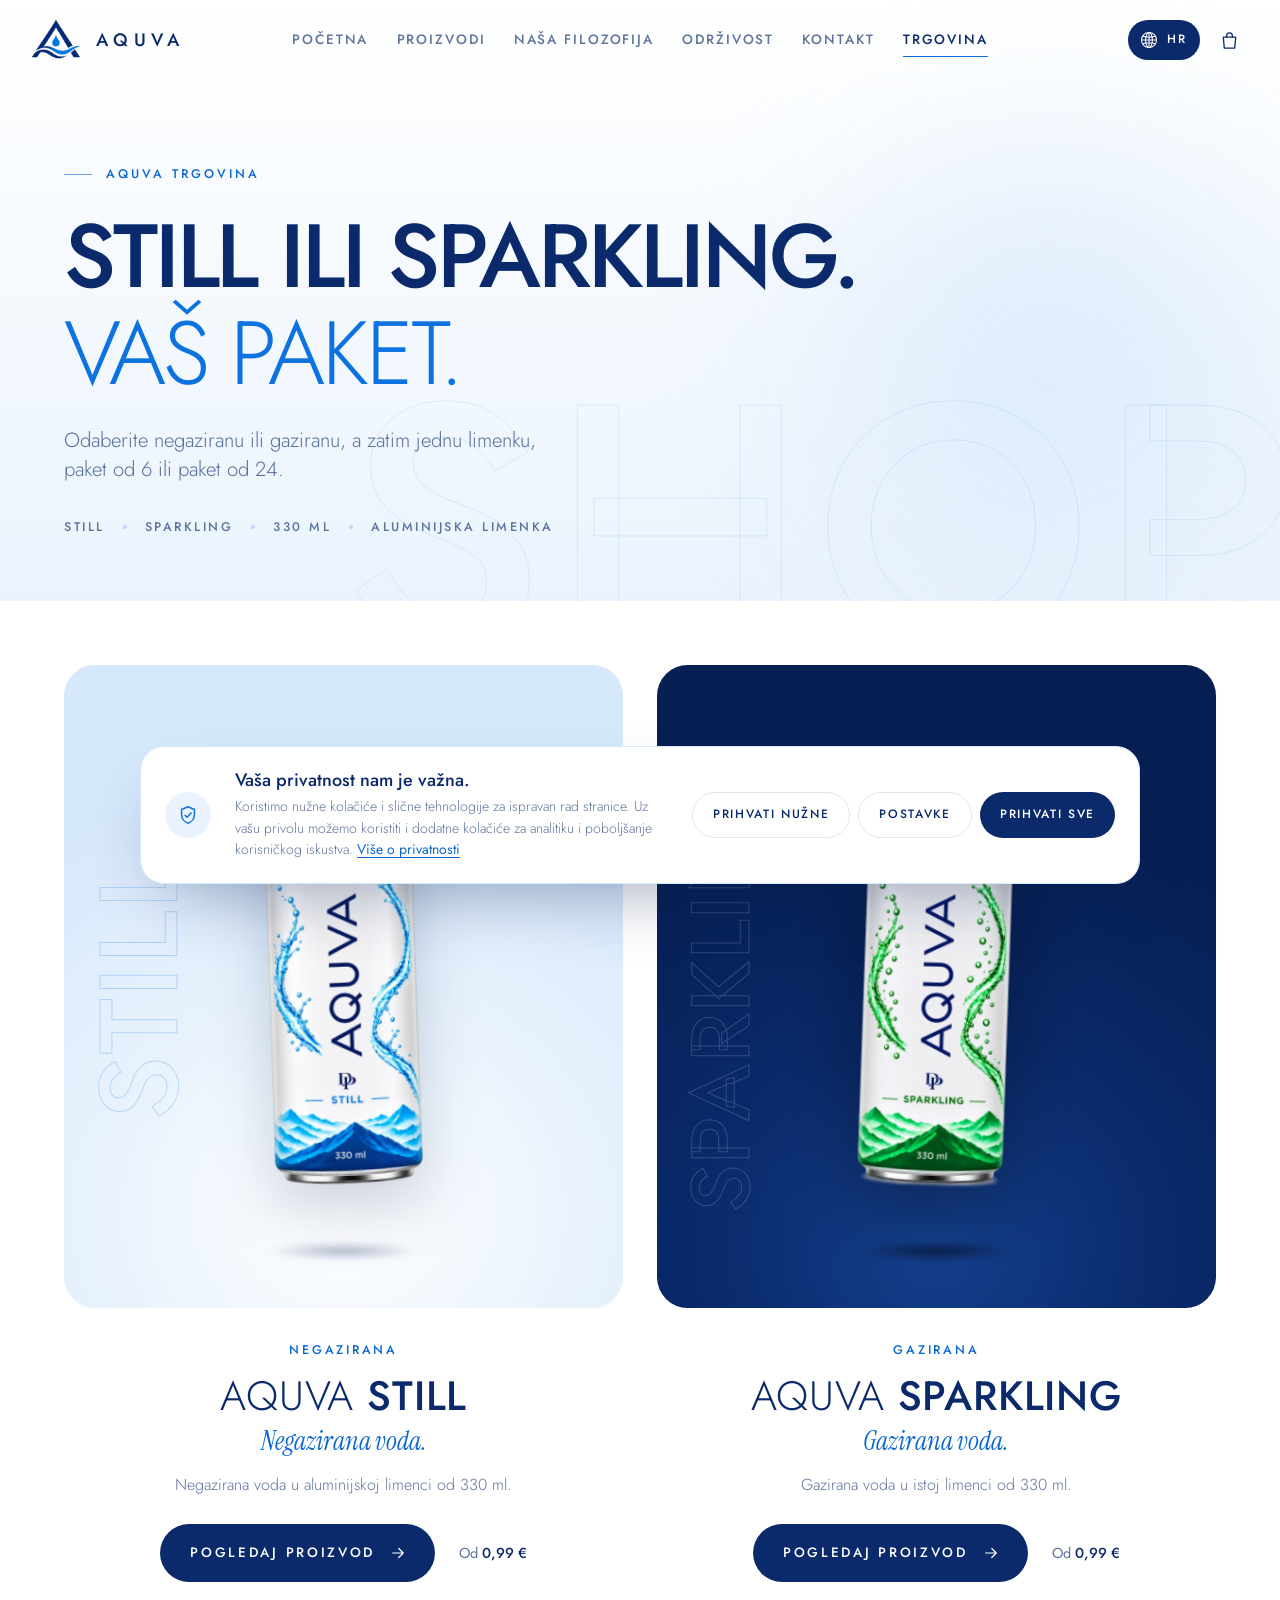
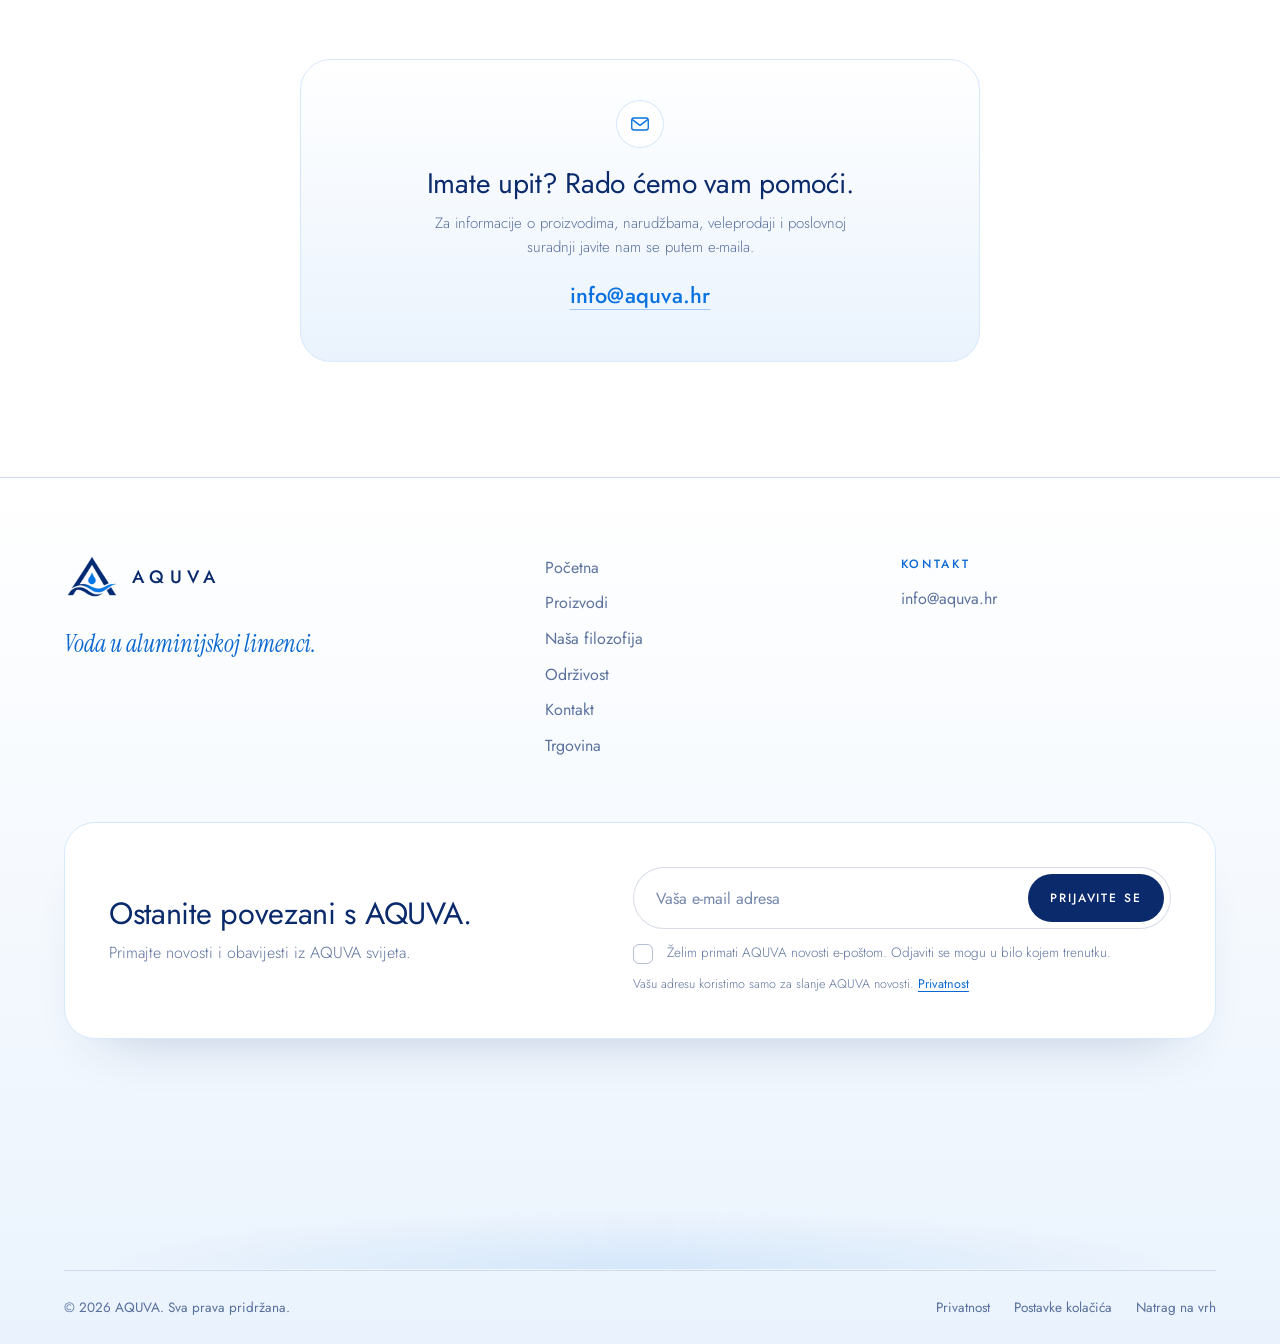
==== shop/index.html @ 43108a47 "Newsletter popup: "Ostanite u toku.", compact layout, 30 s delay - New heading in four languages (Os" ====
<!doctype html>
<html lang="hr" class="no-js">
<head>
  <meta charset="utf-8">
  <meta name="viewport" content="width=device-width, initial-scale=1, viewport-fit=cover">
  <title>AQUVA D.P. d.o.o. | Trgovina</title>
  <meta name="description" content="AQUVA Still i AQUVA Sparkling u limenci od 330 ml, kao jedna limenka, paket od 6 ili paket od 24. Pogledajte cijene i pakiranja.">
  <meta name="robots" content="index, follow, max-image-preview:large">
  <meta name="author" content="AQUVA D.P. d.o.o.">
  <meta name="application-name" content="AQUVA">
  <meta name="apple-mobile-web-app-title" content="AQUVA">
  <meta name="theme-color" content="#FFFFFF">

  <meta property="og:type" content="website">
  <meta property="og:site_name" content="AQUVA D.P. d.o.o.">
  <meta property="og:url" content="https://www.aquva.hr/shop/">
  <meta property="og:title" content="AQUVA D.P. d.o.o. | Trgovina">
  <meta property="og:description" content="AQUVA Still i AQUVA Sparkling u limenci od 330 ml, kao jedna limenka, paket od 6 ili paket od 24. Pogledajte cijene i pakiranja.">
  <meta property="og:image" content="https://www.aquva.hr/assets/img/og-image.jpg">
  <meta property="og:image:width" content="1200">
  <meta property="og:image:height" content="630">
  <meta property="og:image:alt" content="AQUVA Still i AQUVA Sparkling u aluminijskim limenkama od 330 ml">
  <meta property="og:locale" content="hr_HR">
  <meta property="og:locale:alternate" content="en_GB">
  <meta property="og:locale:alternate" content="it_IT">
  <meta property="og:locale:alternate" content="de_DE">
  <meta name="twitter:card" content="summary_large_image">
  <meta name="twitter:title" content="AQUVA D.P. d.o.o. | Trgovina">
  <meta name="twitter:description" content="AQUVA Still i AQUVA Sparkling u limenci od 330 ml, kao jedna limenka, paket od 6 ili paket od 24. Pogledajte cijene i pakiranja.">
  <meta name="twitter:image" content="https://www.aquva.hr/assets/img/og-image.jpg">

  <link rel="alternate" hreflang="hr" href="https://www.aquva.hr/shop/">
  <link rel="alternate" hreflang="en" href="https://www.aquva.hr/shop/?lang=en">
  <link rel="alternate" hreflang="it" href="https://www.aquva.hr/shop/?lang=it">
  <link rel="alternate" hreflang="de" href="https://www.aquva.hr/shop/?lang=de">
  <link rel="alternate" hreflang="x-default" href="https://www.aquva.hr/shop/">

  <link rel="icon" type="image/png" sizes="16x16" href="/assets/favicon/favicon-16.png">
  <link rel="icon" type="image/png" sizes="32x32" href="/assets/favicon/favicon-32.png">
  <link rel="icon" type="image/png" sizes="48x48" href="/assets/favicon/favicon-48.png">
  <link rel="icon" type="image/png" sizes="192x192" href="/assets/favicon/favicon-192.png">
  <link rel="icon" type="image/png" sizes="512x512" href="/assets/favicon/favicon-512.png">
  <link rel="apple-touch-icon" sizes="180x180" href="/assets/favicon/apple-touch-icon.png">
  <link rel="manifest" href="/site.webmanifest">

  <link rel="preload" href="/assets/fonts/jost-latin.woff2" as="font" type="font/woff2" crossorigin>
  <link rel="preload" href="/assets/fonts/jost-latin-ext.woff2" as="font" type="font/woff2" crossorigin>
  <link rel="stylesheet" href="/css/main.css?v=20261114d">
  <link rel="stylesheet" href="/css/shop.css?v=20261114d">
  <link rel="stylesheet" href="/css/fonts-serif.css?v=20261114d" media="print" onload="this.media='all'">
  <noscript><link rel="stylesheet" href="/css/fonts-serif.css?v=20261114d"></noscript>

  <script>
    /* Same pre-paint setup as the home page (language order: URL > manual > earlier
       auto-detection > browser language; crawlers get Croatian). No intro loader here. */
    (function () {
      var d = document.documentElement, c = ['js', 'intro-seen'], ok = /^(hr|en|it|de)$/;
      var lang = null, src = 'default', urlLang = null;
      var bot = /bot|crawl|spider|slurp|lighthouse|preview|facebookexternalhit|embedly|whatsapp|telegram|headless/i.test(navigator.userAgent);
      try { urlLang = new URLSearchParams(location.search).get('lang'); } catch (e) {}
      if (ok.test(urlLang)) { lang = urlLang; src = 'url'; } else { urlLang = null; }
      if (!lang) { try { var m = localStorage.getItem('aquva-lang'); if (ok.test(m)) { lang = m; src = 'manual'; } } catch (e) {} }
      if (!lang) { try { var a = localStorage.getItem('aquva-lang-auto'); if (ok.test(a)) { lang = a; src = 'auto'; } } catch (e) {} }
      if (!lang && !bot) {
        var list = navigator.languages || [navigator.language || ''];
        for (var i = 0; i < list.length && !lang; i++) { var k = String(list[i]).slice(0, 2).toLowerCase(); if (ok.test(k)) lang = k; }
        lang = lang || 'en'; src = 'browser'; c.push('geo-check', 'geo-pending');
      }
      lang = lang || 'hr';
      if (lang !== 'hr') { c.push('i18n-pending'); d.lang = lang; }
      d.className = c.join(' ');
      window.AQUVA_BOOT = { lang: lang, source: src, urlLang: urlLang };
      // Only the production host may be indexed; test/preview hosts (e.g. www.aquva-test.com) are noindex
      if (location.hostname !== 'www.aquva.hr') { var rb = document.querySelector('meta[name="robots"]'); if (rb) rb.setAttribute('content', 'noindex, nofollow'); }
      var l = document.createElement('link'); l.rel = 'canonical';
      l.href = 'https://www.aquva.hr' + location.pathname + (urlLang && urlLang !== 'hr' ? '?lang=' + urlLang : '');
      document.head.appendChild(l);
    })();
  </script>
  <script src="/js/i18n.js?v=20261114d" defer></script>
  <script src="/js/shop-data.js?v=20261114d" defer></script>
  <script src="/js/main.js?v=20261114d" defer></script>
  <script src="/js/cart.js?v=20261114d" defer></script>
  <script src="/js/shop.js?v=20261114d" defer></script>
  <script src="/js/consent.js?v=20261114d" defer></script>
  <script src="/js/newsletter-config.js?v=20261114d" defer></script>
  <script src="/js/newsletter.js?v=20261114d" defer></script>

  <script type="application/ld+json">
  {
    "@context": "https://schema.org",
    "@graph": [
      {
        "@type": "Organization",
        "@id": "https://www.aquva.hr/#organization",
        "name": "AQUVA",
        "legalName": "AQUVA D.P. d.o.o.",
        "url": "https://www.aquva.hr/",
        "logo": "https://www.aquva.hr/assets/favicon/favicon-512.png",
        "email": "info@aquva.hr"
      },
      {
        "@type": "WebSite",
        "@id": "https://www.aquva.hr/#website",
        "name": "AQUVA",
        "url": "https://www.aquva.hr/",
        "publisher": { "@id": "https://www.aquva.hr/#organization" },
        "inLanguage": ["hr", "en", "it", "de"]
      },
      {
        "@type": "WebPage",
        "@id": "https://www.aquva.hr/shop/#webpage",
        "url": "https://www.aquva.hr/shop/",
        "name": "AQUVA D.P. d.o.o. | Trgovina",
        "description": "AQUVA Still i AQUVA Sparkling u limenci od 330 ml, kao jedna limenka, paket od 6 ili paket od 24.",
        "isPartOf": { "@id": "https://www.aquva.hr/#website" },
        "breadcrumb": { "@id": "https://www.aquva.hr/shop/#breadcrumb" },
        "inLanguage": "hr"
      },
      {
        "@type": "BreadcrumbList",
        "@id": "https://www.aquva.hr/shop/#breadcrumb",
        "itemListElement": [
          { "@type": "ListItem", "position": 1, "name": "AQUVA", "item": "https://www.aquva.hr/" },
          { "@type": "ListItem", "position": 2, "name": "Trgovina", "item": "https://www.aquva.hr/shop/" }
        ]
      }
    ]
  }
  </script>
</head>
<body class="page-shop" data-title-key="shop.meta.title" data-desc-key="shop.meta.description">

  <a class="skip-link" href="#main" data-i18n="a11y.skip">Preskoči na sadržaj</a>

  <!-- ============ HEADER ============ -->
  <header class="header" id="header">
    <div class="header__inner">
      <a class="brand" href="/" aria-label="AQUVA">
        <img class="brand__mark" src="/assets/img/aquva-mark-320.webp" alt="" width="320" height="256">
        <span class="wordmark">AQUVA</span>
      </a>

      <nav class="nav" aria-label="Glavna navigacija" data-i18n-attr="aria-label:a11y.navMain">
        <a class="nav__link" href="/" data-i18n="nav.home">Početna</a>
        <a class="nav__link" href="/#products" data-i18n="nav.products">Proizvodi</a>
        <a class="nav__link" href="/#philosophy" data-i18n="nav.philosophy">Naša filozofija</a>
        <a class="nav__link" href="/#sustainability" data-i18n="nav.sustainability">Održivost</a>
        <a class="nav__link" href="/#contact" data-i18n="nav.contact">Kontakt</a>
        <a class="nav__link nav__link--shop is-active" href="/shop/" aria-current="page" data-i18n="nav.shop">Trgovina</a>
      </nav>

      <div class="header__actions">
        <div class="globe" data-globe>
          <button class="globe__btn" type="button" aria-expanded="false" aria-controls="lang-menu" aria-label="Jezik: Hrvatski">
            <svg class="globe__icon" viewBox="0 0 24 24" aria-hidden="true" focusable="false">
              <circle cx="12" cy="12" r="9"/><ellipse cx="12" cy="12" rx="4.1" ry="9"/><path d="M12 3v18M3 12h18M4.3 7.6c4.9 1.3 10.5 1.3 15.4 0M4.3 16.4c4.9-1.3 10.5-1.3 15.4 0"/>
            </svg>
            <span class="globe__code" aria-hidden="true">HR</span>
          </button>
          <div class="globe__menu" id="lang-menu">
            <p class="globe__title" data-i18n="a11y.language">Jezik</p>
            <ul class="globe__list">
              <li><button type="button" class="globe__opt" data-lang="hr" lang="hr" aria-pressed="true"><span class="globe__opt-code">HR</span><span class="globe__opt-name">Hrvatski</span><svg class="globe__tick" viewBox="0 0 24 24" aria-hidden="true"><path d="M5 12.5l4.5 4.5L19 7.5"/></svg></button></li>
              <li><button type="button" class="globe__opt" data-lang="en" lang="en" aria-pressed="false"><span class="globe__opt-code">EN</span><span class="globe__opt-name">English</span><svg class="globe__tick" viewBox="0 0 24 24" aria-hidden="true"><path d="M5 12.5l4.5 4.5L19 7.5"/></svg></button></li>
              <li><button type="button" class="globe__opt" data-lang="it" lang="it" aria-pressed="false"><span class="globe__opt-code">IT</span><span class="globe__opt-name">Italiano</span><svg class="globe__tick" viewBox="0 0 24 24" aria-hidden="true"><path d="M5 12.5l4.5 4.5L19 7.5"/></svg></button></li>
              <li><button type="button" class="globe__opt" data-lang="de" lang="de" aria-pressed="false"><span class="globe__opt-code">DE</span><span class="globe__opt-name">Deutsch</span><svg class="globe__tick" viewBox="0 0 24 24" aria-hidden="true"><path d="M5 12.5l4.5 4.5L19 7.5"/></svg></button></li>
            </ul>
          </div>
        </div>
        <button class="cart-btn" type="button" data-cart-open aria-controls="cart" aria-label="Košarica">
          <svg viewBox="0 0 24 24" aria-hidden="true" focusable="false"><path d="M5.5 8.5h13l-1.1 11.5H6.6z"/><path d="M9 8.5V7a3 3 0 0 1 6 0v1.5"/></svg>
          <span class="cart-btn__count" data-cart-count hidden>0</span>
        </button>
      </div>

      <button class="burger" id="burger" type="button" aria-expanded="false" aria-controls="menu"
              aria-label="Otvori izbornik" data-i18n-attr="aria-label:a11y.menuOpen">
        <span></span><span></span>
      </button>
    </div>
  </header>

  <!-- ============ MOBILE MENU ============ -->
  <div class="menu" id="menu" hidden>
    <nav class="menu__nav" aria-label="Glavna navigacija" data-i18n-attr="aria-label:a11y.navMain">
      <a class="menu__link" href="/" style="--i:0"><span data-i18n="nav.home">Početna</span></a>
      <a class="menu__link" href="/#products" style="--i:1"><span data-i18n="nav.products">Proizvodi</span></a>
      <a class="menu__link" href="/#philosophy" style="--i:2"><span data-i18n="nav.philosophy">Naša filozofija</span></a>
      <a class="menu__link" href="/#sustainability" style="--i:3"><span data-i18n="nav.sustainability">Održivost</span></a>
      <a class="menu__link" href="/#contact" style="--i:4"><span data-i18n="nav.contact">Kontakt</span></a>
      <a class="menu__link" href="/shop/" aria-current="page" style="--i:5"><span data-i18n="nav.shop">Trgovina</span></a>
    </nav>
    <div class="menu__foot">
      <a class="menu__mail" href="mailto:info@aquva.hr">info@aquva.hr</a>
    </div>
  </div>

  <main id="main" tabindex="-1">
    <div id="shop-view" aria-live="off"></div>
    <noscript>
      <div class="container" style="padding:160px 0 120px;max-width:720px;margin:0 auto">
        <h1 style="font-weight:400;letter-spacing:-.02em">AQUVA Trgovina</h1>
        <p style="color:rgba(10,42,107,.66);font-weight:300">AQUVA Still i AQUVA Sparkling u limenci od 330 ml, kao jedna limenka, paket od 6 ili paket od 24. Pogledajte cijene i pakiranja.</p>
        <p style="margin-top:24px;color:rgba(10,42,107,.66);font-weight:300">Trgovina zahtijeva JavaScript. · The shop requires JavaScript. · Il negozio richiede JavaScript. · Der Shop benötigt JavaScript.</p>
        <p style="margin-top:28px"><a href="/">AQUVA</a> · <a href="mailto:info@aquva.hr">info@aquva.hr</a></p>
      </div>
    </noscript>
  </main>

  <!-- ============ FOOTER ============ -->
  <footer class="footer">
    <div class="container">
      <div class="footer__top">
        <div class="footer__brand">
          <a class="brand" href="/" aria-label="AQUVA">
            <img class="brand__mark" src="/assets/img/aquva-mark-320.webp" alt="" width="320" height="256" loading="lazy">
            <span class="wordmark">AQUVA</span>
          </a>
          <p class="footer__tagline" data-i18n="footer.tagline">Voda u aluminijskoj limenci.</p>
        </div>
        <nav class="footer__nav" aria-label="Navigacija u podnožju" data-i18n-attr="aria-label:a11y.navFooter">
          <a href="/" data-i18n="nav.home">Početna</a>
          <a href="/#products" data-i18n="nav.products">Proizvodi</a>
          <a href="/#philosophy" data-i18n="nav.philosophy">Naša filozofija</a>
          <a href="/#sustainability" data-i18n="nav.sustainability">Održivost</a>
          <a href="/#contact" data-i18n="nav.contact">Kontakt</a>
          <a href="/shop/" data-i18n="nav.shop">Trgovina</a>
        </nav>
        <div class="footer__contact">
          <p class="footer__label" data-i18n="nav.contact">Kontakt</p>
          <a href="mailto:info@aquva.hr">info@aquva.hr</a>
        </div>
      </div>
      <section class="footer__nl" aria-labelledby="nl-footer-title">
        <div class="footer__nl-copy">
          <h2 class="footer__nl-title" id="nl-footer-title" data-i18n="nl.footerTitle">Ostanite povezani s AQUVA.</h2>
          <p class="footer__nl-text" data-i18n="nl.footerText">Primajte novosti i obavijesti iz AQUVA svijeta.</p>
        </div>
        <div class="footer__nl-form" data-newsletter="footer"></div>
      </section>
      <!-- Calm water droplets (pure CSS, decorative; static when reduced motion is preferred) -->
      <div class="footer__drops" aria-hidden="true">
        <span class="drop" style="--x:6%;--s:10px;--t:13s;--dl:-2s;--yf:-0.30;--dx:8px"></span>
        <span class="drop" style="--x:13%;--s:18px;--t:17s;--dl:-9s;--yf:-0.70;--dx:-10px"></span>
        <span class="drop" style="--x:21%;--s:7px;--t:11s;--dl:-5s;--yf:-0.45;--dx:6px"></span>
        <span class="drop" style="--x:29%;--s:24px;--t:19s;--dl:-14s;--yf:-0.22;--dx:12px"></span>
        <span class="drop" style="--x:37%;--s:9px;--t:12s;--dl:-1s;--yf:-0.85;--dx:-6px"></span>
        <span class="drop" style="--x:45%;--s:14px;--t:15s;--dl:-11s;--yf:-0.55;--dx:9px"></span>
        <span class="drop" style="--x:52%;--s:6px;--t:10s;--dl:-7s;--yf:-0.36;--dx:-4px"></span>
        <span class="drop" style="--x:59%;--s:20px;--t:18s;--dl:-4s;--yf:-0.64;--dx:-12px"></span>
        <span class="drop" style="--x:66%;--s:8px;--t:12s;--dl:-10s;--yf:-0.15;--dx:7px"></span>
        <span class="drop" style="--x:73%;--s:15px;--t:16s;--dl:-13s;--yf:-0.76;--dx:-8px"></span>
        <span class="drop" style="--x:80%;--s:11px;--t:14s;--dl:-3s;--yf:-0.42;--dx:10px"></span>
        <span class="drop" style="--x:87%;--s:22px;--t:20s;--dl:-8s;--yf:-0.26;--dx:-9px"></span>
        <span class="drop" style="--x:94%;--s:8px;--t:11s;--dl:-6s;--yf:-0.60;--dx:5px"></span>
        <span class="ripple" style="--x:24%;--dl:0s"></span>
        <span class="ripple" style="--x:62%;--dl:-3.5s"></span>
        <span class="ripple" style="--x:85%;--dl:-6s"></span>
      </div>
      <div class="footer__bottom">
        <p>© <span id="year">2026</span> AQUVA. <span data-i18n="footer.rights">Sva prava pridržana.</span></p>
        <div class="footer__links">
          <button type="button" class="link-btn" id="privacyOpen" data-i18n="footer.privacy">Privatnost</button>
          <button type="button" class="link-btn" data-consent-open data-i18n="footer.cookies">Postavke kolačića</button>
          <a href="#main" data-i18n="footer.top">Natrag na vrh</a>
        </div>
      </div>
    </div>
  </footer>

  <!-- ============ PRIVACY ============ -->
  <dialog class="dialog" id="privacy" aria-labelledby="privacy-title">
    <div class="dialog__inner">
      <button class="dialog__close" type="button" id="privacyClose" aria-label="Zatvori" data-i18n-attr="aria-label:a11y.close">
        <svg viewBox="0 0 24 24" aria-hidden="true"><path d="M6 6l12 12M18 6 6 18"/></svg>
      </button>
      <p class="eyebrow" data-i18n="footer.privacy">Privatnost</p>
      <h2 id="privacy-title" data-i18n="privacy.title">Vaša privatnost</h2>
      <p data-i18n="privacy.p1">Ova stranica ne koristi analitiku ni marketinško praćenje. U vašem pregledniku spremamo samo ono što je potrebno za rad stranice: odabrani jezik, sadržaj košarice i vaše postavke kolačića.</p>
      <p data-i18n="privacy.p2">Stranicu isporučuje naš pružatelj web hostinga, koji pri tome može obrađivati tehničke podatke poput IP adrese. Kako bismo vam pri prvom posjetu prikazali odgovarajući jezik, koristimo jezik vašeg preglednika i, ako je dostupna, samo državu iz koje dolazite. IP adresu ne spremamo.</p>
      <p data-i18n="privacy.p3">Ako se prijavite na newsletter, na našem poslužitelju spremamo vašu e-mail adresu, vrijeme prijave, jezik i tekst privole koju ste potvrdili, isključivo za slanje AQUVA novosti. Odjaviti se možete u bilo kojem trenutku putem poveznice u svakom e-mailu ili pišući na info@aquva.hr. Ako nam pišete, vašu poruku koristimo samo za odgovor.</p>
    </div>
  </dialog>
  <button class="to-top" type="button" aria-label="Natrag na vrh" data-i18n-attr="aria-label:footer.top" hidden>
    <svg viewBox="0 0 24 24" aria-hidden="true" focusable="false"><path d="M12 19V5M6 11l6-6 6 6"/></svg>
  </button>
</body>
</html>
---- css/main.css ----
/* =========================================================================
   AQUVA — main stylesheet
   Palette: White · AQUVA Blue (navy, from the logo) · Light Blue.
   Bright blue is a shade of AQUVA Blue taken from the logo's droplet.
   ========================================================================= */

/* ---------- Fonts (self-hosted Jost; Instrument Serif in fonts-serif.css) ---------- */
@font-face {
  font-family: "Jost"; font-style: normal; font-weight: 300 600; font-display: swap;
  src: url("../assets/fonts/jost-latin-ext.woff2") format("woff2");
  unicode-range: U+0100-02BA, U+02BD-02C5, U+02C7-02CC, U+02CE-02D7, U+02DD-02FF, U+0304, U+0308, U+0329, U+1D00-1DBF, U+1E00-1E9F, U+1EF2-1EFF, U+2020, U+20A0-20AB, U+20AD-20C4, U+2113, U+2C60-2C7F, U+A720-A7FF;
}
@font-face {
  font-family: "Jost"; font-style: normal; font-weight: 300 600; font-display: swap;
  src: url("../assets/fonts/jost-latin.woff2") format("woff2");
  unicode-range: U+0000-00FF, U+0131, U+0152-0153, U+02BB-02BC, U+02C6, U+02DA, U+02DC, U+0304, U+0308, U+0329, U+2000-206F, U+20AC, U+2122, U+2191, U+2193, U+2212, U+2215, U+FEFF, U+FFFD;
}

/* ---------- Tokens ---------- */
:root {
  --white: #FFFFFF;
  --navy: #0A2A6B;            /* AQUVA Blue */
  --navy-deep: #071F52;
  --blue: #0B72E0;            /* bright shade of AQUVA Blue (logo droplet) */
  --blue-text: #0A68D0;       /* text blue ≥ 4.5:1 on white and --sky */
  --sky: #EAF3FD;             /* Light Blue */
  --sky-2: #D6E8FB;
  --sky-3: #B9D7F7;

  --ink: var(--navy);
  --ink-soft: rgba(10, 42, 107, .66);   /* ≥ 4.5:1 on white (WCAG AA) */
  --ink-faint: rgba(10, 42, 107, .64);  /* ≥ 4.5:1 on white (WCAG AA) */
  --line: rgba(10, 42, 107, .12);

  --font: "Jost", "Helvetica Neue", Arial, sans-serif;
  --serif: "Instrument Serif", Georgia, "Times New Roman", serif;

  --gutter: clamp(20px, 5vw, 64px);
  --maxw: 1320px;
  --header-h: 80px;
  --section-y: clamp(64px, 9vw, 128px);

  --ease: cubic-bezier(.2, .7, .1, 1);
  --ease-io: cubic-bezier(.7, 0, .2, 1);
  --radius: clamp(20px, 2.4vw, 32px);
}
@media (max-width: 860px) { :root { --header-h: 66px; } }

/* ---------- Base ---------- */
*, *::before, *::after { box-sizing: border-box; }
html { -webkit-text-size-adjust: 100%; text-size-adjust: 100%; scroll-behavior: smooth; scroll-padding-top: calc(var(--header-h) - 1px); }
body {
  margin: 0; background: var(--white); color: var(--ink);
  font-family: var(--font); font-size: clamp(16px, 1.1vw, 18px); font-weight: 400; line-height: 1.6;
  -webkit-font-smoothing: antialiased; -moz-osx-font-smoothing: grayscale;
  overflow-x: hidden;
}
@supports (overflow-x: clip) { body { overflow-x: clip; } }
img, svg { display: block; max-width: 100%; }
img { height: auto; }
a { color: inherit; text-decoration: none; }
button { font: inherit; color: inherit; background: none; border: 0; padding: 0; cursor: pointer; }
h1, h2, h3, p, ul, ol, figure { margin: 0; }
ul, ol { list-style: none; padding: 0; }
::selection { background: var(--sky-2); color: var(--navy); }
:focus-visible { outline: 2px solid var(--blue); outline-offset: 4px; border-radius: 4px; }

html.i18n-pending body { visibility: hidden; }
html.intro-playing:not(.intro-done) body { overflow: hidden; }

.container { width: min(var(--maxw), 100% - 2 * var(--gutter)); margin-inline: auto; }
.section { padding-block: var(--section-y); position: relative; }

.skip-link {
  position: fixed; left: 16px; top: 12px; z-index: 200; padding: 10px 16px; border-radius: 999px;
  background: var(--navy); color: var(--white); font-size: 14px; transform: translateY(-160%); transition: transform .3s var(--ease);
}
.skip-link:focus { transform: none; }

.wordmark { font-family: var(--font); font-weight: 500; letter-spacing: .32em; text-transform: uppercase; margin-right: -.32em; }
.serif { font-family: var(--serif); font-style: italic; font-weight: 400; letter-spacing: -.01em; text-transform: none; }

.eyebrow {
  display: inline-flex; align-items: center; gap: 14px;
  font-size: 12.5px; font-weight: 500; letter-spacing: .24em; text-transform: uppercase; color: var(--blue-text);
}
.eyebrow::before { content: ""; width: 28px; height: 1px; background: currentColor; opacity: .6; }
.eyebrow--light { color: var(--sky-3); }

.title {
  font-weight: 400; font-size: clamp(42px, 6.4vw, 96px); line-height: 1.06; letter-spacing: -.025em; margin-top: 22px;
}
.title > span { display: block; }
.title .serif { color: var(--blue); font-size: 1.08em; line-height: 1.04; }

/* ---------- Buttons ---------- */
.btn {
  --h: 58px;
  position: relative; display: inline-flex; align-items: center; gap: 14px; height: var(--h); padding: 0 28px 0 30px;
  border-radius: 999px; font-size: 13.5px; font-weight: 500; letter-spacing: .2em; text-transform: uppercase;
  overflow: hidden; isolation: isolate; transition: color .5s var(--ease), border-color .5s var(--ease), transform .5s var(--ease);
  -webkit-tap-highlight-color: transparent;
}
.btn::before {
  content: ""; position: absolute; inset: 0; z-index: -1; border-radius: inherit;
  transform: translateY(101%); transition: transform .6s var(--ease);
}
.btn__icon { width: 18px; height: 18px; fill: none; stroke: currentColor; stroke-width: 1.6; stroke-linecap: round; stroke-linejoin: round; transition: transform .5s var(--ease); }
.btn--primary { background: var(--navy); color: var(--white); }
.btn--primary::before { background: var(--blue); }
.btn--ghost { border: 1px solid var(--line); color: var(--navy); }
.btn--ghost::before { background: var(--sky); }
@media (hover: hover) {
  .btn:hover::before { transform: translateY(0); }
  .btn:hover .btn__icon { transform: translateX(4px); }
  .btn--ghost:hover { border-color: var(--sky-2); }
}
.btn:active { transform: scale(.98); }

/* =========================================================================
   LOADER — a drop falls from a tilted can, ripples, and the logo appears
   ========================================================================= */
.loader {
  --lipY: 25vh; --waterY: 64vh;
  position: fixed; inset: 0; z-index: 150; display: none; overflow: hidden; touch-action: none; overscroll-behavior: contain;
  background: radial-gradient(120% 70% at 50% 72%, var(--sky) 0%, var(--white) 62%);
  /* Failsafe: never block the site, even if JS fails */
  animation: loaderOut .9s 6s var(--ease-io) forwards;
}
html.js.intro-playing .loader { display: block; }
html.intro-done .loader { animation: loaderOut .95s var(--ease-io) forwards; }
@keyframes loaderOut { to { clip-path: inset(0 0 100% 0); visibility: hidden; } }

.loader__pour {
  position: absolute; left: calc(50% + 23px); top: var(--lipY); width: 116px; margin-left: -58px;
  transform-origin: 50% 2%; opacity: 0;
  animation: pour .8s .05s var(--ease) forwards, fadeOut .5s 1.4s ease forwards;
  filter: drop-shadow(0 18px 24px rgba(10, 42, 107, .14));
}
.loader__pour img { width: 100%; }
@keyframes pour {
  from { opacity: 0; transform: translate(-60px, -50px) rotate(60deg); }
  to   { opacity: 1; transform: rotate(116deg); }
}
@keyframes fadeOut { to { opacity: 0; } }

.loader__drop {
  --dropY: calc(var(--lipY) + 44px);
  position: absolute; left: 50%; top: var(--dropY); width: 15px; height: 21px; margin-left: -7.5px;
  transform-origin: 50% 0; opacity: 0;
  animation: dropForm .38s .62s ease-out forwards, dropFall .46s 1s cubic-bezier(.55, 0, .95, .45) forwards;
}
@keyframes dropForm {
  from { opacity: 0; transform: scale(.2, .1); }
  to   { opacity: 1; transform: scale(.86, 1.08); }
}
@keyframes dropFall {
  0%   { opacity: 1; transform: translateY(0) scale(.86, 1.08); }
  88%  { opacity: 1; transform: translateY(calc(var(--waterY) - var(--dropY) - 34px)) scale(.78, 1.28); }
  100% { opacity: 0; transform: translateY(calc(var(--waterY) - var(--dropY) - 10px)) scale(1.4, .35); }
}

.loader__surface {
  position: absolute; left: 50%; top: var(--waterY); width: min(560px, 82vw); height: 1px; margin-left: calc(min(560px, 82vw) / -2);
  background: linear-gradient(90deg, transparent, rgba(11, 114, 224, .38), transparent);
  transform: scaleX(0); animation: surface 1s .4s var(--ease) forwards;
}
@keyframes surface { to { transform: scaleX(1); } }

.loader__ripple {
  position: absolute; left: 50%; top: var(--waterY); width: 240px; height: 46px; margin: -23px 0 0 -120px;
  border-radius: 50%; border: 1.5px solid rgba(11, 114, 224, .6); opacity: 0; transform: scale(.04);
  animation: ripple 1.3s calc(1.44s + var(--i) * .15s) cubic-bezier(.15, .6, .3, 1) forwards;
}
@keyframes ripple { 0% { opacity: .95; transform: scale(.04); } 100% { opacity: 0; transform: scale(1.3); } }

.loader__splash { position: absolute; left: 50%; top: var(--waterY); }
.loader__splash i {
  position: absolute; left: -2.5px; top: -2.5px; width: 5px; height: 5px; border-radius: 50%; background: var(--blue); opacity: 0;
  animation: splash .7s 1.44s cubic-bezier(.2, .7, .4, 1) forwards;
}
.loader__splash i:nth-child(odd) { width: 4px; height: 4px; }
@keyframes splash {
  0%   { opacity: 1; transform: translate(0, 0) scale(1); }
  55%  { opacity: 1; transform: translate(var(--x), var(--y)) scale(.9); }
  100% { opacity: 0; transform: translate(calc(var(--x) * 1.35), 4px) scale(.4); }
}

/* Centred across the full viewport width (no left:50% + translateX, no shrink-to-fit),
   so the logo stays centred in every engine, including iOS Safari during font swap. */
.loader__brand {
  position: absolute; left: 0; right: 0; top: 44vh; display: flex; flex-direction: column; align-items: center; gap: 18px;
  transform: translateY(-50%); opacity: 0; pointer-events: none;
  animation: brandIn 1s 1.58s var(--ease) forwards;
}
.loader__brand img { width: 86px; flex: none; }
/* Symmetric padding balances the trailing letter-spacing, so the glyphs sit on the true centre */
.loader__brand .wordmark {
  font-size: 20px; color: var(--navy); margin: 0; padding-left: .32em; white-space: nowrap;
  animation: track 1.3s 1.58s var(--ease) both;
}
@keyframes brandIn {
  from { opacity: 0; filter: blur(10px); transform: translateY(-38%); }
  to   { opacity: 1; filter: blur(0); transform: translateY(-50%); }
}
@keyframes track { from { letter-spacing: .9em; padding-left: .9em; } to { letter-spacing: .32em; padding-left: .32em; } }

/* =========================================================================
   HEADER & NAV
   ========================================================================= */
.header {
  position: fixed; inset: 0 0 auto; z-index: 90; height: var(--header-h);
  transition: transform .6s var(--ease), background-color .5s var(--ease), box-shadow .5s var(--ease);
}
.header::before {
  content: ""; position: absolute; inset: 0; z-index: -1; opacity: 0;
  background: rgba(255, 255, 255, .78); -webkit-backdrop-filter: saturate(160%) blur(18px); backdrop-filter: saturate(160%) blur(18px);
  box-shadow: 0 1px 0 var(--line); transition: opacity .5s var(--ease);
}
.header.is-scrolled::before { opacity: 1; }
.header.is-hidden { transform: translateY(-100%); }
.header.is-hidden::before { box-shadow: none; }
.header.is-hidden:focus-within { transform: none; } /* keyboard users never tab into a hidden header */
main:focus { outline: none; }
html.menu-open .header { transform: none; }
html.menu-open .header::before { opacity: 0; }

.header__inner {
  /* Logo pinned left, actions pinned right, links centred between them */
  height: 100%; width: calc(100% - 2 * var(--header-x, var(--gutter))); margin-inline: auto;
  display: grid; grid-template-columns: minmax(max-content, 1fr) auto minmax(max-content, 1fr); align-items: center; column-gap: 28px;
}
.header__inner > .brand { justify-self: start; }
.header__inner > .nav { justify-self: center; }
.header__inner > .header__actions { justify-self: end; }
.brand { display: inline-flex; align-items: center; gap: 12px; color: var(--navy); position: relative; z-index: 2; }
.brand__mark { width: 56px; height: auto; transition: transform .6s var(--ease); }
.brand .wordmark { font-size: 18px; }
@media (hover: hover) { .brand:hover .brand__mark { transform: translateY(-2px); } }

.nav { display: flex; gap: clamp(18px, 2.2vw, 38px); }
.nav__link {
  position: relative; font-size: 13.5px; font-weight: 500; letter-spacing: .14em; text-transform: uppercase; color: var(--ink-soft);
  padding: 8px 0; transition: color .3s var(--ease);
}
.nav__link::after {
  content: ""; position: absolute; left: 0; right: 0; bottom: 2px; height: 1px; background: var(--blue);
  transform: scaleX(0); transform-origin: right; transition: transform .5s var(--ease);
}
.nav__link:hover, .nav__link.is-active { color: var(--navy); }
.nav__link:hover::after, .nav__link.is-active::after { transform: scaleX(1); transform-origin: left; }


.burger { display: none; position: relative; z-index: 2; width: 46px; height: 46px; margin-left: auto; margin-right: -10px; border-radius: 50%; -webkit-tap-highlight-color: transparent; }
.burger span {
  position: absolute; left: 13px; right: 13px; height: 1.6px; border-radius: 2px; background: var(--navy);
  transition: transform .55s var(--ease), top .55s var(--ease);
}
.burger span:nth-child(1) { top: 18px; }
.burger span:nth-child(2) { top: 26px; }
html.menu-open .burger span:nth-child(1) { top: 22px; transform: rotate(45deg); }
html.menu-open .burger span:nth-child(2) { top: 22px; transform: rotate(-45deg); }

@media (max-width: 1199px) {
  .nav { display: none; }
  .burger { display: block; }
}

/* Mobile menu */
.menu {
  position: fixed; inset: 0; z-index: 80; display: flex; flex-direction: column; justify-content: space-between;
  padding: calc(var(--header-h) + 5vh) var(--gutter) calc(28px + env(safe-area-inset-bottom));
  background: linear-gradient(180deg, var(--white) 0%, var(--sky) 100%);
  clip-path: inset(0 0 100% 0); transition: clip-path .7s var(--ease-io), visibility 0s .7s; visibility: hidden;
  overflow-y: auto; overscroll-behavior: contain;
}
.menu[hidden] { display: none; }
html.menu-open .menu { clip-path: inset(0 0 0 0); visibility: visible; transition: clip-path .7s var(--ease-io); }
.menu__nav { display: flex; flex-direction: column; }
.menu__link {
  display: block; overflow: hidden; padding: 6px 0; border-bottom: 1px solid var(--line);
  font-size: clamp(32px, 9vw, 54px); font-weight: 400; letter-spacing: -.02em; line-height: 1.25;
}
.menu__link span { display: inline-block; transform: translateY(105%); transition: transform .8s var(--ease); }
html.menu-open .menu__link span { transform: none; transition-delay: calc(.18s + var(--i) * .06s); }
.menu__link:active span { color: var(--blue); }
.menu__foot { display: flex; flex-wrap: wrap; align-items: center; justify-content: space-between; gap: 18px; margin-top: 32px;
  opacity: 0; transform: translateY(12px); transition: opacity .6s var(--ease), transform .6s var(--ease); }
html.menu-open .menu__foot { opacity: 1; transform: none; transition-delay: .5s; }
.menu__mail { font-size: 16px; color: var(--blue-text); }
html.menu-open body { overflow: hidden; }

/* =========================================================================
   HERO
   ========================================================================= */
.hero {
  position: relative; min-height: 100vh; min-height: 100svh; display: flex; align-items: center;
  padding: calc(var(--header-h) + 24px) 0 96px; overflow: hidden; isolation: isolate;
}
.hero__bg { position: absolute; inset: 0; z-index: -1; background: linear-gradient(180deg, var(--white) 0%, var(--sky) 100%); }
.hero__glow { position: absolute; border-radius: 50%; filter: blur(60px); opacity: .85; will-change: transform; }
.hero__glow--a { width: 52vw; height: 52vw; right: -8vw; top: 4vh; background: radial-gradient(circle, var(--sky-2), transparent 68%); animation: drift 18s ease-in-out infinite alternate; }
.hero__glow--b { width: 36vw; height: 36vw; left: -10vw; bottom: -12vw; background: radial-gradient(circle, rgba(185, 215, 247, .7), transparent 70%); animation: drift 22s ease-in-out infinite alternate-reverse; }
@keyframes drift { to { transform: translate(-4vw, 3vh) scale(1.08); } }
.hero__word {
  position: absolute; left: 50%; bottom: -3vw; transform: translateX(-50%);
  font-size: 30vw; font-weight: 500; letter-spacing: .04em; line-height: .8; white-space: nowrap;
  color: transparent; -webkit-text-stroke: 1px rgba(11, 114, 224, .1); user-select: none;
}
.hero__inner { display: grid; grid-template-columns: 1.05fr .95fr; align-items: center; gap: clamp(24px, 4vw, 72px); }

.hero__eyebrow { margin-bottom: 26px; }
.hero__title {
  font-size: clamp(46px, 7.4vw, 124px); font-weight: 500; line-height: .94; letter-spacing: -.035em; text-transform: uppercase;
}
/* Reveal mask for the hero lines. The top padding holds accents on capitals (Č, Ć, Š, Ž, Đ):
   in Jost they reach ~0.98em above the baseline, more than the tight .94 line-height leaves,
   so without it overflow:hidden cut the caron off. */
.line { display: block; overflow: hidden; padding: .2em 0 .06em; margin-bottom: -.06em; }
.line__in { display: block; }
.hero__title-accent { color: var(--blue); font-weight: 300; }
.hero__sub { margin-top: 28px; max-width: 36ch; font-size: clamp(18px, 1.6vw, 23px); line-height: 1.45; color: var(--ink-soft); font-weight: 300; }
.hero__actions { display: flex; flex-wrap: wrap; align-items: center; gap: 22px 34px; margin-top: 42px; }
.hero__meta { display: flex; gap: 18px; font-size: 12.5px; font-weight: 500; letter-spacing: .2em; text-transform: uppercase; color: var(--ink-faint); }
.hero__meta li + li::before { content: ""; display: inline-block; width: 4px; height: 4px; margin: 0 18px 2px 0; border-radius: 50%; background: var(--sky-3); vertical-align: middle; }

.hero__visual { position: relative; height: clamp(420px, 74vh, 720px); display: flex; align-items: flex-end; justify-content: center; }
.hero__halo { position: absolute; left: 50%; top: 48%; width: min(40vw, 600px); aspect-ratio: 1; transform: translate(-50%, -50%); border-radius: 50%;
  background: radial-gradient(circle at 50% 40%, var(--white) 0%, var(--sky) 55%, var(--sky-2) 100%); box-shadow: inset 0 -30px 80px rgba(11, 114, 224, .08); }
.hero__halo span { position: absolute; inset: 0; border-radius: 50%; border: 1px solid rgba(11, 114, 224, .16); animation: halo 7s var(--ease) infinite; opacity: 0; }
.hero__halo span:nth-child(2) { animation-delay: 2.3s; }
.hero__halo span:nth-child(3) { animation-delay: 4.6s; }
@keyframes halo { 0% { transform: scale(.9); opacity: 0; } 25% { opacity: 1; } 100% { transform: scale(1.45); opacity: 0; } }

.hero__can { position: absolute; bottom: 4%; will-change: transform; }
.hero__can img { width: 100%; filter: drop-shadow(0 30px 40px rgba(10, 42, 107, .18)) drop-shadow(0 8px 12px rgba(10, 42, 107, .1)); }
.hero__can::after { /* contact shadow */
  content: ""; position: absolute; left: 12%; right: 12%; bottom: -3%; height: 6%; border-radius: 50%;
  background: radial-gradient(closest-side, rgba(10, 42, 107, .3), transparent); filter: blur(4px); z-index: -1;
}
/* Widths are also capped by viewport height so the cans never outgrow their box on short windows */
.hero__can--front { width: min(clamp(150px, 15.5vw, 300px), 34vh); left: 50%; margin-left: -2%; z-index: 2; }
.hero__can--back  { width: min(clamp(126px, 13vw, 252px), 28.5vh); right: 50%; margin-right: 4%; bottom: 10%; z-index: 1; }
.hero__can--front .hero__can-float { transform: rotate(4deg); }
.hero__can--back .hero__can-float { transform: rotate(-7deg); }
.hero__can-float { animation: float 7s ease-in-out infinite; animation-delay: var(--float-d, 0s); }
@keyframes float { 50% { translate: 0 -12px; } }

.scroll-cue {
  position: absolute; left: 50%; bottom: 26px; transform: translateX(-50%); display: flex; flex-direction: column; align-items: center; gap: 12px;
  font-size: 11px; font-weight: 500; letter-spacing: .28em; text-transform: uppercase; color: var(--ink-faint);
}
.scroll-cue__line { width: 1px; height: 44px; background: var(--line); position: relative; overflow: hidden; }
.scroll-cue__line::after { content: ""; position: absolute; inset: 0; background: var(--blue); transform: translateY(-100%); animation: cue 2.2s var(--ease-io) infinite; }
@keyframes cue { 0% { transform: translateY(-100%); } 60%, 100% { transform: translateY(100%); } }

/* Hero entrance (after loader) */
/* initial state */
html.js .hero [data-hero] { opacity: 0; }
html.js .hero .line__in[data-hero] { opacity: 1; transform: translateY(110%); }
html.js .hero .hero__visual[data-hero] { transform: translateY(60px); filter: blur(8px); }
html.js .hero .hero__sub[data-hero], html.js .hero .hero__actions[data-hero], html.js .hero .hero__eyebrow[data-hero] { transform: translateY(18px); }
html.js .hero .scroll-cue[data-hero] { transform: translateX(-50%); }
/* revealed state (higher specificity) */
html.js.ready .hero [data-hero][data-hero] { opacity: 1; transform: none; filter: none; transition: opacity 1.1s var(--ease), transform 1.2s var(--ease), filter 1.2s var(--ease); }
html.js.ready .hero [data-hero="1"][data-hero] { transition-delay: .05s; }
html.js.ready .hero [data-hero="2"][data-hero] { transition-delay: .14s; }
html.js.ready .hero [data-hero="3"][data-hero] { transition-delay: .3s; }
html.js.ready .hero [data-hero="4"][data-hero] { transition-delay: .4s; }
html.js.ready .hero [data-hero="5"][data-hero] { transition-delay: .1s; transition-duration: 1.4s; }
html.js.ready .hero [data-hero="6"][data-hero] { transition-delay: .9s; transform: translateX(-50%); }

@media (max-width: 860px) {
  .hero { align-items: flex-start; padding-bottom: 84px; }
  .hero__inner { grid-template-columns: 1fr; gap: 8px; }
  .hero__copy { text-align: left; }
  .hero__eyebrow { margin-bottom: 18px; }
  .hero__sub { margin-top: 18px; }
  .hero__actions { margin-top: 28px; gap: 18px; }
  .hero__visual { height: clamp(340px, 54svh, 500px); }
  .hero__halo { width: min(86vw, 440px); }
  .hero__can--front { width: min(clamp(124px, 34vw, 200px), calc(clamp(340px, 54svh, 500px) * .44)); }
  .hero__can--back  { width: min(clamp(104px, 28.5vw, 168px), calc(clamp(340px, 54svh, 500px) * .37)); }
  .hero__word { font-size: 38vw; bottom: auto; top: 46%; }
  .scroll-cue { display: none; }
}
@media (max-width: 400px) { .hero__meta { display: none; } }
@media (min-width: 861px) and (max-height: 760px) { .hero__title { font-size: clamp(44px, 6vw, 96px); } .hero__visual { height: 76vh; } }

/* =========================================================================
   MARQUEE
   ========================================================================= */
.marquee { overflow: hidden; border-block: 1px solid var(--line); background: var(--white); padding: 22px 0; }
.marquee__track { display: flex; width: max-content; animation: marquee 38s linear infinite; }
.marquee__group { display: flex; align-items: center; flex-shrink: 0; }
.marquee span { padding: 0 clamp(20px, 3vw, 44px); font-size: clamp(15px, 1.4vw, 19px); font-weight: 400; letter-spacing: .26em; text-transform: uppercase; white-space: nowrap; color: var(--navy); }
.marquee i { width: 7px; height: 9px; background: var(--blue); clip-path: path("M3.5 0C3.5 0 0 4.6 0 6a3.5 3.5 0 0 0 7 0C7 4.6 3.5 0 3.5 0Z"); flex-shrink: 0; }
@keyframes marquee { to { transform: translateX(-50%); } }
@media (hover: hover) { .marquee:hover .marquee__track { animation-play-state: paused; } }

/* =========================================================================
   SECTION HEAD
   ========================================================================= */
.section-head { display: grid; grid-template-columns: 1.3fr 1fr; align-items: end; gap: 32px 64px; margin-bottom: clamp(36px, 5vw, 72px); }
.section-head__lead { color: var(--ink-soft); font-size: clamp(17px, 1.35vw, 20px); font-weight: 300; max-width: 38ch; justify-self: end; }
@media (max-width: 860px) { .section-head { grid-template-columns: 1fr; } .section-head__lead { justify-self: start; } }

/* =========================================================================
   PRODUCTS
   ========================================================================= */
.product-grid { display: grid; grid-template-columns: 1fr 1fr; gap: clamp(20px, 2.6vw, 40px); }
.product { display: flex; flex-direction: column; gap: 32px; }
.product__stage {
  position: relative; aspect-ratio: 4 / 4.6; border-radius: var(--radius); overflow: hidden; isolation: isolate;
  display: grid; place-items: center; transform: perspective(1200px) rotateX(var(--rx, 0deg)) rotateY(var(--ry, 0deg));
  transition: transform .8s var(--ease), box-shadow .8s var(--ease);
}
.product--still .product__stage { background: radial-gradient(90% 70% at 50% 85%, var(--white) 0%, var(--sky) 45%, var(--sky-2) 100%); }
.product--sparkling .product__stage { background: radial-gradient(90% 70% at 50% 90%, #14408F 0%, var(--navy) 45%, var(--navy-deep) 100%); }
.product__word {
  position: absolute; left: clamp(18px, 2.4vw, 34px); top: 50%; transform: translateY(-50%) rotate(180deg);
  writing-mode: vertical-rl; font-size: clamp(56px, 8.6vw, 132px); font-weight: 500; letter-spacing: .02em; line-height: .8; z-index: -1;
  color: transparent; -webkit-text-stroke: 1px rgba(11, 114, 224, .22); transition: letter-spacing 1s var(--ease);
}
.product--sparkling .product__word { -webkit-text-stroke-color: rgba(214, 232, 251, .2); font-size: clamp(44px, 6.4vw, 100px); }
.product__can {
  width: clamp(120px, 15.5vw, 236px); position: relative; z-index: 2; margin-top: 2%;
  filter: drop-shadow(0 26px 30px rgba(7, 31, 82, .2)); transform: rotate(-2deg);
  transition: transform 1s var(--ease), filter 1s var(--ease);
}
.product--sparkling .product__can { filter: drop-shadow(0 26px 40px rgba(0, 0, 0, .35)); transform: rotate(2deg); }
.product__shadow {
  position: absolute; left: 50%; bottom: 7.5%; width: clamp(90px, 12vw, 180px); height: 18px; margin-left: calc(clamp(90px, 12vw, 180px) / -2);
  border-radius: 50%; background: radial-gradient(closest-side, rgba(7, 31, 82, .32), transparent); filter: blur(3px); z-index: 1;
  transition: transform 1s var(--ease), opacity 1s var(--ease);
}
.product--sparkling .product__shadow { background: radial-gradient(closest-side, rgba(0, 0, 0, .55), transparent); }
.product__rings { position: absolute; left: 50%; bottom: 8%; width: 70%; aspect-ratio: 4 / 1; transform: translateX(-50%); z-index: 0; }
.product__rings span { position: absolute; inset: 0; border-radius: 50%; border: 1px solid rgba(11, 114, 224, .28); opacity: 0; animation: ring 5s var(--ease) infinite; }
.product__rings span:nth-child(2) { animation-delay: 1.65s; }
.product__rings span:nth-child(3) { animation-delay: 3.3s; }
@keyframes ring { 0% { transform: scale(.3); opacity: 0; } 20% { opacity: 1; } 100% { transform: scale(1.2); opacity: 0; } }

@media (hover: hover) {
  .product:hover .product__can { transform: translateY(-18px) rotate(-5deg) scale(1.03); }
  .product--sparkling:hover .product__can { transform: translateY(-18px) rotate(5deg) scale(1.03); }
  .product:hover .product__shadow { transform: scale(.78); opacity: .7; }
  .product:hover .product__word { letter-spacing: .1em; }
  .product:hover .product__stage { box-shadow: 0 40px 80px -40px rgba(10, 42, 107, .35); }
  .product--sparkling:hover .bubble { animation-duration: calc(var(--t) * .55); }
}

/* Card content below the image (home product cards + shop cards): centred column.
   flex:1 lets the last row (tags / button + price) sit at the same height in both cards. */
.product__info { padding-inline: 4px; flex: 1; display: flex; flex-direction: column; align-items: center; text-align: center; }
.product__info .product__index { justify-content: center; }
.product__info .product__desc { margin-inline: auto; }
.product__info .tags { justify-content: center; margin-top: auto; padding-top: 22px; }
.product__index { display: flex; gap: 14px; font-size: 12.5px; font-weight: 500; letter-spacing: .22em; text-transform: uppercase; color: var(--blue-text); }
.product__name { margin-top: 14px; font-size: clamp(30px, 3.2vw, 46px); font-weight: 300; letter-spacing: .02em; line-height: 1.05; }
.product__name strong { font-weight: 500; }
.product__tagline { margin-top: 10px; font-family: var(--serif); font-style: italic; font-size: clamp(22px, 2vw, 28px); color: var(--blue-text); line-height: 1.2; }
.product__desc { margin-top: 14px; color: var(--ink-soft); font-weight: 300; max-width: 44ch; }
.tags { display: flex; flex-wrap: wrap; gap: 8px; margin-top: 22px; }
.tags li { padding: 7px 14px; border-radius: 999px; border: 1px solid var(--line); font-size: 12px; font-weight: 500; letter-spacing: .14em; text-transform: uppercase; color: var(--ink-soft); }

@media (max-width: 860px) {
  .product-grid { grid-template-columns: 1fr; gap: 52px; }
  .product__stage { aspect-ratio: 4 / 4.4; }
  .product__can { width: clamp(130px, 38vw, 220px); }
  .product__shadow { width: clamp(100px, 30vw, 170px); margin-left: calc(clamp(100px, 30vw, 170px) / -2); }
  .product__word { font-size: clamp(56px, 17vw, 120px); }
  .product--sparkling .product__word { font-size: clamp(44px, 12.5vw, 96px); }
}

/* Bubbles (generated by JS) */
.bubbles { position: absolute; inset: 0; overflow: hidden; pointer-events: none; z-index: 1; }
.bubble {
  position: absolute; bottom: -20px; left: var(--x); width: var(--s); height: var(--s); border-radius: 50%; opacity: 0;
  background: radial-gradient(circle at 32% 30%, rgba(255, 255, 255, .95), rgba(255, 255, 255, .15) 55%, transparent 72%);
  border: 1px solid rgba(255, 255, 255, .5);
  animation: rise var(--t) var(--dl) linear infinite;
}
.bubbles--hero .bubble, .bubbles--light .bubble { border-color: rgba(11, 114, 224, .28); background: radial-gradient(circle at 32% 30%, #fff, rgba(234, 243, 253, .4) 60%, transparent 72%); }
@keyframes rise {
  0% { transform: translate(0, 0); opacity: 0; }
  12% { opacity: 1; }
  85% { opacity: .9; }
  100% { transform: translate(var(--dx), var(--rise, -620px)); opacity: 0; }
}

/* =========================================================================
   SUSTAINABILITY
   ========================================================================= */
.sustain { position: relative; background: var(--navy); color: var(--white); padding-top: clamp(56px, 8vw, 112px); margin-top: 40px; }
/* Wave strip: the wrapper clips, the 200%-wide SVG slides by exactly half (two wave periods) for a seamless loop */
.wave { position: absolute; left: 0; right: 0; height: clamp(36px, 5vw, 72px); overflow: hidden; pointer-events: none; }
.wave svg { display: block; width: 200%; max-width: none; height: 100%; fill: var(--navy); animation: wave 16s linear infinite; }
.wave--top { top: 1px; transform: translateY(-100%); }
.wave--bottom { bottom: 1px; transform: translateY(100%) scaleY(-1); }
.wave--bottom svg { animation-direction: reverse; animation-duration: 20s; }
@keyframes wave { from { translate: 0 0; } to { translate: -50% 0; } }

.sustain__intro { position: relative; }
.sustain__title {
  margin-top: 26px; font-size: clamp(48px, 9.6vw, 168px); font-weight: 500; line-height: 1.08; letter-spacing: -.04em; text-transform: uppercase;
}
.sustain__title > span { display: block; }
.strike { position: relative; display: inline-block !important; width: fit-content; color: var(--sky-3); transition: color 1s .9s var(--ease); }
.strike::after {
  content: ""; position: absolute; left: -2%; right: -2%; top: 50%; height: .075em; margin-top: -.0375em; background: var(--white); border-radius: 99px;
  transform: scaleX(0); transform-origin: left; transition: transform 1.1s .6s var(--ease-io);
}
.is-in .strike, html:not(.js) .strike { color: rgba(185, 215, 247, .35); }
.is-in .strike::after, html:not(.js) .strike::after { transform: scaleX(1); }
.sustain__lead { margin-top: clamp(32px, 4vw, 52px); margin-left: auto; max-width: 46ch; font-size: clamp(18px, 1.6vw, 23px); font-weight: 300; line-height: 1.5; color: rgba(255, 255, 255, .78); }

.points { display: grid; grid-template-columns: repeat(4, 1fr); gap: clamp(24px, 3vw, 44px); margin-top: clamp(44px, 6vw, 88px); counter-reset: p; }
/* Centred info columns: shared rules for the four sustainability points and the three pillars */
.point, .pillar { position: relative; text-align: center; }
.point::before, .pillar::before { content: ""; position: absolute; left: 10%; right: 10%; top: 0; height: 1px; transform-origin: center; }
.point__text, .pillar p { max-width: 30ch; margin-inline: auto; }
.point { padding-top: 28px; }
.point::before { background: rgba(255, 255, 255, .22); }
html.js .point[data-reveal]::before { transform: scaleX(0); transition: transform 1.2s var(--ease) var(--d, 0s); }
html.js .point.is-in::before { transform: scaleX(1); }
.point__title { margin-top: 6px; font-size: clamp(22px, 1.9vw, 28px); font-weight: 400; line-height: 1.15; letter-spacing: -.01em; }
.point__text { margin-top: 14px; color: rgba(255, 255, 255, .68); font-weight: 300; font-size: clamp(15px, 1.05vw, 17px); }
@media (max-width: 1000px) { .points { grid-template-columns: 1fr 1fr; row-gap: 56px; } }
@media (max-width: 560px) { .points { grid-template-columns: 1fr; row-gap: 44px; } }

/* Pinned scroll scene */
.pin { position: relative; height: 220vh; margin-top: clamp(16px, 3vw, 48px); --p: 0; }
.pin__sticky {
  --a: clamp(0, calc((var(--p) - .04) * 3.2), 1);
  --b: clamp(0, calc((var(--p) - .36) * 3.2), 1);
  --c: clamp(0, calc((var(--p) - .7) * 4), 1);
  /* Stacked composition (headline / can / headline / note) with guaranteed gaps,
     sized by both viewport width and height so nothing collides at any size. */
  position: sticky; top: 0; height: 100vh; height: 100svh; overflow: hidden;
  display: flex; flex-direction: column; justify-content: center;
  gap: clamp(22px, 5.6vh, 76px); padding: calc(var(--header-h) + clamp(8px, 2vh, 24px)) var(--gutter) clamp(20px, 4vh, 56px);
}
.pin__can {
  position: relative; z-index: 2; flex: none; align-self: center; width: clamp(84px, min(12vw, 18vh), 220px);
  transform: translateY(calc((1 - var(--a)) * 22vh)) rotate(calc(var(--p) * 16deg - 8deg)) scale(calc(.86 + var(--p) * .18));
  filter: drop-shadow(0 40px 50px rgba(0, 0, 0, .35));
}
.pin__can::before { /* glow */
  content: ""; position: absolute; inset: -40% -90%; z-index: -1; border-radius: 50%;
  background: radial-gradient(closest-side, rgba(11, 114, 224, .55), transparent); opacity: calc(.4 + var(--p) * .6);
}
.pin__word {
  position: relative; z-index: 1; flex: none; margin: 0; max-width: min(100%, 18ch);
  font-size: clamp(34px, min(7.2vw, 9.2vh), 132px); font-weight: 500; line-height: .92; letter-spacing: -.04em; text-transform: uppercase;
  overflow-wrap: anywhere; hyphens: auto;
}
.pin__word--a { align-self: flex-start; opacity: var(--a); transform: translateX(calc((1 - var(--a)) * -10vw)); }
.pin__word--b { align-self: flex-end; text-align: right; color: var(--sky-3); opacity: var(--b); transform: translateX(calc((1 - var(--b)) * 10vw)); }
.pin__note {
  position: relative; z-index: 3; flex: none; align-self: center; margin: 0; text-align: center; max-width: 100%;
  transform: translateY(calc((1 - var(--c)) * 20px)); opacity: var(--c);
  font-family: var(--serif); font-style: italic; font-size: clamp(19px, min(2.2vw, 3.6vh), 32px); color: var(--white);
}
.bubbles--pin { --rise: -110vh; }
@media (max-width: 1100px) {
  .pin__word { font-size: clamp(32px, min(6.4vw, 8vh), 96px); max-width: min(100%, 16ch); }
}
@media (max-width: 860px) {
  .pin { height: 170vh; }
  .pin__sticky { gap: clamp(20px, 4.6vh, 44px); }
  .pin__word { font-size: clamp(30px, min(11vw, 7.2vh), 88px); max-width: 100%; }
  .pin__can { width: clamp(76px, min(24vw, 17vh), 170px); }
}

/* =========================================================================
   PHILOSOPHY
   ========================================================================= */
.philosophy { padding-top: calc(var(--section-y) + 16px); }
.philosophy__grid { display: grid; grid-template-columns: .9fr 1.1fr; gap: clamp(40px, 6vw, 110px); align-items: start; }
.philosophy__head { position: sticky; top: calc(var(--header-h) + 40px); }
.philosophy__text { font-size: clamp(24px, 2.5vw, 38px); line-height: 1.32; font-weight: 300; letter-spacing: -.01em; }
/* Unlit words use solid ink-soft (≥ 4.5:1) instead of low opacity — preserves reveal without failing contrast */
.philosophy__text .w { color: var(--ink-soft); transition: color .5s var(--ease); }
.philosophy__text .w.on { color: var(--navy); }
html:not(.js) .philosophy__text .w { color: var(--navy); }
.pillars { display: grid; grid-template-columns: repeat(3, 1fr); gap: 28px; margin-top: clamp(36px, 5vw, 72px); }
.pillar { padding-top: 22px; }
.pillar::before { background: var(--line); }
.pillar svg { display: block; margin-inline: auto; width: 36px; height: 36px; fill: none; stroke: var(--blue); stroke-width: 1.3; stroke-linecap: round; stroke-linejoin: round; }
.pillar h3 { margin-top: 18px; font-size: 20px; font-weight: 500; letter-spacing: .02em; }
.pillar p { margin-top: 8px; font-size: 15.5px; color: var(--ink-soft); font-weight: 300; }
@media (max-width: 1100px) and (min-width: 861px) {
  .pillars { gap: 20px; }
  .pillar h3 { font-size: 18px; }
  .pillar p { font-size: 14.5px; }
}
@media (max-width: 860px) {
  .philosophy__grid { grid-template-columns: 1fr; }
  .philosophy__head { position: static; }
  .pillars { grid-template-columns: 1fr; gap: 0; }
  .pillar { padding: 26px 0; }
  .pillar h3 { margin-top: 14px; }
}

/* =========================================================================
   BRAND MOMENT
   ========================================================================= */
.moment { position: relative; overflow: hidden; background: linear-gradient(180deg, var(--white) 0%, var(--sky) 38%, var(--sky-2) 100%); padding: clamp(56px, 8vw, 104px) 0 0; }
.moment__inner { display: flex; flex-direction: column; align-items: center; text-align: center; }
.moment__quote { display: flex; flex-direction: column; align-items: center; gap: 10px; }
.moment__quote .wordmark { font-size: 14px; color: var(--blue-text); }
.moment__quote .serif { font-size: clamp(38px, 6vw, 92px); line-height: 1.02; color: var(--navy); }
.moment__stage { display: flex; justify-content: center; align-items: flex-end; gap: clamp(28px, 6vw, 96px); margin-top: clamp(36px, 5vw, 64px); position: relative; }
.moment__stage::after { /* water surface */
  content: ""; position: absolute; left: -50vw; right: -50vw; bottom: 0; height: 1px; background: linear-gradient(90deg, transparent, rgba(11, 114, 224, .35), transparent);
}
.moment__can { position: relative; width: clamp(110px, 16vw, 220px); }
.moment__can > img:first-child { position: relative; z-index: 1; filter: drop-shadow(0 20px 26px rgba(10, 42, 107, .16)); }
.moment__reflection {
  position: absolute; left: 0; top: 100%; width: 100%; transform: scaleY(-1); opacity: .2; filter: blur(2px);
  -webkit-mask-image: linear-gradient(to top, rgba(0, 0, 0, .9), transparent 24%); mask-image: linear-gradient(to top, rgba(0, 0, 0, .9), transparent 24%);
}
.moment__can figcaption { position: absolute; left: 50%; top: calc(126% + 10px); transform: translateX(-50%); z-index: 2; white-space: nowrap; font-size: 12px; font-weight: 500; letter-spacing: .24em; text-transform: uppercase; color: var(--navy); }
.moment__stage { padding-bottom: 0; margin-bottom: clamp(110px, 15vw, 210px); }
@media (max-width: 560px) {
  .moment__stage { gap: 44px; }
  .moment__can figcaption { font-size: 10px; letter-spacing: .14em; }
}

/* =========================================================================
   CONTACT
   ========================================================================= */
.contact__inner { display: flex; flex-direction: column; align-items: center; text-align: center; }
.contact .title { margin-top: 22px; }
.contact__text { margin-top: 22px; color: var(--ink-soft); font-weight: 300; font-size: clamp(17px, 1.4vw, 21px); }
.contact__email {
  position: relative; margin-top: clamp(28px, 4vw, 52px); font-size: clamp(34px, 7.4vw, 116px); font-weight: 300; line-height: 1.05; letter-spacing: -.035em;
  color: var(--navy); overflow-wrap: anywhere; transition: color .5s var(--ease);
}
.contact__email::after {
  content: ""; position: absolute; left: 0; right: 0; bottom: -.06em; height: max(1px, .02em); background: currentColor;
  transform: scaleX(.18); transition: transform .9s var(--ease);
}
.contact__email:hover { color: var(--blue); }
.contact__email:hover::after, .contact__email:focus-visible::after { transform: scaleX(1); }
.contact__actions { display: flex; flex-wrap: wrap; justify-content: center; align-items: center; gap: 14px; margin-top: clamp(32px, 4vw, 52px); position: relative; }

/* =========================================================================
   FOOTER
   ========================================================================= */
.footer { position: relative; overflow: hidden; border-top: 1px solid var(--line); padding-top: clamp(48px, 6vw, 80px); background: linear-gradient(180deg, var(--white), var(--sky)); }
.footer__top { display: grid; grid-template-columns: 1.4fr 1fr 1fr; gap: 40px; align-items: start; }
.footer__tagline { margin-top: 18px; font-family: var(--serif); font-style: italic; font-size: 24px; color: var(--blue-text); }
.footer__nav { display: grid; gap: 10px; }
.footer__nav a, .footer__contact a { position: relative; width: fit-content; color: var(--ink-soft); transition: color .3s var(--ease); }
.footer__nav a:hover, .footer__contact a:hover { color: var(--navy); }
.footer__label { font-size: 12px; font-weight: 500; letter-spacing: .22em; text-transform: uppercase; color: var(--blue-text); margin-bottom: 12px; }
/* Calm water droplets above the footer bottom line (replaces the outlined wordmark).
   Transform/opacity only; the band has a fixed height, so nothing shifts. */
.footer__drops {
  --h: clamp(120px, 14vw, 200px);
  position: relative; height: var(--h); margin-top: clamp(28px, 4vw, 56px); margin-inline: calc(var(--gutter) * -1);
  overflow: hidden; pointer-events: none; contain: layout paint;
  -webkit-mask-image: linear-gradient(180deg, transparent 0%, #000 38%); mask-image: linear-gradient(180deg, transparent 0%, #000 38%);
}
.footer__drops::after { /* soft light on the water line */
  content: ""; position: absolute; left: 0; right: 0; bottom: 0; height: 46%;
  background: radial-gradient(60% 100% at 50% 100%, rgba(185, 215, 247, .45), transparent 70%);
}
.drop {
  position: absolute; bottom: -28px; left: var(--x); width: var(--s); height: var(--s); border-radius: 50%; opacity: 0;
  background: radial-gradient(circle at 34% 30%, rgba(255, 255, 255, .98) 0 16%, rgba(214, 232, 251, .75) 42%, rgba(11, 114, 224, .16) 70%, transparent 72%);
  box-shadow: inset 0 0 0 1px rgba(11, 114, 224, .3), 0 4px 10px -4px rgba(10, 42, 107, .18);
  animation: dropRise var(--t) var(--dl) cubic-bezier(.45, 0, .55, 1) infinite;
}
@keyframes dropRise {
  0% { transform: translate3d(0, 0, 0) scale(.8); opacity: 0; }
  18% { opacity: .85; }
  55% { transform: translate3d(var(--dx), calc(var(--h) * -.55), 0) scale(1); }
  82% { opacity: .55; }
  100% { transform: translate3d(calc(var(--dx) * -.5), calc(var(--h) * -1 - 30px), 0) scale(1.05); opacity: 0; }
}
.ripple {
  position: absolute; left: var(--x); bottom: 10px; width: 150px; height: 22px; margin-left: -75px; border-radius: 50%;
  border: 1px solid rgba(11, 114, 224, .28); opacity: 0;
  animation: ripple 9s var(--dl) cubic-bezier(.2, .6, .3, 1) infinite;
}
@keyframes ripple {
  0% { transform: scale(.15); opacity: 0; }
  14% { opacity: .75; }
  100% { transform: scale(1.5); opacity: 0; }
}
@media (max-width: 600px) {
  .drop:nth-child(even) { display: none; }      /* fewer, calmer droplets on small screens */
  .ripple { width: 110px; margin-left: -55px; }
}
@media (prefers-reduced-motion: reduce) {
  .drop { animation: none !important; opacity: .7; transform: translateY(calc(var(--h) * var(--yf, .4))); }
  .ripple { display: none; }
}
.footer__bottom { display: flex; flex-wrap: wrap; justify-content: space-between; gap: 12px 24px; padding: 26px 0 calc(26px + env(safe-area-inset-bottom)); border-top: 1px solid var(--line); font-size: 13.5px; color: var(--ink-soft); position: relative; background: transparent; }
.footer__links { display: flex; gap: 24px; }
.link-btn { font-size: inherit; color: inherit; text-decoration: none; }
.footer__links a:hover, .link-btn:hover { color: var(--navy); }
@media (max-width: 760px) {
  .footer__top { grid-template-columns: 1fr 1fr; }
  .footer__brand { grid-column: 1 / -1; }
}

/* =========================================================================
   PRIVACY DIALOG
   ========================================================================= */
.dialog { width: min(640px, calc(100% - 32px)); max-height: min(86vh, 760px); padding: 0; border: 0; border-radius: var(--radius); color: var(--navy); background: var(--white); box-shadow: 0 50px 120px -30px rgba(7, 31, 82, .45); }
.dialog::backdrop { background: rgba(7, 31, 82, .42); -webkit-backdrop-filter: blur(6px); backdrop-filter: blur(6px); }
.dialog[open] { animation: dialogIn .5s var(--ease); }
@keyframes dialogIn { from { opacity: 0; transform: translateY(20px) scale(.98); } }
.dialog__inner { position: relative; padding: clamp(28px, 5vw, 52px); }
.dialog h2 { margin: 16px 0 18px; font-size: clamp(28px, 3vw, 40px); font-weight: 400; letter-spacing: -.02em; line-height: 1.1; }
.dialog p:not(.eyebrow) { color: var(--ink-soft); font-weight: 300; }
.dialog p + p { margin-top: 14px; }
.dialog__close { position: absolute; right: 18px; top: 18px; width: 44px; height: 44px; border-radius: 50%; display: grid; place-items: center; transition: background-color .3s var(--ease); }
.dialog__close:hover { background: var(--sky); }
.dialog__close svg { width: 20px; height: 20px; fill: none; stroke: var(--navy); stroke-width: 1.6; stroke-linecap: round; }

/* =========================================================================
   SCROLL REVEALS
   ========================================================================= */
html.js [data-reveal] { opacity: 0; transform: translateY(36px); transition: opacity 1.1s var(--ease) var(--d, 0s), transform 1.2s var(--ease) var(--d, 0s); }
html.js [data-reveal].is-in { opacity: 1; transform: none; }

/* =========================================================================
   REDUCED MOTION
   ========================================================================= */
@media (prefers-reduced-motion: reduce) {
  html { scroll-behavior: auto; }
  *, *::before, *::after { animation-duration: .001ms !important; animation-iteration-count: 1 !important; transition-duration: .001ms !important; transition-delay: 0s !important; }
  .loader { display: none !important; }
  .bubbles, .hero__halo span, .product__rings { display: none; }
  .marquee__track { animation: none; }
  .wave svg { animation: none; }
  .pin { height: auto; }
  .pin__sticky { position: relative; height: auto; min-height: 80vh; padding: 80px var(--gutter); --a: 1; --b: 1; --c: 1; }
  .pin__can { transform: none; }
  .pin__word--a, .pin__word--b { transform: none; }
  .philosophy__text .w { color: var(--navy); }
  html.js [data-reveal], html.js [data-hero] { opacity: 1 !important; transform: none !important; filter: none !important; }
  html.js .scroll-cue[data-hero] { transform: translateX(-50%) !important; }
}


/* =========================================================================
   Site chrome: globe, cart button, cart drawer
   ========================================================================= */

.sr-only {
  position: absolute !important; width: 1px; height: 1px; padding: 0; margin: -1px; overflow: hidden;
  clip: rect(0 0 0 0); clip-path: inset(50%); white-space: nowrap; border: 0;
}
[data-focus]:focus { outline: none; }

/* ---------- Header actions ---------- */
.header__actions { display: flex; align-items: center; gap: 8px; position: relative; z-index: 2; }
@media (max-width: 1199px) {
  .header__inner { grid-template-columns: 1fr auto auto; column-gap: 10px; }
  .burger { margin-left: 2px; }
}
@media (max-width: 860px) {
  .brand__mark { width: 52px; }
  .brand .wordmark { font-size: 18px; }
}
@media (max-width: 400px) {
  .brand__mark { width: 50px; }
  .brand .wordmark { font-size: 17.5px; }
}
@media (max-width: 360px) {
  .brand__mark { width: 44px; }
  .brand .wordmark { font-size: 16px; }
}
/* Desktop: pull logo and controls towards the screen edges */
@media (min-width: 1200px) {
  .header { --header-x: clamp(20px, 2.2vw, 44px); }
}
@media (max-width: 560px) {
  .header__inner { gap: 8px; }
  .header__actions { gap: 4px; }
}

/* ---------- Globe language selector ---------- */
.globe { position: relative; }
.globe__btn {
  display: inline-flex; align-items: center; gap: 8px; height: 40px; padding: 0 15px 0 11px; border-radius: 999px;
  background: var(--navy); color: var(--white); transition: background-color .4s var(--ease), transform .4s var(--ease);
  -webkit-tap-highlight-color: transparent;
}
.globe__btn:hover, .globe.is-open .globe__btn { background: var(--blue); }
.globe__btn:active { transform: scale(.96); }
.globe__icon { width: 20px; height: 20px; fill: none; stroke: #FFFFFF; stroke-width: 1.25; stroke-linecap: round; stroke-linejoin: round; transition: transform .9s var(--ease); }
.globe__btn:hover .globe__icon, .globe.is-open .globe__icon { transform: rotate(-24deg); }
.globe__code { font-size: 12px; font-weight: 500; letter-spacing: .16em; margin-right: -.16em; }

.globe__menu {
  position: absolute; right: 0; top: calc(100% + 12px); width: 236px; padding: 8px; border-radius: 20px; z-index: 5;
  background: var(--white); box-shadow: 0 0 0 1px var(--line), 0 34px 70px -24px rgba(7, 31, 82, .38);
  opacity: 0; visibility: hidden; pointer-events: none; transform: translateY(-8px) scale(.97); transform-origin: top right;
  transition: opacity .3s var(--ease), transform .5s var(--ease), visibility 0s .5s;
}
.globe:not(.is-open) .globe__opt { visibility: hidden; }
.globe.is-open .globe__menu { opacity: 1; visibility: visible; pointer-events: auto; transform: none; transition: opacity .3s var(--ease), transform .5s var(--ease); }
.globe.is-open .globe__opt { visibility: visible; }
.globe__title { padding: 10px 12px 8px; font-size: 11px; font-weight: 500; letter-spacing: .24em; text-transform: uppercase; color: var(--blue-text); }
.globe__list li { opacity: 0; transform: translateY(-4px); transition: opacity .3s var(--ease), transform .4s var(--ease); }
.globe.is-open .globe__list li { opacity: 1; transform: none; }
.globe.is-open .globe__list li:nth-child(2) { transition-delay: .03s; }
.globe.is-open .globe__list li:nth-child(3) { transition-delay: .06s; }
.globe.is-open .globe__list li:nth-child(4) { transition-delay: .09s; }
.globe__opt {
  display: flex; align-items: center; gap: 14px; width: 100%; min-height: 46px; padding: 0 12px; border-radius: 12px; text-align: left;
  color: var(--navy); transition: background-color .3s var(--ease);
}
.globe__opt:hover { background: var(--sky); }
.globe__opt-code { width: 26px; font-size: 12px; font-weight: 500; letter-spacing: .14em; color: var(--ink-faint); }
.globe__opt-name { flex: 1; font-size: 15.5px; }
.globe__tick { width: 18px; height: 18px; fill: none; stroke: var(--blue); stroke-width: 1.8; stroke-linecap: round; stroke-linejoin: round; opacity: 0; transform: scale(.6); transition: opacity .3s var(--ease), transform .4s var(--ease); }
.globe__opt[aria-pressed="true"] { background: var(--sky); }
.globe__opt[aria-pressed="true"] .globe__opt-code { color: var(--navy); }
.globe__opt[aria-pressed="true"] .globe__opt-name { font-weight: 500; }
.globe__opt[aria-pressed="true"] .globe__tick { opacity: 1; transform: none; }
@media (max-width: 1199px) {
  .globe__btn { width: 40px; padding: 0; justify-content: center; }
  .globe__code { display: none; }
}
@media (max-width: 560px) {
  .globe__menu { right: -52px; }
}

/* ---------- Cart button ---------- */
.cart-btn {
  position: relative; width: 44px; height: 44px; border-radius: 50%; display: grid; place-items: center; color: var(--navy);
  transition: background-color .3s var(--ease); -webkit-tap-highlight-color: transparent;
}
.cart-btn:hover { background: var(--sky); }
.cart-btn svg { width: 23px; height: 23px; fill: none; stroke: currentColor; stroke-width: 1.35; stroke-linecap: round; stroke-linejoin: round; }
.cart-btn__count {
  position: absolute; top: 3px; right: 0; min-width: 19px; height: 19px; padding: 0 5px; border-radius: 999px; display: grid; place-items: center;
  background: var(--blue); color: var(--white); font-size: 10.5px; font-weight: 600; line-height: 1; box-shadow: 0 0 0 2px var(--white);
}
.cart-btn__count[hidden] { display: none; }
.cart-btn.is-bumped svg { animation: bagBump .7s var(--ease); }
.cart-btn.is-bumped .cart-btn__count { animation: countPop .6s var(--ease); }
@keyframes bagBump { 35% { transform: translateY(-3px) scale(1.08); } }
@keyframes countPop { 0% { transform: scale(.4); } 60% { transform: scale(1.18); } }

/* ---------- Shared bits ---------- */
.btn--block { width: 100%; justify-content: center; }
.stepper { display: inline-flex; align-items: center; height: 50px; border: 1px solid rgba(10, 42, 107, .16); border-radius: 999px; background: var(--white); }
.stepper__btn { width: 46px; height: 100%; display: grid; place-items: center; border-radius: 999px; color: var(--navy); transition: background-color .3s var(--ease); -webkit-tap-highlight-color: transparent; }
.stepper__btn:hover:not(:disabled) { background: var(--sky); }
.stepper__btn:disabled { opacity: .3; cursor: not-allowed; }
.stepper__btn svg { width: 16px; height: 16px; fill: none; stroke: currentColor; stroke-width: 1.7; stroke-linecap: round; }
.stepper__input, .stepper__val { width: 46px; text-align: center; font: inherit; font-size: 17px; font-weight: 500; color: var(--navy); }
.stepper__input { border: 0; background: transparent; padding: 0; -moz-appearance: textfield; appearance: textfield; }
.stepper__input::-webkit-outer-spin-button, .stepper__input::-webkit-inner-spin-button { -webkit-appearance: none; margin: 0; }
.stepper__input:focus-visible { outline: 2px solid var(--blue); outline-offset: 2px; border-radius: 6px; }
.stepper--sm { height: 40px; }
.stepper--sm .stepper__btn { width: 38px; }
.stepper--sm .stepper__val { width: 30px; font-size: 15px; }

.sum { display: grid; gap: 11px; }
.sum-row { display: flex; justify-content: space-between; align-items: baseline; gap: 16px; font-size: 15px; color: var(--ink-soft); }
.sum-row strong { color: var(--navy); font-weight: 500; text-align: right; }
.sum-row--sep { margin-top: 4px; padding-top: 13px; border-top: 1px solid var(--line); }
.sum-row--total { margin-top: 4px; padding-top: 15px; border-top: 1px solid var(--line); color: var(--navy); font-size: 17px; }
.sum-row--total strong { font-size: 26px; font-weight: 400; letter-spacing: -.02em; }
.sum-row small { display: block; font-size: 12.5px; color: var(--ink-soft); font-weight: 300; }
.sum-muted { color: var(--blue-text) !important; font-size: 14px; }

/* ---------- Cart drawer ---------- */
.drawer { position: fixed; inset: 0; z-index: 120; }
.drawer[hidden] { display: none; }
.drawer__overlay { position: absolute; inset: 0; background: rgba(7, 31, 82, .4); -webkit-backdrop-filter: blur(4px); backdrop-filter: blur(4px); opacity: 0; transition: opacity .5s var(--ease); }
.drawer__panel {
  position: absolute; top: 0; right: 0; bottom: 0; width: min(460px, 100%); display: flex; flex-direction: column;
  background: var(--white); transform: translateX(100%); transition: transform .65s var(--ease-io);
  box-shadow: -40px 0 90px -40px rgba(7, 31, 82, .4);
}
html.drawer-open .drawer__overlay { opacity: 1; }
html.drawer-open .drawer__panel { transform: none; }
html.drawer-open body { overflow: hidden; }
.drawer__head { display: flex; justify-content: space-between; align-items: flex-start; gap: 16px; padding: calc(24px + env(safe-area-inset-top)) 28px 20px; border-bottom: 1px solid var(--line); }
.drawer__title { margin-top: 12px; font-size: 34px; font-weight: 400; line-height: 1; letter-spacing: -.02em; }
.drawer__close { width: 44px; height: 44px; margin: -6px -10px 0 0; border-radius: 50%; display: grid; place-items: center; transition: background-color .3s var(--ease); }
.drawer__close:hover { background: var(--sky); }
.drawer__close svg { width: 20px; height: 20px; fill: none; stroke: var(--navy); stroke-width: 1.6; stroke-linecap: round; }
.drawer__body { flex: 1; overflow-y: auto; overscroll-behavior: contain; padding: 0 28px; }
.drawer__foot { padding: 20px 28px calc(22px + env(safe-area-inset-bottom)); border-top: 1px solid var(--line); background: linear-gradient(180deg, var(--white), var(--sky)); }
.drawer__note { margin: 14px 0 18px; font-size: 13px; color: var(--ink-soft); }
.drawer__actions { display: grid; gap: 10px; }
.drawer .btn { height: 54px; }

.cart-line { position: relative; display: grid; grid-template-columns: 54px 1fr; gap: 16px; padding: 22px 34px 22px 0; border-bottom: 1px solid var(--line); }
.cart-line:last-child { border-bottom: 0; }
.cart-line__img { width: 54px; filter: drop-shadow(0 10px 12px rgba(10, 42, 107, .16)); }
.cart-line__name { font-size: 17px; font-weight: 500; }
.cart-line__pack { margin-top: 2px; font-size: 13.5px; color: var(--ink-soft); }
.cart-line__unit { margin-top: 2px; font-size: 13px; color: var(--ink-soft); }
.cart-line__row { display: flex; align-items: center; justify-content: space-between; gap: 12px; margin-top: 12px; }
.cart-line__total { font-size: 16px; font-weight: 500; }
.cart-line__remove { position: absolute; top: 16px; right: -8px; width: 40px; height: 40px; border-radius: 50%; display: grid; place-items: center; color: var(--ink-soft); transition: background-color .3s var(--ease), color .3s var(--ease); }
.cart-line__remove:hover { background: var(--sky); color: var(--navy); }
.cart-line__remove svg { width: 17px; height: 17px; fill: none; stroke: currentColor; stroke-width: 1.6; stroke-linecap: round; }

.cart-empty { padding: 64px 8px; text-align: center; }
.cart-empty__icon { width: 56px; height: 56px; margin: 0 auto 22px; fill: none; stroke: var(--blue); stroke-width: 1.3; stroke-linejoin: round; stroke-linecap: round; }
.cart-empty__title { font-size: 22px; font-weight: 400; }
.cart-empty__text { margin-top: 8px; color: var(--ink-soft); font-size: 15px; font-weight: 300; }
@media (max-width: 480px) {
  .drawer__head, .drawer__body, .drawer__foot { padding-left: 20px; padding-right: 20px; }
}


/* Focus returned by script after a mouse/touch action: no keyboard ring */
.no-ring:focus-visible { outline: none; }

/* =========================================================================
   SHARED CHECKBOX (checkout + newsletter opt-in)
   ========================================================================= */
.check { position: relative; display: flex; gap: 14px; align-items: flex-start; font-size: 15px; line-height: 1.5; cursor: pointer; }
.check input { position: absolute; opacity: 0; width: 24px; height: 24px; margin: 0; }
.check__box { flex: none; width: 24px; height: 24px; margin-top: 0; border-radius: 7px; border: 1px solid rgba(10, 42, 107, .3); display: grid; place-items: center; transition: background-color .3s var(--ease), border-color .3s var(--ease); }
.check__box svg { width: 15px; height: 15px; fill: none; stroke: var(--white); stroke-width: 2.4; stroke-linecap: round; stroke-linejoin: round; opacity: 0; transition: opacity .25s var(--ease); }
.check input:checked + .check__box { background: var(--navy); border-color: var(--navy); }
.check input:checked + .check__box svg { opacity: 1; }
.check input:focus-visible + .check__box { outline: 2px solid var(--blue); outline-offset: 3px; }

/* First visit: hold the page for the short country check (failsafe reveal after 1.6s) */
html.geo-pending body { visibility: hidden; animation: geoReveal 0s 1.6s forwards; }
@keyframes geoReveal { to { visibility: visible; } }

/* =========================================================================
   COOKIE CONSENT
   ========================================================================= */
.consent {
  position: fixed; z-index: 110; left: 50%; bottom: calc(16px + env(safe-area-inset-bottom)); width: min(1000px, calc(100% - 32px));
  opacity: 0; transform: translate(-50%, 24px); transition: opacity .45s var(--ease), transform .6s var(--ease);
}
.consent[hidden] { display: none; }
.consent.is-visible { opacity: 1; transform: translate(-50%, 0); }
.consent__inner {
  display: grid; grid-template-columns: auto 1fr auto; align-items: center; gap: 16px 24px; padding: 22px 24px;
  border-radius: 24px; background: var(--white); border: 1px solid var(--sky-2); box-shadow: 0 30px 70px -28px rgba(7, 31, 82, .42);
}
.consent__icon { width: 46px; height: 46px; border-radius: 50%; display: grid; place-items: center; background: var(--sky); color: var(--blue); }
.consent__icon svg { width: 22px; height: 22px; fill: none; stroke: currentColor; stroke-width: 1.6; stroke-linecap: round; stroke-linejoin: round; }
.consent__title { font-size: 18px; font-weight: 500; line-height: 1.3; color: var(--navy); }
.consent__text { margin-top: 4px; font-size: 14px; line-height: 1.55; color: var(--ink-soft); font-weight: 300; }
.consent__more, .nl-form__note .link-btn { color: var(--blue-text); text-decoration: underline; text-underline-offset: 3px; font-size: inherit; font-weight: 400; }
.consent__actions { display: flex; flex-wrap: wrap; justify-content: flex-end; gap: 8px; }
.consent .btn, .prefs__actions .btn { height: auto; min-height: 46px; padding: 10px 20px; font-size: 12px; letter-spacing: .14em; line-height: 1.25; white-space: nowrap; }
@media (max-width: 960px) {
  .consent__inner { grid-template-columns: auto 1fr; }
  .consent__actions { grid-column: 1 / -1; }
  .consent__actions .btn { flex: 1 1 0; justify-content: center; }
}
@media (max-width: 560px) {
  .consent { bottom: calc(8px + env(safe-area-inset-bottom)); width: calc(100% - 16px); }
  .consent__inner { grid-template-columns: 1fr; gap: 14px; padding: 18px; border-radius: 20px; }
  .consent__icon { display: none; }
  .consent__actions { display: grid; grid-template-columns: 1fr 1fr; grid-template-areas: "nec all" "set set"; }
  .consent__actions [data-consent-action="necessary"] { grid-area: nec; }
  .consent__actions [data-consent-action="all"] { grid-area: all; }
  .consent__actions [data-consent-action="settings"] { grid-area: set; }
  .consent .btn { white-space: normal; padding: 10px 12px; letter-spacing: .08em; text-align: center; }
}

/* Preferences panel (reuses .dialog) */
.prefs__list { display: grid; gap: 10px; margin-top: 22px; }
.prefs__item { display: flex; justify-content: space-between; align-items: flex-start; gap: 18px; padding: 16px 18px; border-radius: 16px; border: 1px solid var(--line); }
.prefs__name { font-size: 16px; font-weight: 500; color: var(--navy); }
.dialog .prefs__desc { margin-top: 4px; font-size: 14px; }
.prefs__always { flex: none; padding-top: 3px; font-size: 11px; font-weight: 500; letter-spacing: .16em; text-transform: uppercase; color: var(--blue-text); white-space: nowrap; }
.switch { position: relative; flex: none; width: 48px; height: 28px; margin-top: 1px; cursor: pointer; }
.switch input { position: absolute; inset: 0; z-index: 1; width: 100%; height: 100%; margin: 0; opacity: 0; cursor: pointer; }
.switch__track { position: absolute; inset: 0; border-radius: 999px; background: rgba(10, 42, 107, .18); transition: background-color .3s var(--ease); }
.switch__track::after { content: ""; position: absolute; top: 3px; left: 3px; width: 22px; height: 22px; border-radius: 50%; background: var(--white); box-shadow: 0 2px 6px rgba(7, 31, 82, .25); transition: transform .35s var(--ease); }
.switch input:checked + .switch__track { background: var(--navy); }
.switch input:checked + .switch__track::after { transform: translateX(20px); }
.switch input:focus-visible + .switch__track { outline: 2px solid var(--blue); outline-offset: 3px; }
.prefs__actions { display: flex; flex-wrap: wrap; justify-content: flex-end; gap: 10px; margin-top: 24px; }
@media (max-width: 560px) {
  .prefs__actions { display: grid; grid-template-columns: 1fr 1fr; }
  .prefs__actions [data-consent-action="save"] { grid-column: 1 / -1; }
  .prefs__actions .btn { justify-content: center; padding: 10px 12px; letter-spacing: .08em; white-space: normal; text-align: center; }
}

/* =========================================================================
   NEWSLETTER (footer band and timed popup share the same form)
   ========================================================================= */
.nl-form { width: 100%; text-align: left; }
.nl-form__row {
  display: flex; gap: 8px; padding: 6px; border-radius: 999px; background: var(--white);
  border: 1px solid rgba(10, 42, 107, .16); transition: border-color .3s var(--ease), box-shadow .3s var(--ease);
}
.nl-form__row:focus-within { border-color: var(--blue); box-shadow: 0 0 0 4px rgba(11, 114, 224, .12); }
.nl-form__row:has([aria-invalid="true"]) { border-color: var(--blue); }
.nl-form__input { flex: 1; min-width: 0; height: 48px; padding: 0 16px; border: 0; background: transparent; font: inherit; font-size: 16px; color: var(--navy); outline: none; }
.nl-form__input::placeholder { color: var(--ink-soft); opacity: .85; }
.nl-form__btn { flex: none; height: 48px; padding: 0 22px; font-size: 12px; letter-spacing: .16em; }
.nl-form__btn:disabled { opacity: .65; cursor: progress; }
.nl-form__consent { margin-top: 14px; font-size: 13.5px; line-height: 1.5; color: var(--ink-soft); font-weight: 300; }
.nl-form__consent .check__box { width: 20px; height: 20px; border-radius: 6px; margin-top: 1px; }
.nl-form__consent input { width: 20px; height: 20px; }
.nl-form__consent .check__box svg { width: 13px; height: 13px; }
.nl-form__msg { display: flex; gap: 8px; align-items: flex-start; margin-top: 12px; font-size: 14px; line-height: 1.45; font-weight: 500; color: var(--navy); }
.nl-form__msg:empty { display: none; }
.nl-form__msg.is-error { color: var(--blue-text); }
.nl-form__msg.is-error::before, .nl-form__msg.is-ok::before {
  flex: none; width: 18px; height: 18px; margin-top: 1px; border-radius: 50%; display: grid; place-items: center;
  background: var(--blue); color: var(--white); font-size: 11px; font-weight: 600; line-height: 1;
}
.nl-form__msg.is-error::before { content: "!"; }
.nl-form__msg.is-ok::before { content: "\2713"; background: var(--navy); }
.nl-form__msg.is-info { padding: 12px 14px; border-radius: 12px; background: var(--sky); font-weight: 400; }
.nl-form__note { margin-top: 10px; font-size: 12.5px; color: var(--ink-soft); font-weight: 300; }
.dialog .nl-form__note, .dialog .nl-form__msg { margin-top: 10px; }
@media (max-width: 480px) {
  .nl-form__row { flex-direction: column; border-radius: 20px; }
  .nl-form__btn { width: 100%; justify-content: center; }
}

.footer__nl {
  display: grid; grid-template-columns: 1fr 1.15fr; align-items: center; gap: 24px 56px; margin-top: clamp(40px, 5vw, 64px);
  padding: clamp(24px, 4vw, 44px); border-radius: var(--radius); background: var(--white); border: 1px solid var(--sky-2);
  box-shadow: 0 30px 60px -40px rgba(10, 42, 107, .3);
}
.footer__nl-title { font-size: clamp(24px, 2.4vw, 32px); font-weight: 400; line-height: 1.2; letter-spacing: -.01em; color: var(--navy); }
.footer__nl-text { margin-top: 8px; color: var(--ink-soft); font-weight: 300; }
@media (max-width: 860px) {
  .footer__nl { grid-template-columns: 1fr; text-align: center; }
}

/* Newsletter popup: compact and balanced. Logo, title and text sit close together; the form
   keeps its own rhythm; the privacy note lines up with the consent text (checkbox 20px + 14px gap). */
.nl-pop { width: min(480px, calc(100% - 32px)); text-align: center; }
.nl-pop .dialog__inner { padding: clamp(26px, 4vw, 34px) clamp(20px, 4.5vw, 36px) clamp(22px, 3.5vw, 28px); }
.nl-pop .dialog__close { right: 12px; top: 12px; }
.nl-pop__mark { display: block; width: 54px; height: auto; margin: 0 auto 12px; }
.dialog h2.nl-pop__title { margin: 0 0 8px; font-size: clamp(26px, 3vw, 32px); line-height: 1.2; }
.dialog p.nl-pop__text { max-width: 42ch; margin: 0 auto 20px; font-size: clamp(15px, 1.2vw, 16px); line-height: 1.55; }
.nl-pop .nl-form__consent { margin-top: 14px; }
.nl-pop .nl-form__note { margin-top: 8px; padding-left: 34px; line-height: 1.5; }
.nl-pop.is-closing { animation: dialogOut .22s var(--ease) forwards; }
.nl-pop.is-closing::backdrop { animation: backdropOut .22s forwards; }
@keyframes dialogOut { to { opacity: 0; transform: translateY(12px) scale(.98); } }
@keyframes backdropOut { to { opacity: 0; } }

/* =========================================================================
   BACK TO TOP
   ========================================================================= */
.to-top {
  position: fixed; z-index: 70; right: calc(16px + env(safe-area-inset-right)); bottom: calc(16px + env(safe-area-inset-bottom));
  width: 48px; height: 48px; border-radius: 50%; display: grid; place-items: center; background: var(--navy); color: var(--white);
  box-shadow: 0 14px 30px -12px rgba(7, 31, 82, .55), 0 0 0 1px rgba(255, 255, 255, .45);
  opacity: 0; transform: translateY(12px) scale(.9);
  transition: opacity .35s var(--ease), transform .45s var(--ease), background-color .3s var(--ease);
  -webkit-tap-highlight-color: transparent;
}
.to-top[hidden] { display: none; }
.to-top.is-visible { opacity: 1; transform: none; }
.to-top:hover { background: var(--blue); }
.to-top svg { width: 20px; height: 20px; fill: none; stroke: currentColor; stroke-width: 1.8; stroke-linecap: round; stroke-linejoin: round; }
@media (min-width: 861px) { .to-top { right: 28px; bottom: 28px; width: 52px; height: 52px; } }
.nl-form__hp { position: absolute !important; width: 1px; height: 1px; margin: -1px; padding: 0; border: 0; overflow: hidden; clip-path: inset(50%); opacity: 0; pointer-events: none; }
---- css/shop.css ----
/* =========================================================================
   AQUVA — shop page styles (PDP, checkout, confirmation)
   Shared chrome (globe / cart / drawer) lives in main.css.
   ========================================================================= */

.demo-banner {
  display: flex; gap: 14px; align-items: flex-start; padding: 16px 20px; border-radius: 16px;
  background: var(--sky); border: 1px solid var(--sky-2); color: var(--navy); font-size: 14.5px; line-height: 1.55;
}
.demo-banner svg { flex: none; width: 20px; height: 20px; margin-top: 2px; fill: none; stroke: var(--blue); stroke-width: 1.6; stroke-linecap: round; }
.demo-banner strong { font-weight: 500; }

.crumbs { display: flex; flex-wrap: wrap; gap: 10px; font-size: 12.5px; font-weight: 500; letter-spacing: .18em; text-transform: uppercase; color: var(--ink-soft); margin-bottom: clamp(24px, 3vw, 40px); }
.crumbs a { transition: color .3s var(--ease); }
.crumbs a:hover { color: var(--blue); }
.crumbs [aria-current] { color: var(--navy); }

.field-label { display: block; margin: 0 0 14px; padding: 0; font-size: 12.5px; font-weight: 500; letter-spacing: .22em; text-transform: uppercase; color: var(--blue-text); }

/* =========================================================================
   SHOP PAGE
   ========================================================================= */
.shop-hero { position: relative; overflow: hidden; isolation: isolate; padding: calc(var(--header-h) + clamp(36px, 6vw, 88px)) 0 clamp(36px, 5vw, 68px); }
.shop-hero__bg { position: absolute; inset: 0; z-index: -1; background: linear-gradient(180deg, var(--white) 0%, var(--sky) 100%); }
.shop-hero__word {
  position: absolute; right: -2vw; bottom: -5vw; font-size: 27vw; font-weight: 500; line-height: .8; letter-spacing: .02em; white-space: nowrap;
  color: transparent; -webkit-text-stroke: 1px rgba(11, 114, 224, .1); user-select: none;
}
.shop-hero__title { margin-top: 24px; font-size: clamp(44px, 7vw, 116px); font-weight: 500; line-height: 1.08; letter-spacing: -.035em; text-transform: uppercase; }
.shop-hero__title span { display: block; }
.shop-hero__sub { margin-top: 24px; max-width: 40ch; font-size: clamp(18px, 1.6vw, 23px); font-weight: 300; line-height: 1.45; color: var(--ink-soft); }
.shop-hero__facts { display: flex; flex-wrap: wrap; gap: 8px 18px; margin-top: 32px; font-size: 12.5px; font-weight: 500; letter-spacing: .2em; text-transform: uppercase; color: var(--ink-faint); }
.shop-hero__facts li + li::before { content: ""; display: inline-block; width: 4px; height: 4px; margin: 0 18px 2px 0; border-radius: 50%; background: var(--sky-3); vertical-align: middle; }

.shop-products { padding: clamp(36px, 5vw, 72px) 0 var(--section-y); }
/* Business inquiry banner under the two product cards */
.inquiry {
  display: flex; flex-direction: column; align-items: center; text-align: center;
  width: min(100%, 680px); margin: clamp(48px, 6vw, 80px) auto 0; padding: clamp(28px, 3.4vw, 40px) clamp(20px, 4vw, 48px);
  border-radius: var(--radius); background: linear-gradient(180deg, var(--white), var(--sky)); border: 1px solid var(--sky-2); color: var(--navy);
}
.inquiry__icon { display: grid; place-items: center; width: 48px; height: 48px; border-radius: 50%; background: var(--white); border: 1px solid var(--sky-2); }
.inquiry__icon svg { width: 22px; height: 22px; fill: none; stroke: var(--blue); stroke-width: 1.5; stroke-linecap: round; stroke-linejoin: round; }
.inquiry__title { margin-top: 18px; font-size: clamp(22px, 2.2vw, 30px); font-weight: 400; line-height: 1.25; letter-spacing: -.01em; }
.inquiry__text { margin-top: 10px; max-width: 48ch; color: var(--ink-soft); font-weight: 300; font-size: clamp(15px, 1.15vw, 17px); line-height: 1.6; }
.inquiry__email {
  display: inline-flex; align-items: center; min-height: 48px; margin-top: 14px; padding: 0 6px;
  font-size: clamp(19px, 1.7vw, 23px); font-weight: 500; letter-spacing: .01em; color: var(--blue);
  text-decoration: underline; text-decoration-color: rgba(11, 114, 224, .35); text-underline-offset: 6px; text-decoration-thickness: 1px;
  transition: color .3s var(--ease), text-decoration-color .3s var(--ease); overflow-wrap: anywhere;
}
.inquiry__email:hover { color: var(--navy); text-decoration-color: currentColor; }
.inquiry__email:focus-visible { outline: 2px solid var(--blue); outline-offset: 4px; border-radius: 8px; }
.product--link { color: inherit; border-radius: var(--radius); }
.product--link:focus-visible { outline: 2px solid var(--blue); outline-offset: 8px; }
/* Centred under the image and pinned to the card bottom so both cards line up */
.product__buyrow { display: flex; flex-wrap: wrap; align-items: center; justify-content: center; gap: 14px 24px; margin-top: auto; padding-top: 26px; }
.product__from { font-size: 14.5px; color: var(--ink-soft); }
.product__from [data-cents] { color: var(--navy); font-weight: 500; }
@media (hover: hover) {
  .product--link:hover .product__cta::before { transform: translateY(0); }
  .product--link:hover .product__cta .btn__icon { transform: translateX(4px); }
}

/* ---------- Product detail ---------- */
.pdp { padding: calc(var(--header-h) + 36px) 0 var(--section-y); }
.pdp__grid { display: grid; grid-template-columns: 1fr 1fr; gap: clamp(32px, 5vw, 88px); align-items: start; }
.pdp__media { position: sticky; top: calc(var(--header-h) + 24px); }
.pdp .product__can { width: clamp(140px, 16.5vw, 262px); }
.pdp__name { margin-top: 16px; font-size: clamp(40px, 4.6vw, 68px); font-weight: 300; line-height: 1; letter-spacing: .01em; }
.pdp__name strong { font-weight: 500; }
.pdp .product__desc { max-width: 52ch; }

.packs { margin: 38px 0 0; padding: 0; border: 0; min-width: 0; }
.packs__grid { display: grid; grid-template-columns: repeat(3, 1fr); gap: 12px; }
.pack {
  position: relative; display: flex; flex-direction: column; gap: 3px; padding: 20px 16px 18px; border-radius: 18px; cursor: pointer;
  border: 1px solid rgba(10, 42, 107, .14); background: var(--white);
  transition: border-color .35s var(--ease), box-shadow .5s var(--ease), transform .5s var(--ease);
  -webkit-tap-highlight-color: transparent;
}
@media (hover: hover) { .pack:hover { border-color: var(--sky-3); transform: translateY(-2px); } }
.pack.is-selected { border-color: var(--navy); box-shadow: 0 0 0 1px var(--navy), 0 26px 44px -30px rgba(10, 42, 107, .5); }
.pack:focus-within { outline: 2px solid var(--blue); outline-offset: 3px; }
.pack:not(:has(:focus-visible)):focus-within { outline: none; }
.pack__visual { height: 26px; width: auto; margin-bottom: 14px; fill: var(--sky-3); transition: fill .4s var(--ease); align-self: flex-start; }
.pack.is-selected .pack__visual { fill: var(--blue); }
.pack__name { font-size: 15.5px; font-weight: 500; line-height: 1.25; padding-right: 24px; }
.pack__qty { font-size: 13.5px; color: var(--ink-soft); }
.pack__vol { font-size: 12.5px; color: var(--ink-soft); }
.pack__price { margin-top: 12px; font-size: 20px; font-weight: 500; color: var(--navy); }
.pack__check {
  position: absolute; top: 14px; right: 14px; width: 22px; height: 22px; border-radius: 50%; display: grid; place-items: center;
  border: 1px solid rgba(10, 42, 107, .2); transition: background-color .35s var(--ease), border-color .35s var(--ease);
}
.pack__check svg { width: 13px; height: 13px; fill: none; stroke: var(--white); stroke-width: 2.4; stroke-linecap: round; stroke-linejoin: round; opacity: 0; transform: scale(.5); transition: opacity .3s var(--ease), transform .4s var(--ease); }
.pack.is-selected .pack__check { background: var(--navy); border-color: var(--navy); }
.pack.is-selected .pack__check svg { opacity: 1; transform: none; }

.pdp__qty { margin-top: 32px; }
.pdp__qty-row { display: flex; flex-wrap: wrap; align-items: center; gap: 14px 22px; }
.pdp__calc { font-size: 14.5px; color: var(--ink-soft); }
.pdp__buy { display: flex; flex-wrap: wrap; align-items: flex-end; justify-content: space-between; gap: 20px; margin-top: 32px; padding-top: 28px; border-top: 1px solid var(--line); }
.pdp__total .field-label { margin-bottom: 6px; }
.pdp__price { display: block; font-size: clamp(32px, 3vw, 42px); font-weight: 400; line-height: 1.1; letter-spacing: -.02em; }
.pdp__add.is-done::before { transform: translateY(0); }
.pdp__switch { display: inline-flex; align-items: center; gap: 10px; margin-top: 36px; font-size: 14.5px; color: var(--ink-soft); }
.pdp__switch strong { color: var(--navy); font-weight: 500; }
.pdp__switch .btn__icon { width: 16px; height: 16px; }
.pdp__switch:hover .btn__icon { transform: translateX(4px); }

@media (max-width: 960px) {
  .packs__grid { grid-template-columns: 1fr 1fr; }
  .packs__grid .pack:last-child { grid-column: 1 / -1; }
}
@media (max-width: 860px) {
  .pdp__grid { grid-template-columns: 1fr; }
  .pdp__media { position: relative; top: 0; }
  .pdp .product__stage { aspect-ratio: 4 / 3.7; }
  .pdp .product__can { width: clamp(118px, 30vw, 200px); }
}
@media (max-width: 600px) {
  .packs__grid { grid-template-columns: 1fr; gap: 10px; }
  .packs__grid .pack:last-child { grid-column: auto; }
  .pack {
    display: grid; grid-template-columns: 40px 1fr auto; grid-template-rows: auto auto auto; column-gap: 14px; row-gap: 2px;
    align-items: center; padding: 16px 52px 16px 16px;
  }
  .pack__visual { grid-row: 1 / 4; grid-column: 1; margin: 0; justify-self: center; align-self: center; }
  .pack__name { grid-column: 2; padding-right: 0; }
  .pack__qty { grid-column: 2; }
  .pack__vol { grid-column: 2; }
  .pack__price { grid-column: 3; grid-row: 1 / 4; margin: 0; font-size: 18px; }
  .pack__check { top: 50%; right: 16px; margin-top: -11px; }
  .pdp__buy { align-items: stretch; }
  .pdp__add { width: 100%; justify-content: center; }
}

/* ---------- Checkout ---------- */
.checkout { padding: calc(var(--header-h) + 36px) 0 var(--section-y); }
.checkout__title { margin-top: 16px; font-size: clamp(38px, 5vw, 72px); line-height: 1.12; }
.checkout__head .demo-banner { margin-top: 26px; max-width: 760px; }
.checkout__grid { display: grid; grid-template-columns: 1.25fr .85fr; gap: clamp(28px, 4vw, 72px); align-items: start; margin-top: clamp(36px, 4vw, 56px); }
.co-summary { position: sticky; top: calc(var(--header-h) + 24px); }
.co-summary__card { padding: clamp(22px, 2.6vw, 36px); border-radius: var(--radius); background: var(--sky); border: 1px solid var(--sky-2); }
.co-summary__title { margin-bottom: 20px; font-size: 22px; font-weight: 500; }
.co-summary__edit { display: inline-block; margin-top: 20px; font-size: 14px; color: var(--blue-text); border-bottom: 1px solid currentColor; }
.sum-lines { display: grid; gap: 16px; margin-bottom: 22px; padding-bottom: 22px; border-bottom: 1px solid var(--line); }
.sum-line { display: grid; grid-template-columns: 30px 1fr auto; gap: 14px; align-items: center; }
.sum-line img { width: 30px; filter: drop-shadow(0 6px 8px rgba(10, 42, 107, .16)); }
.sum-line__name { font-size: 15px; font-weight: 500; }
.sum-line__pack, .sum-line__qty { font-size: 13px; color: var(--ink-soft); }
.sum-line__total { font-size: 15px; font-weight: 500; }

.co-form { min-width: 0; }
.co-step { margin: 0 0 clamp(32px, 4vw, 48px); padding: 0; border: 0; min-width: 0; }
.co-step legend { display: flex; align-items: center; gap: 14px; margin-bottom: 20px; padding: 0; font-size: clamp(20px, 1.8vw, 26px); font-weight: 400; color: var(--navy); }
.co-step__num { padding: 4px 10px; border-radius: 999px; border: 1px solid var(--sky-3); font-size: 12px; font-weight: 500; letter-spacing: .18em; color: var(--blue-text); }
.fields { display: grid; grid-template-columns: 1fr 1fr; gap: 16px 18px; }
.field { min-width: 0; }
.field--wide { grid-column: 1 / -1; }
.field > label { display: block; margin-bottom: 8px; font-size: 13.5px; font-weight: 500; color: var(--navy); }
.field__req { color: var(--blue-text); }
.field input:not([type="checkbox"]), .field textarea {
  width: 100%; height: 54px; padding: 0 18px; border-radius: 14px; border: 1px solid rgba(10, 42, 107, .2); background: var(--white);
  font: inherit; font-size: 16px; color: var(--navy); transition: border-color .3s var(--ease), box-shadow .3s var(--ease), background-color .3s var(--ease);
  -webkit-appearance: none; appearance: none;
}
.field textarea { height: auto; min-height: 96px; padding: 14px 18px; resize: vertical; line-height: 1.5; }
.field input::placeholder, .field textarea::placeholder { color: var(--ink-soft); opacity: .8; }
.field input:focus, .field textarea:focus { outline: none; border-color: var(--blue); box-shadow: 0 0 0 4px rgba(11, 114, 224, .14); }
.field.is-invalid input:not([type="checkbox"]) { border-color: var(--blue); border-width: 1.5px; background: #F5F9FE; }
.field__error { display: flex; gap: 7px; align-items: flex-start; margin-top: 8px; font-size: 13px; line-height: 1.4; color: var(--blue-text); font-weight: 500; }
.field__error:empty { display: none; }
.field__error::before {
  content: "!"; flex: none; width: 16px; height: 16px; margin-top: 1px; border-radius: 50%; display: grid; place-items: center;
  background: var(--blue); color: var(--white); font-size: 11px; font-weight: 600; line-height: 1;
}

.co-info { display: flex; gap: 14px; align-items: flex-start; margin-bottom: 18px; padding: 18px 20px; border-radius: 16px; border: 1px dashed var(--sky-3); font-size: 14.5px; color: var(--ink-soft); }
.co-info svg { flex: none; width: 24px; height: 24px; fill: none; stroke: var(--blue); stroke-width: 1.4; stroke-linejoin: round; }
.pay-options { display: grid; gap: 12px; }
.pay-option { display: flex; align-items: center; gap: 14px; padding: 18px 20px; border-radius: 16px; border: 1px solid var(--line); background: #FAFCFF; color: var(--ink-soft); cursor: not-allowed; }
.pay-option svg { flex: none; width: 24px; height: 24px; fill: none; stroke: currentColor; stroke-width: 1.4; stroke-linecap: round; stroke-linejoin: round; }
.pay-option > span { flex: 1; font-size: 15px; }
.soon { padding: 5px 10px; border-radius: 999px; background: var(--sky); color: var(--blue-text); font-size: 11px; font-style: normal; font-weight: 500; letter-spacing: .16em; text-transform: uppercase; white-space: nowrap; }
.co-hint { margin-top: 14px; font-size: 13.5px; color: var(--ink-soft); }
.co-hint--center { text-align: center; }

.field--check { margin-bottom: 24px; }
.field--check.is-invalid .check__box { border-color: var(--blue); border-width: 1.5px; }
.co-submit { height: 62px; }

@media (max-width: 960px) {
  .checkout__grid { grid-template-columns: 1fr; }
  .co-summary { position: static; order: -1; }
}
@media (max-width: 560px) {
  .fields { grid-template-columns: 1fr; }
}

/* ---------- Confirmation & states ---------- */
.confirm { padding: calc(var(--header-h) + 56px) 0 var(--section-y); background: linear-gradient(180deg, var(--white), var(--sky)); }
.confirm__inner { display: flex; flex-direction: column; align-items: center; text-align: center; }
.confirm__badge { width: 92px; height: 92px; margin-bottom: 26px; border-radius: 50%; display: grid; place-items: center; background: var(--white); box-shadow: 0 30px 60px -30px rgba(10, 42, 107, .45); }
.confirm__badge svg { width: 46px; height: 46px; fill: none; stroke: var(--blue); stroke-width: 1.5; stroke-linecap: round; stroke-linejoin: round; }
.confirm__badge path:last-child { stroke-dasharray: 24; stroke-dashoffset: 24; animation: drawCheck .8s .35s var(--ease) forwards; }
@keyframes drawCheck { to { stroke-dashoffset: 0; } }
.confirm__title { max-width: 20ch; margin-top: 18px; font-size: clamp(28px, 4.2vw, 58px); font-weight: 500; line-height: 1.04; letter-spacing: -.02em; overflow-wrap: break-word; }
.confirm__text { max-width: 54ch; margin-top: 20px; font-size: clamp(17px, 1.3vw, 19px); font-weight: 300; color: var(--ink-soft); }
.confirm__ref { display: inline-flex; flex-wrap: wrap; justify-content: center; gap: 8px; margin-top: 24px; padding: 10px 18px; border-radius: 999px; background: var(--white); border: 1px solid var(--sky-2); font-size: 14px; color: var(--ink-soft); }
.confirm__ref strong { color: var(--navy); font-weight: 500; letter-spacing: .12em; }
.confirm__grid { display: grid; grid-template-columns: 1.1fr .9fr; gap: 20px; width: 100%; max-width: 1040px; margin-top: clamp(40px, 5vw, 64px); text-align: left; }
.confirm .co-summary__card { background: var(--white); }
.confirm__dl { margin: 0; }
.confirm__dl div { padding: 12px 0; border-bottom: 1px solid var(--line); }
.confirm__dl dt { font-size: 12px; font-weight: 500; letter-spacing: .16em; text-transform: uppercase; color: var(--blue-text); }
.confirm__dl dd { margin: 4px 0 0; color: var(--navy); overflow-wrap: anywhere; }
.confirm__actions { display: flex; flex-wrap: wrap; justify-content: center; gap: 12px; margin-top: 40px; }
@media (max-width: 860px) { .confirm__grid { grid-template-columns: 1fr; } }

.shop-state { padding: calc(var(--header-h) + 64px) 0 var(--section-y); text-align: center; }
.shop-state__inner { display: flex; flex-direction: column; align-items: center; gap: 18px; }
.shop-state__inner .cart-empty__icon { margin: 0; }
.shop-state__title { font-size: clamp(28px, 3.4vw, 44px); font-weight: 400; letter-spacing: -.02em; }
.shop-state__text { max-width: 46ch; color: var(--ink-soft); font-weight: 300; margin-bottom: 10px; }

@media (prefers-reduced-motion: reduce) {
  .confirm__badge path:last-child { stroke-dashoffset: 0; }
}
---- css/fonts-serif.css ----
/* Instrument Serif — used below the fold (product taglines, philosophy accents).
   Loaded non-blocking so it stays out of the mobile critical request chain.
   font-display: swap matches main.css behaviour. */
@font-face {
  font-family: "Instrument Serif"; font-style: italic; font-weight: 400; font-display: swap;
  src: url("../assets/fonts/instrument-serif-italic-latin-ext.woff2") format("woff2");
  unicode-range: U+0100-02BA, U+02BD-02C5, U+02C7-02CC, U+02CE-02D7, U+02DD-02FF, U+0304, U+0308, U+0329, U+1D00-1DBF, U+1E00-1E9F, U+1EF2-1EFF, U+2020, U+20A0-20AB, U+20AD-20C4, U+2113, U+2C60-2C7F, U+A720-A7FF;
}
@font-face {
  font-family: "Instrument Serif"; font-style: italic; font-weight: 400; font-display: swap;
  src: url("../assets/fonts/instrument-serif-italic-latin.woff2") format("woff2");
  unicode-range: U+0000-00FF, U+0131, U+0152-0153, U+02BB-02BC, U+02C6, U+02DA, U+02DC, U+0304, U+0308, U+0329, U+2000-206F, U+20AC, U+2122, U+2191, U+2193, U+2212, U+2215, U+FEFF, U+FFFD;
}
---- css/fonts-serif.css ----
/* Instrument Serif — used below the fold (product taglines, philosophy accents).
   Loaded non-blocking so it stays out of the mobile critical request chain.
   font-display: swap matches main.css behaviour. */
@font-face {
  font-family: "Instrument Serif"; font-style: italic; font-weight: 400; font-display: swap;
  src: url("../assets/fonts/instrument-serif-italic-latin-ext.woff2") format("woff2");
  unicode-range: U+0100-02BA, U+02BD-02C5, U+02C7-02CC, U+02CE-02D7, U+02DD-02FF, U+0304, U+0308, U+0329, U+1D00-1DBF, U+1E00-1E9F, U+1EF2-1EFF, U+2020, U+20A0-20AB, U+20AD-20C4, U+2113, U+2C60-2C7F, U+A720-A7FF;
}
@font-face {
  font-family: "Instrument Serif"; font-style: italic; font-weight: 400; font-display: swap;
  src: url("../assets/fonts/instrument-serif-italic-latin.woff2") format("woff2");
  unicode-range: U+0000-00FF, U+0131, U+0152-0153, U+02BB-02BC, U+02C6, U+02DA, U+02DC, U+0304, U+0308, U+0329, U+2000-206F, U+20AC, U+2122, U+2191, U+2193, U+2212, U+2215, U+FEFF, U+FFFD;
}
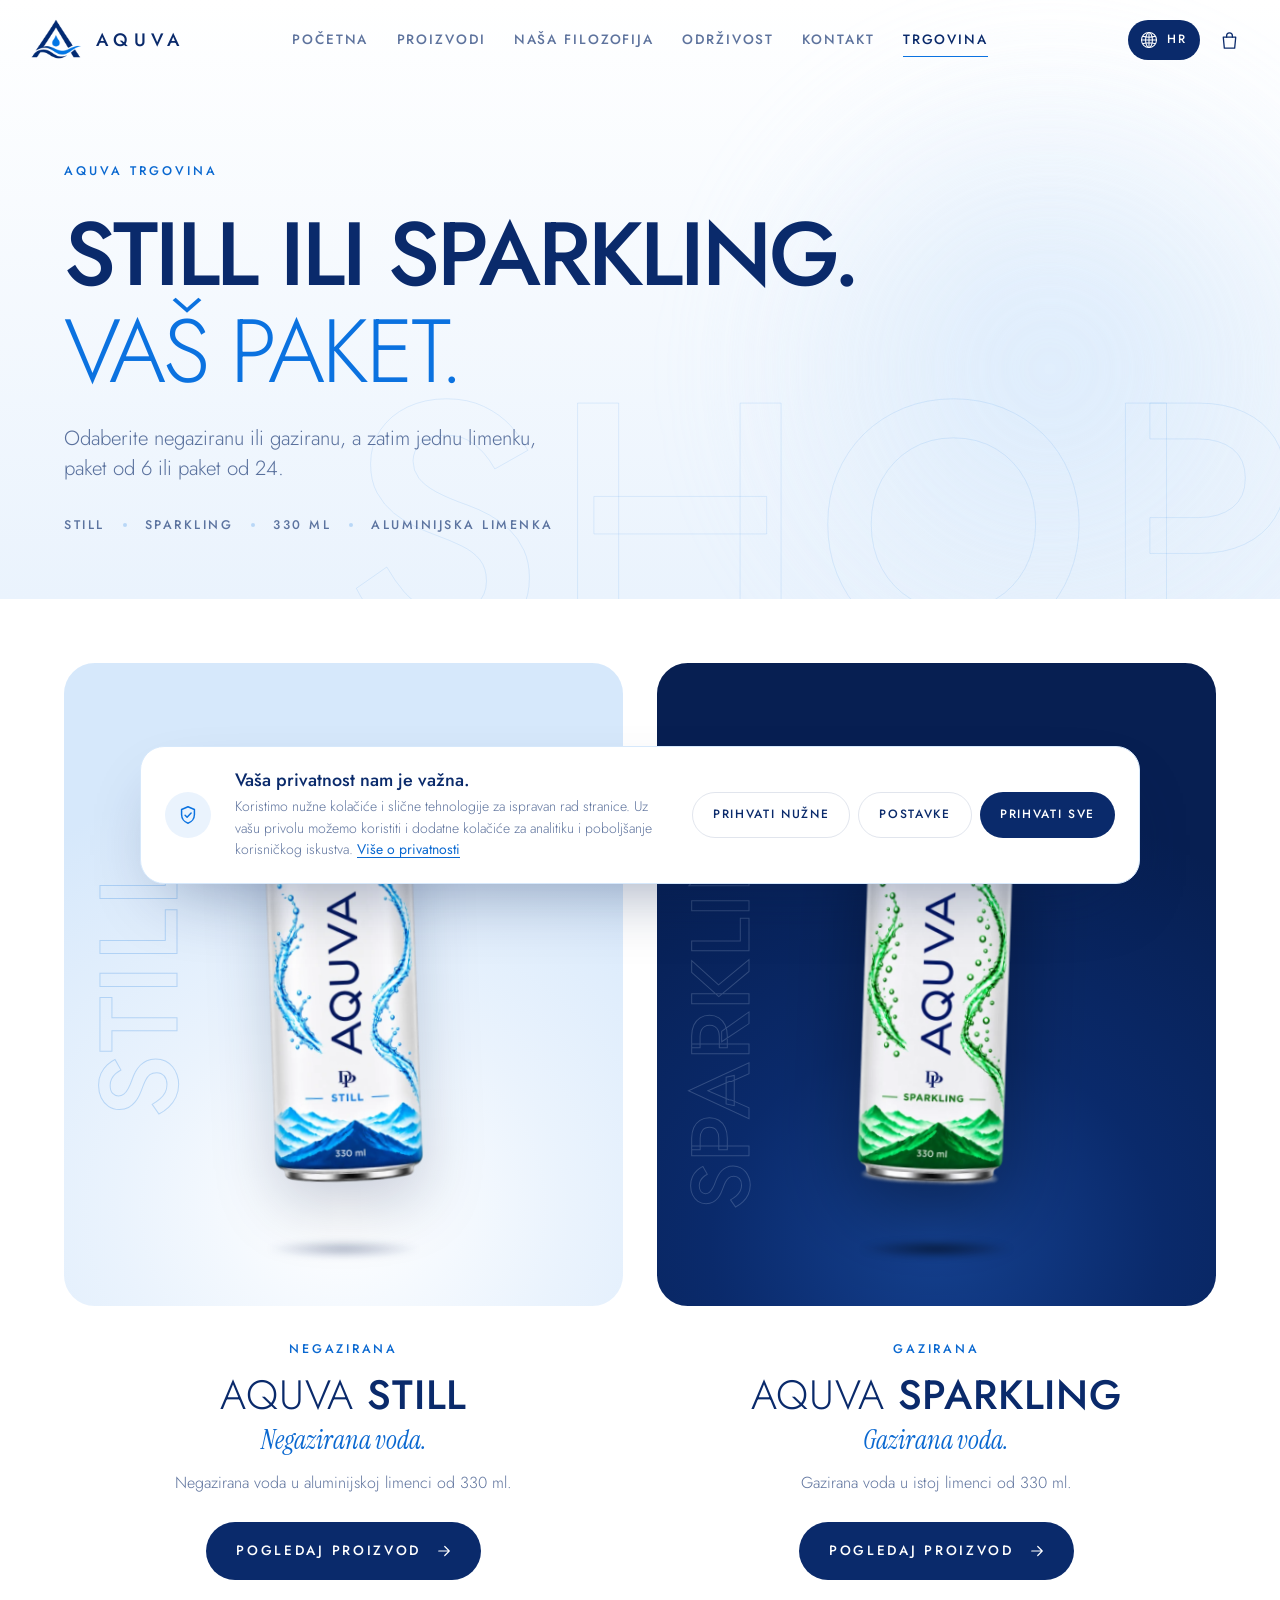
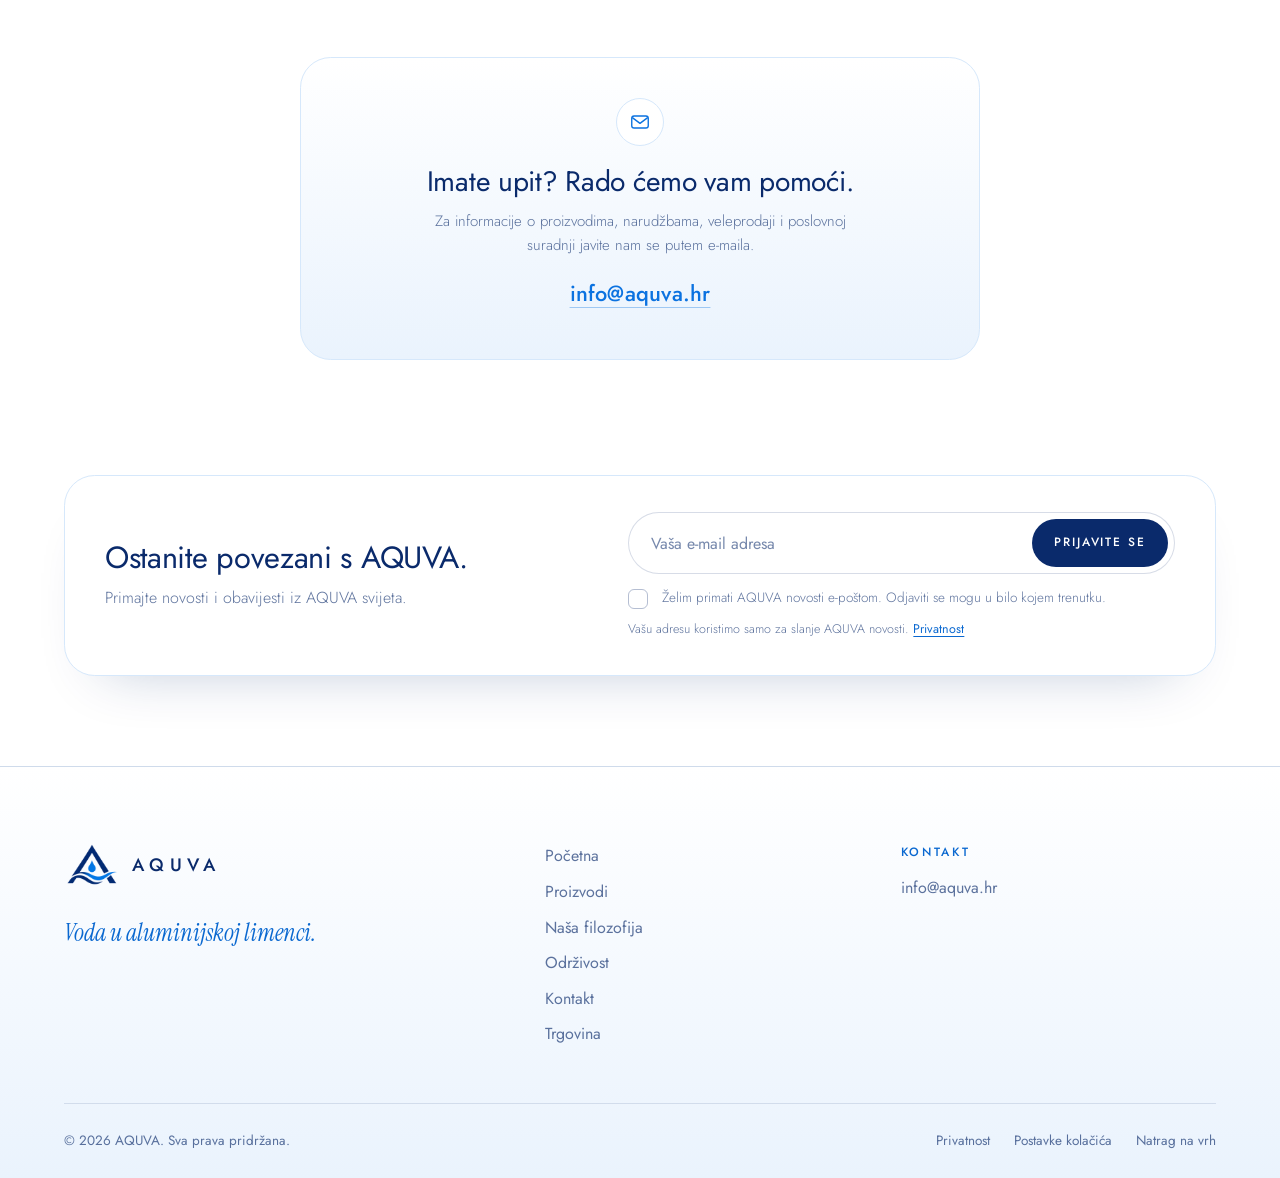
==== commit fb8e913a: "Shop simplification, package logic, cleaner labels, newsletter below contact - Product page: "Odaber" ====
--- a/shop/index.html
+++ b/shop/index.html
@@ -45,10 +45,10 @@
 
   <link rel="preload" href="/assets/fonts/jost-latin.woff2" as="font" type="font/woff2" crossorigin>
   <link rel="preload" href="/assets/fonts/jost-latin-ext.woff2" as="font" type="font/woff2" crossorigin>
-  <link rel="stylesheet" href="/css/main.css?v=20261114d">
-  <link rel="stylesheet" href="/css/shop.css?v=20261114d">
-  <link rel="stylesheet" href="/css/fonts-serif.css?v=20261114d" media="print" onload="this.media='all'">
-  <noscript><link rel="stylesheet" href="/css/fonts-serif.css?v=20261114d"></noscript>
+  <link rel="stylesheet" href="/css/main.css?v=20261114e">
+  <link rel="stylesheet" href="/css/shop.css?v=20261114e">
+  <link rel="stylesheet" href="/css/fonts-serif.css?v=20261114e" media="print" onload="this.media='all'">
+  <noscript><link rel="stylesheet" href="/css/fonts-serif.css?v=20261114e"></noscript>
 
   <script>
     /* Same pre-paint setup as the home page (language order: URL > manual > earlier
@@ -77,14 +77,14 @@
       document.head.appendChild(l);
     })();
   </script>
-  <script src="/js/i18n.js?v=20261114d" defer></script>
-  <script src="/js/shop-data.js?v=20261114d" defer></script>
-  <script src="/js/main.js?v=20261114d" defer></script>
-  <script src="/js/cart.js?v=20261114d" defer></script>
-  <script src="/js/shop.js?v=20261114d" defer></script>
-  <script src="/js/consent.js?v=20261114d" defer></script>
-  <script src="/js/newsletter-config.js?v=20261114d" defer></script>
-  <script src="/js/newsletter.js?v=20261114d" defer></script>
+  <script src="/js/i18n.js?v=20261114e" defer></script>
+  <script src="/js/shop-data.js?v=20261114e" defer></script>
+  <script src="/js/main.js?v=20261114e" defer></script>
+  <script src="/js/cart.js?v=20261114e" defer></script>
+  <script src="/js/shop.js?v=20261114e" defer></script>
+  <script src="/js/consent.js?v=20261114e" defer></script>
+  <script src="/js/newsletter-config.js?v=20261114e" defer></script>
+  <script src="/js/newsletter.js?v=20261114e" defer></script>
 
   <script type="application/ld+json">
   {
@@ -206,6 +206,18 @@
         <p style="margin-top:28px"><a href="/">AQUVA</a> · <a href="mailto:info@aquva.hr">info@aquva.hr</a></p>
       </div>
     </noscript>
+    <!-- ============ NEWSLETTER (directly below Contact, above the footer) ============ -->
+    <section class="newsletter" aria-labelledby="nl-footer-title">
+      <div class="container">
+        <div class="footer__nl">
+          <div class="footer__nl-copy">
+            <h2 class="footer__nl-title" id="nl-footer-title" data-i18n="nl.footerTitle">Ostanite povezani s AQUVA.</h2>
+            <p class="footer__nl-text" data-i18n="nl.footerText">Primajte novosti i obavijesti iz AQUVA svijeta.</p>
+          </div>
+          <div class="footer__nl-form" data-newsletter="footer"></div>
+        </div>
+      </div>
+    </section>
   </main>
 
   <!-- ============ FOOTER ============ -->
@@ -232,32 +244,6 @@
           <a href="mailto:info@aquva.hr">info@aquva.hr</a>
         </div>
       </div>
-      <section class="footer__nl" aria-labelledby="nl-footer-title">
-        <div class="footer__nl-copy">
-          <h2 class="footer__nl-title" id="nl-footer-title" data-i18n="nl.footerTitle">Ostanite povezani s AQUVA.</h2>
-          <p class="footer__nl-text" data-i18n="nl.footerText">Primajte novosti i obavijesti iz AQUVA svijeta.</p>
-        </div>
-        <div class="footer__nl-form" data-newsletter="footer"></div>
-      </section>
-      <!-- Calm water droplets (pure CSS, decorative; static when reduced motion is preferred) -->
-      <div class="footer__drops" aria-hidden="true">
-        <span class="drop" style="--x:6%;--s:10px;--t:13s;--dl:-2s;--yf:-0.30;--dx:8px"></span>
-        <span class="drop" style="--x:13%;--s:18px;--t:17s;--dl:-9s;--yf:-0.70;--dx:-10px"></span>
-        <span class="drop" style="--x:21%;--s:7px;--t:11s;--dl:-5s;--yf:-0.45;--dx:6px"></span>
-        <span class="drop" style="--x:29%;--s:24px;--t:19s;--dl:-14s;--yf:-0.22;--dx:12px"></span>
-        <span class="drop" style="--x:37%;--s:9px;--t:12s;--dl:-1s;--yf:-0.85;--dx:-6px"></span>
-        <span class="drop" style="--x:45%;--s:14px;--t:15s;--dl:-11s;--yf:-0.55;--dx:9px"></span>
-        <span class="drop" style="--x:52%;--s:6px;--t:10s;--dl:-7s;--yf:-0.36;--dx:-4px"></span>
-        <span class="drop" style="--x:59%;--s:20px;--t:18s;--dl:-4s;--yf:-0.64;--dx:-12px"></span>
-        <span class="drop" style="--x:66%;--s:8px;--t:12s;--dl:-10s;--yf:-0.15;--dx:7px"></span>
-        <span class="drop" style="--x:73%;--s:15px;--t:16s;--dl:-13s;--yf:-0.76;--dx:-8px"></span>
-        <span class="drop" style="--x:80%;--s:11px;--t:14s;--dl:-3s;--yf:-0.42;--dx:10px"></span>
-        <span class="drop" style="--x:87%;--s:22px;--t:20s;--dl:-8s;--yf:-0.26;--dx:-9px"></span>
-        <span class="drop" style="--x:94%;--s:8px;--t:11s;--dl:-6s;--yf:-0.60;--dx:5px"></span>
-        <span class="ripple" style="--x:24%;--dl:0s"></span>
-        <span class="ripple" style="--x:62%;--dl:-3.5s"></span>
-        <span class="ripple" style="--x:85%;--dl:-6s"></span>
-      </div>
       <div class="footer__bottom">
         <p>© <span id="year">2026</span> AQUVA. <span data-i18n="footer.rights">Sva prava pridržana.</span></p>
         <div class="footer__links">
--- a/css/main.css
+++ b/css/main.css
@@ -84,7 +84,6 @@
   display: inline-flex; align-items: center; gap: 14px;
   font-size: 12.5px; font-weight: 500; letter-spacing: .24em; text-transform: uppercase; color: var(--blue-text);
 }
-.eyebrow::before { content: ""; width: 28px; height: 1px; background: currentColor; opacity: .6; }
 .eyebrow--light { color: var(--sky-3); }
 
 .title {
@@ -656,49 +655,7 @@
 .footer__nav a, .footer__contact a { position: relative; width: fit-content; color: var(--ink-soft); transition: color .3s var(--ease); }
 .footer__nav a:hover, .footer__contact a:hover { color: var(--navy); }
 .footer__label { font-size: 12px; font-weight: 500; letter-spacing: .22em; text-transform: uppercase; color: var(--blue-text); margin-bottom: 12px; }
-/* Calm water droplets above the footer bottom line (replaces the outlined wordmark).
-   Transform/opacity only; the band has a fixed height, so nothing shifts. */
-.footer__drops {
-  --h: clamp(120px, 14vw, 200px);
-  position: relative; height: var(--h); margin-top: clamp(28px, 4vw, 56px); margin-inline: calc(var(--gutter) * -1);
-  overflow: hidden; pointer-events: none; contain: layout paint;
-  -webkit-mask-image: linear-gradient(180deg, transparent 0%, #000 38%); mask-image: linear-gradient(180deg, transparent 0%, #000 38%);
-}
-.footer__drops::after { /* soft light on the water line */
-  content: ""; position: absolute; left: 0; right: 0; bottom: 0; height: 46%;
-  background: radial-gradient(60% 100% at 50% 100%, rgba(185, 215, 247, .45), transparent 70%);
-}
-.drop {
-  position: absolute; bottom: -28px; left: var(--x); width: var(--s); height: var(--s); border-radius: 50%; opacity: 0;
-  background: radial-gradient(circle at 34% 30%, rgba(255, 255, 255, .98) 0 16%, rgba(214, 232, 251, .75) 42%, rgba(11, 114, 224, .16) 70%, transparent 72%);
-  box-shadow: inset 0 0 0 1px rgba(11, 114, 224, .3), 0 4px 10px -4px rgba(10, 42, 107, .18);
-  animation: dropRise var(--t) var(--dl) cubic-bezier(.45, 0, .55, 1) infinite;
-}
-@keyframes dropRise {
-  0% { transform: translate3d(0, 0, 0) scale(.8); opacity: 0; }
-  18% { opacity: .85; }
-  55% { transform: translate3d(var(--dx), calc(var(--h) * -.55), 0) scale(1); }
-  82% { opacity: .55; }
-  100% { transform: translate3d(calc(var(--dx) * -.5), calc(var(--h) * -1 - 30px), 0) scale(1.05); opacity: 0; }
-}
-.ripple {
-  position: absolute; left: var(--x); bottom: 10px; width: 150px; height: 22px; margin-left: -75px; border-radius: 50%;
-  border: 1px solid rgba(11, 114, 224, .28); opacity: 0;
-  animation: ripple 9s var(--dl) cubic-bezier(.2, .6, .3, 1) infinite;
-}
-@keyframes ripple {
-  0% { transform: scale(.15); opacity: 0; }
-  14% { opacity: .75; }
-  100% { transform: scale(1.5); opacity: 0; }
-}
-@media (max-width: 600px) {
-  .drop:nth-child(even) { display: none; }      /* fewer, calmer droplets on small screens */
-  .ripple { width: 110px; margin-left: -55px; }
-}
-@media (prefers-reduced-motion: reduce) {
-  .drop { animation: none !important; opacity: .7; transform: translateY(calc(var(--h) * var(--yf, .4))); }
-  .ripple { display: none; }
-}
+.footer__top { padding-bottom: clamp(36px, 5vw, 56px); }
 .footer__bottom { display: flex; flex-wrap: wrap; justify-content: space-between; gap: 12px 24px; padding: 26px 0 calc(26px + env(safe-area-inset-bottom)); border-top: 1px solid var(--line); font-size: 13.5px; color: var(--ink-soft); position: relative; background: transparent; }
 .footer__links { display: flex; gap: 24px; }
 .link-btn { font-size: inherit; color: inherit; text-decoration: none; }
@@ -887,9 +844,10 @@
 html.drawer-open .drawer__overlay { opacity: 1; }
 html.drawer-open .drawer__panel { transform: none; }
 html.drawer-open body { overflow: hidden; }
-.drawer__head { display: flex; justify-content: space-between; align-items: flex-start; gap: 16px; padding: calc(24px + env(safe-area-inset-top)) 28px 20px; border-bottom: 1px solid var(--line); }
-.drawer__title { margin-top: 12px; font-size: 34px; font-weight: 400; line-height: 1; letter-spacing: -.02em; }
-.drawer__close { width: 44px; height: 44px; margin: -6px -10px 0 0; border-radius: 50%; display: grid; place-items: center; transition: background-color .3s var(--ease); }
+.drawer__head { display: flex; justify-content: space-between; align-items: center; gap: 16px; padding: calc(24px + env(safe-area-inset-top)) 28px 20px; border-bottom: 1px solid var(--line); }
+.drawer__head > div { display: flex; flex-wrap: wrap; align-items: baseline; gap: 4px 14px; min-width: 0; }
+.drawer__title { margin-top: 0; font-size: 34px; font-weight: 400; line-height: 1; letter-spacing: -.02em; }
+.drawer__close { width: 44px; height: 44px; margin: 0 -10px 0 0; border-radius: 50%; display: grid; place-items: center; transition: background-color .3s var(--ease); }
 .drawer__close:hover { background: var(--sky); }
 .drawer__close svg { width: 20px; height: 20px; fill: none; stroke: var(--navy); stroke-width: 1.6; stroke-linecap: round; }
 .drawer__body { flex: 1; overflow-y: auto; overscroll-behavior: contain; padding: 0 28px; }
@@ -1028,9 +986,14 @@
   .nl-form__btn { width: 100%; justify-content: center; }
 }
 
+/* Newsletter band: its own section directly below Contact (and above the footer on the shop) */
+.newsletter { padding: 0 0 clamp(56px, 7vw, 96px); }
+/* Products start closer to the marquee above them */
+.products { padding-top: clamp(44px, 5.5vw, 84px); }
+.contact { padding-bottom: clamp(48px, 6vw, 80px); }
 .footer__nl {
-  display: grid; grid-template-columns: 1fr 1.15fr; align-items: center; gap: 24px 56px; margin-top: clamp(40px, 5vw, 64px);
-  padding: clamp(24px, 4vw, 44px); border-radius: var(--radius); background: var(--white); border: 1px solid var(--sky-2);
+  display: grid; grid-template-columns: 1fr 1.15fr; align-items: center; gap: 20px 48px;
+  padding: clamp(22px, 3.4vw, 36px) clamp(22px, 3.6vw, 40px); border-radius: var(--radius); background: var(--white); border: 1px solid var(--sky-2);
   box-shadow: 0 30px 60px -40px rgba(10, 42, 107, .3);
 }
 .footer__nl-title { font-size: clamp(24px, 2.4vw, 32px); font-weight: 400; line-height: 1.2; letter-spacing: -.01em; color: var(--navy); }
--- a/css/shop.css
+++ b/css/shop.css
@@ -74,7 +74,7 @@
 .packs { margin: 38px 0 0; padding: 0; border: 0; min-width: 0; }
 .packs__grid { display: grid; grid-template-columns: repeat(3, 1fr); gap: 12px; }
 .pack {
-  position: relative; display: flex; flex-direction: column; gap: 3px; padding: 20px 16px 18px; border-radius: 18px; cursor: pointer;
+  position: relative; display: flex; flex-direction: column; gap: 3px; padding: 18px 16px 16px; border-radius: 18px; cursor: pointer;
   border: 1px solid rgba(10, 42, 107, .14); background: var(--white);
   transition: border-color .35s var(--ease), box-shadow .5s var(--ease), transform .5s var(--ease);
   -webkit-tap-highlight-color: transparent;
@@ -87,7 +87,6 @@
 .pack.is-selected .pack__visual { fill: var(--blue); }
 .pack__name { font-size: 15.5px; font-weight: 500; line-height: 1.25; padding-right: 24px; }
 .pack__qty { font-size: 13.5px; color: var(--ink-soft); }
-.pack__vol { font-size: 12.5px; color: var(--ink-soft); }
 .pack__price { margin-top: 12px; font-size: 20px; font-weight: 500; color: var(--navy); }
 .pack__check {
   position: absolute; top: 14px; right: 14px; width: 22px; height: 22px; border-radius: 50%; display: grid; place-items: center;
@@ -99,8 +98,8 @@
 
 .pdp__qty { margin-top: 32px; }
 .pdp__qty-row { display: flex; flex-wrap: wrap; align-items: center; gap: 14px 22px; }
-.pdp__calc { font-size: 14.5px; color: var(--ink-soft); }
 .pdp__buy { display: flex; flex-wrap: wrap; align-items: flex-end; justify-content: space-between; gap: 20px; margin-top: 32px; padding-top: 28px; border-top: 1px solid var(--line); }
+.pdp__buy--noprice { justify-content: flex-start; }
 .pdp__total .field-label { margin-bottom: 6px; }
 .pdp__price { display: block; font-size: clamp(32px, 3vw, 42px); font-weight: 400; line-height: 1.1; letter-spacing: -.02em; }
 .pdp__add.is-done::before { transform: translateY(0); }
@@ -129,7 +128,6 @@
   .pack__visual { grid-row: 1 / 4; grid-column: 1; margin: 0; justify-self: center; align-self: center; }
   .pack__name { grid-column: 2; padding-right: 0; }
   .pack__qty { grid-column: 2; }
-  .pack__vol { grid-column: 2; }
   .pack__price { grid-column: 3; grid-row: 1 / 4; margin: 0; font-size: 18px; }
   .pack__check { top: 50%; right: 16px; margin-top: -11px; }
   .pdp__buy { align-items: stretch; }
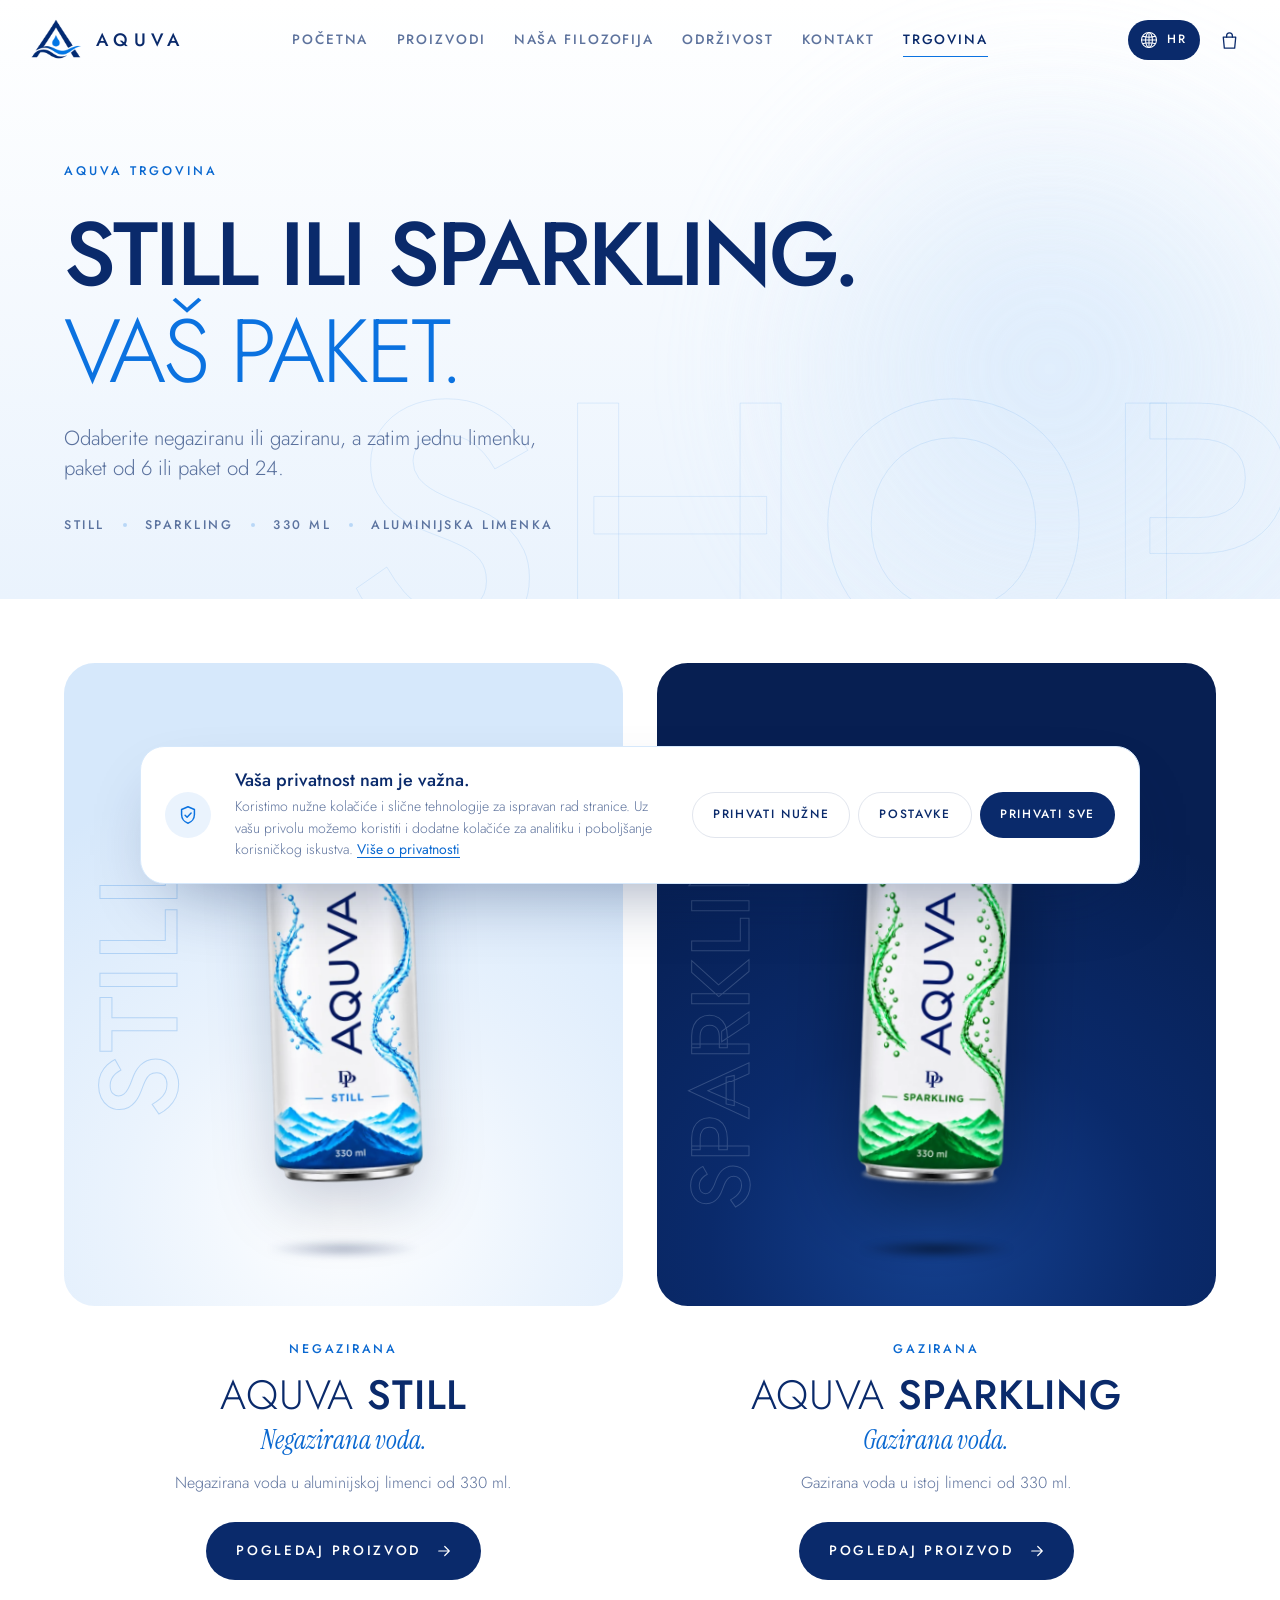
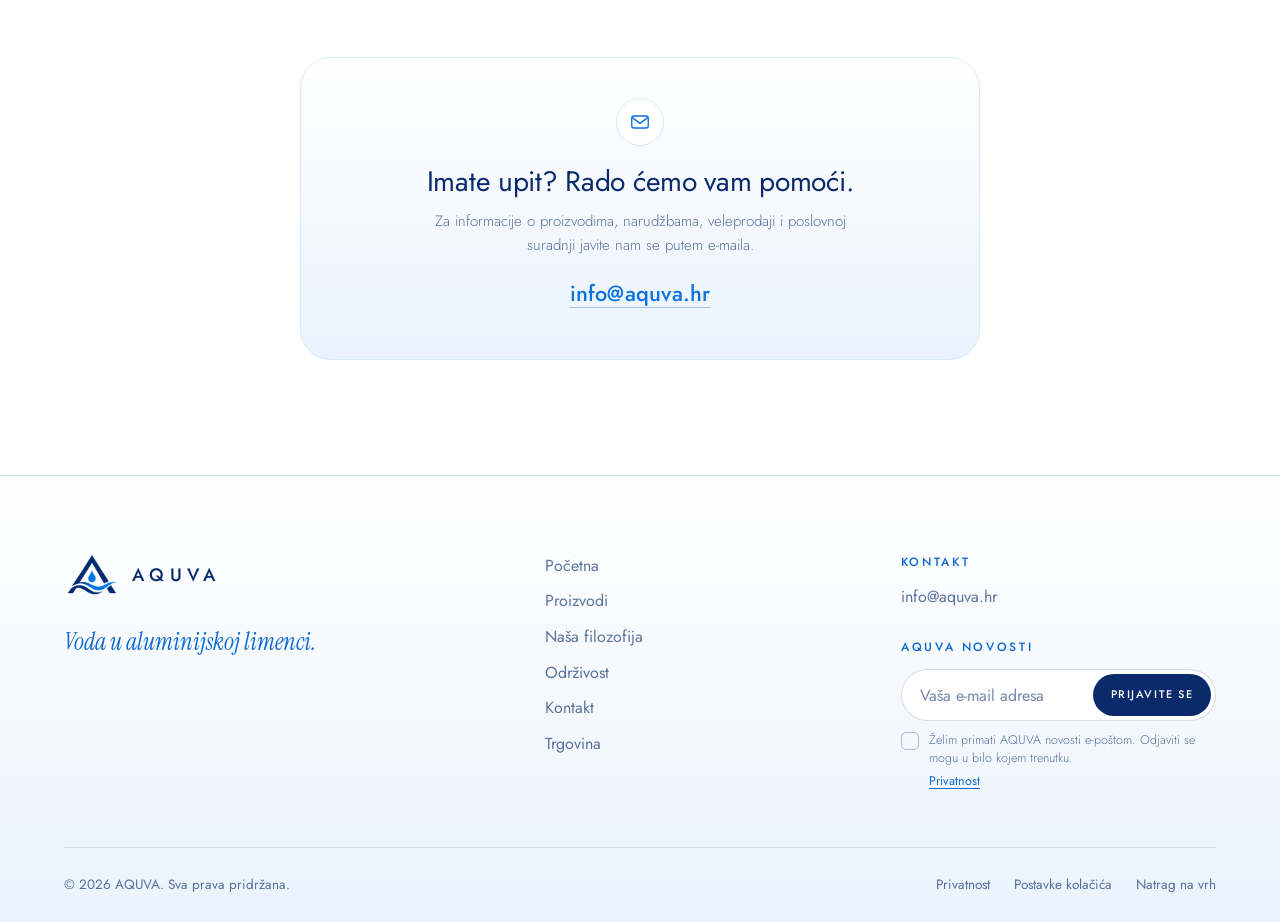
==== commit e32f3a53: "Compact newsletter form in the footer contact column - Removed the standalone newsletter section abo" ====
--- a/shop/index.html
+++ b/shop/index.html
@@ -45,10 +45,10 @@
 
   <link rel="preload" href="/assets/fonts/jost-latin.woff2" as="font" type="font/woff2" crossorigin>
   <link rel="preload" href="/assets/fonts/jost-latin-ext.woff2" as="font" type="font/woff2" crossorigin>
-  <link rel="stylesheet" href="/css/main.css?v=20261114e">
-  <link rel="stylesheet" href="/css/shop.css?v=20261114e">
-  <link rel="stylesheet" href="/css/fonts-serif.css?v=20261114e" media="print" onload="this.media='all'">
-  <noscript><link rel="stylesheet" href="/css/fonts-serif.css?v=20261114e"></noscript>
+  <link rel="stylesheet" href="/css/main.css?v=20261114f">
+  <link rel="stylesheet" href="/css/shop.css?v=20261114f">
+  <link rel="stylesheet" href="/css/fonts-serif.css?v=20261114f" media="print" onload="this.media='all'">
+  <noscript><link rel="stylesheet" href="/css/fonts-serif.css?v=20261114f"></noscript>
 
   <script>
     /* Same pre-paint setup as the home page (language order: URL > manual > earlier
@@ -77,14 +77,14 @@
       document.head.appendChild(l);
     })();
   </script>
-  <script src="/js/i18n.js?v=20261114e" defer></script>
-  <script src="/js/shop-data.js?v=20261114e" defer></script>
-  <script src="/js/main.js?v=20261114e" defer></script>
-  <script src="/js/cart.js?v=20261114e" defer></script>
-  <script src="/js/shop.js?v=20261114e" defer></script>
-  <script src="/js/consent.js?v=20261114e" defer></script>
-  <script src="/js/newsletter-config.js?v=20261114e" defer></script>
-  <script src="/js/newsletter.js?v=20261114e" defer></script>
+  <script src="/js/i18n.js?v=20261114f" defer></script>
+  <script src="/js/shop-data.js?v=20261114f" defer></script>
+  <script src="/js/main.js?v=20261114f" defer></script>
+  <script src="/js/cart.js?v=20261114f" defer></script>
+  <script src="/js/shop.js?v=20261114f" defer></script>
+  <script src="/js/consent.js?v=20261114f" defer></script>
+  <script src="/js/newsletter-config.js?v=20261114f" defer></script>
+  <script src="/js/newsletter.js?v=20261114f" defer></script>
 
   <script type="application/ld+json">
   {
@@ -206,18 +206,6 @@
         <p style="margin-top:28px"><a href="/">AQUVA</a> · <a href="mailto:info@aquva.hr">info@aquva.hr</a></p>
       </div>
     </noscript>
-    <!-- ============ NEWSLETTER (directly below Contact, above the footer) ============ -->
-    <section class="newsletter" aria-labelledby="nl-footer-title">
-      <div class="container">
-        <div class="footer__nl">
-          <div class="footer__nl-copy">
-            <h2 class="footer__nl-title" id="nl-footer-title" data-i18n="nl.footerTitle">Ostanite povezani s AQUVA.</h2>
-            <p class="footer__nl-text" data-i18n="nl.footerText">Primajte novosti i obavijesti iz AQUVA svijeta.</p>
-          </div>
-          <div class="footer__nl-form" data-newsletter="footer"></div>
-        </div>
-      </div>
-    </section>
   </main>
 
   <!-- ============ FOOTER ============ -->
@@ -242,6 +230,10 @@
         <div class="footer__contact">
           <p class="footer__label" data-i18n="nav.contact">Kontakt</p>
           <a href="mailto:info@aquva.hr">info@aquva.hr</a>
+          <section class="footer-nl" aria-labelledby="nl-footer-title">
+            <p class="footer__label footer-nl__title" id="nl-footer-title" data-i18n="nl.compactTitle">AQUVA novosti</p>
+            <div class="footer-nl__form" data-newsletter="footer"></div>
+          </section>
         </div>
       </div>
       <div class="footer__bottom">
--- a/css/main.css
+++ b/css/main.css
@@ -986,20 +986,38 @@
   .nl-form__btn { width: 100%; justify-content: center; }
 }
 
-/* Newsletter band: its own section directly below Contact (and above the footer on the shop) */
-.newsletter { padding: 0 0 clamp(56px, 7vw, 96px); }
 /* Products start closer to the marquee above them */
 .products { padding-top: clamp(44px, 5.5vw, 84px); }
 .contact { padding-bottom: clamp(48px, 6vw, 80px); }
-.footer__nl {
-  display: grid; grid-template-columns: 1fr 1.15fr; align-items: center; gap: 20px 48px;
-  padding: clamp(22px, 3.4vw, 36px) clamp(22px, 3.6vw, 40px); border-radius: var(--radius); background: var(--white); border: 1px solid var(--sky-2);
-  box-shadow: 0 30px 60px -40px rgba(10, 42, 107, .3);
-}
-.footer__nl-title { font-size: clamp(24px, 2.4vw, 32px); font-weight: 400; line-height: 1.2; letter-spacing: -.01em; color: var(--navy); }
-.footer__nl-text { margin-top: 8px; color: var(--ink-soft); font-weight: 300; }
-@media (max-width: 860px) {
-  .footer__nl { grid-template-columns: 1fr; text-align: center; }
+/* Compact newsletter in the right footer column, under the contact e-mail.
+   Same form, consent wording and backend as the popup. Input and button sit side by side;
+   they stack only when the column itself is too narrow (container query). */
+.footer-nl { margin-top: 28px; max-width: 400px; container-type: inline-size; }
+.footer-nl .nl-form__row { gap: 6px; padding: 4px; }
+.footer-nl .nl-form__input { height: 42px; padding: 0 14px; }
+.footer-nl .nl-form__btn { height: 42px; padding: 0 18px; font-size: 11px; letter-spacing: .14em; }
+.footer-nl .nl-form__consent { margin-top: 10px; gap: 10px; font-size: 12.5px; line-height: 1.45; }
+.footer-nl .nl-form__consent .check__box, .footer-nl .nl-form__consent input { width: 18px; height: 18px; }
+.footer-nl .nl-form__consent .check__box { border-radius: 5px; }
+.footer-nl .nl-form__consent .check__box svg { width: 12px; height: 12px; }
+.footer-nl .nl-form__msg { margin-top: 8px; font-size: 13px; }
+.footer-nl .nl-form__note { margin-top: 4px; padding-left: 28px; font-size: 12.5px; }
+@media (max-width: 480px) {          /* keep the footer form side by side on phones (the popup stacks) */
+  .footer-nl .nl-form__row { flex-direction: row; border-radius: 999px; }
+  .footer-nl .nl-form__btn { width: auto; }
+}
+@container (max-width: 290px) {
+  .footer-nl .nl-form__row { flex-direction: column; border-radius: 18px; }
+  .footer-nl .nl-form__input { flex: none; }
+  .footer-nl .nl-form__btn { width: 100%; justify-content: center; }
+}
+@media (max-width: 900px) {        /* tablets: logo row on top, navigation and contact + newsletter side by side */
+  .footer__top { grid-template-columns: 1fr 1fr; }
+  .footer__brand { grid-column: 1 / -1; }
+}
+@media (max-width: 760px) {
+  .footer__contact { grid-column: 1 / -1; }
+  .footer-nl { max-width: none; }
 }
 
 /* Newsletter popup: compact and balanced. Logo, title and text sit close together; the form
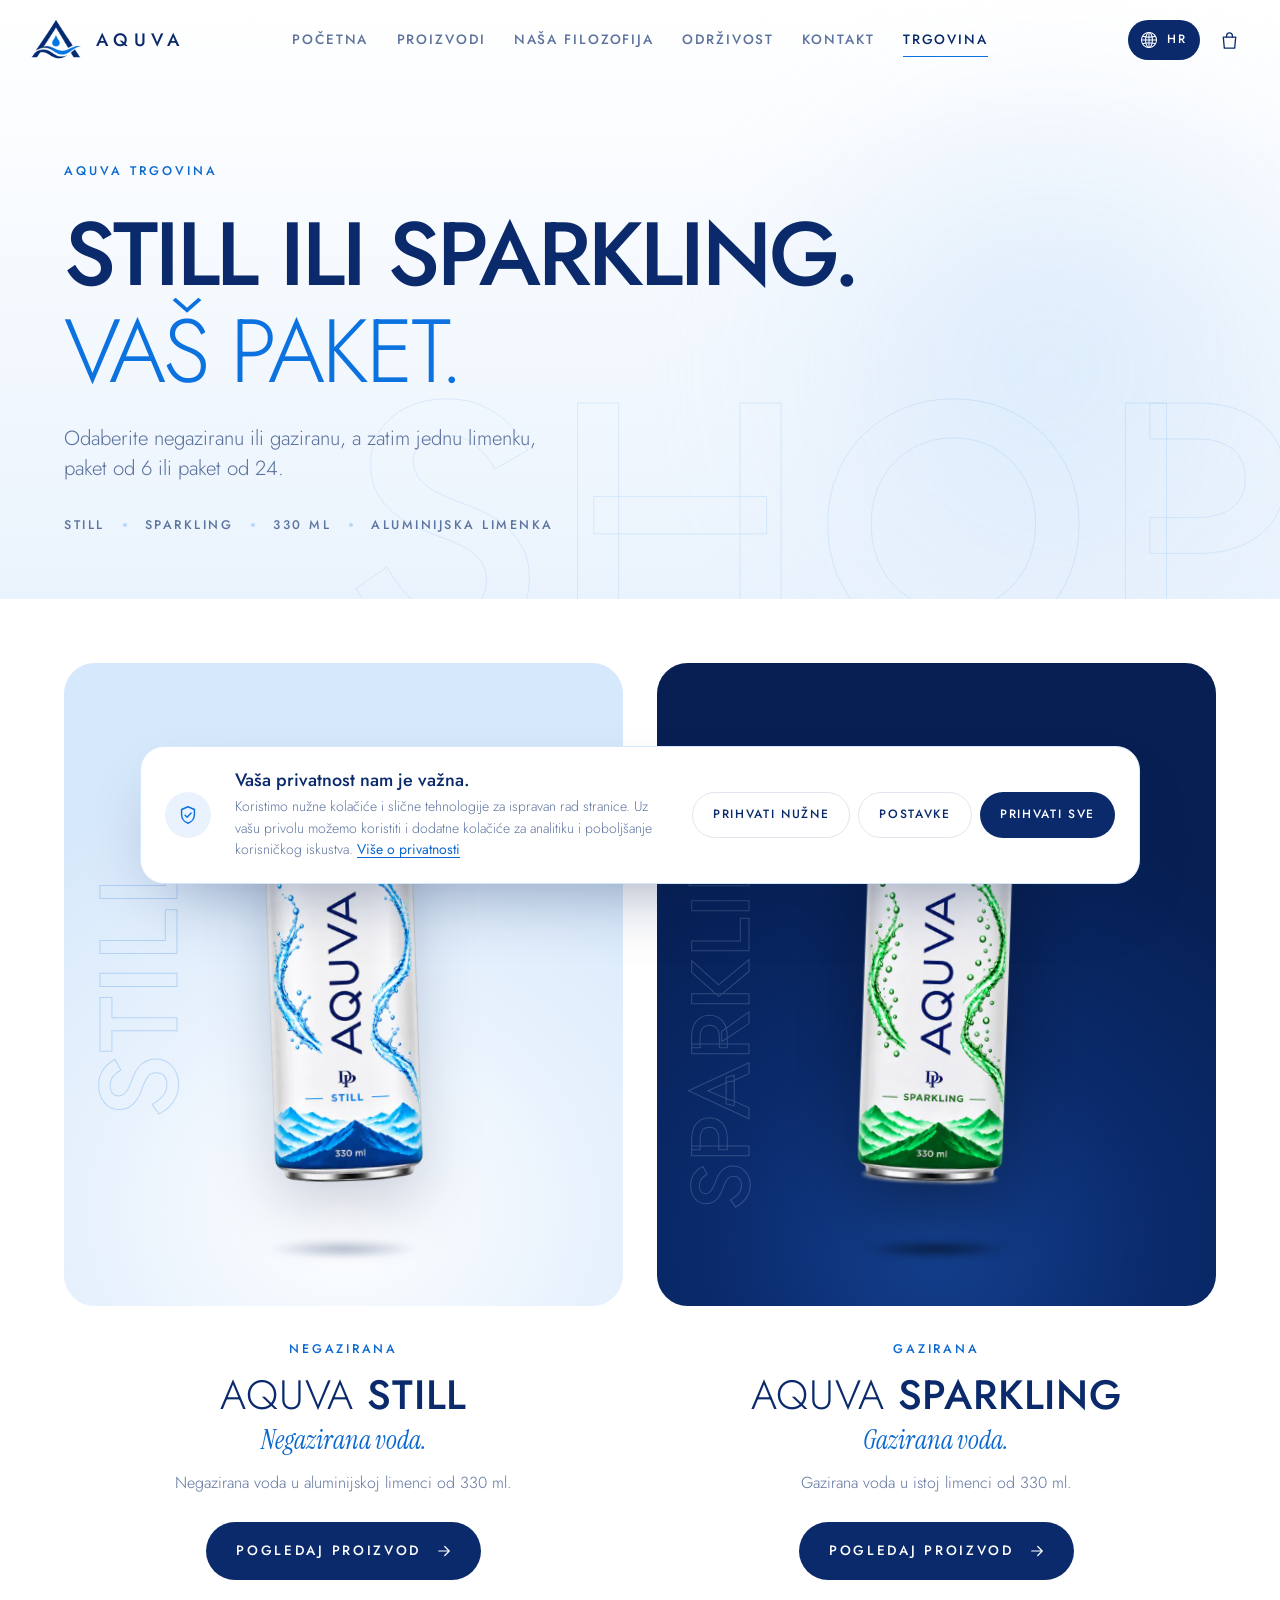
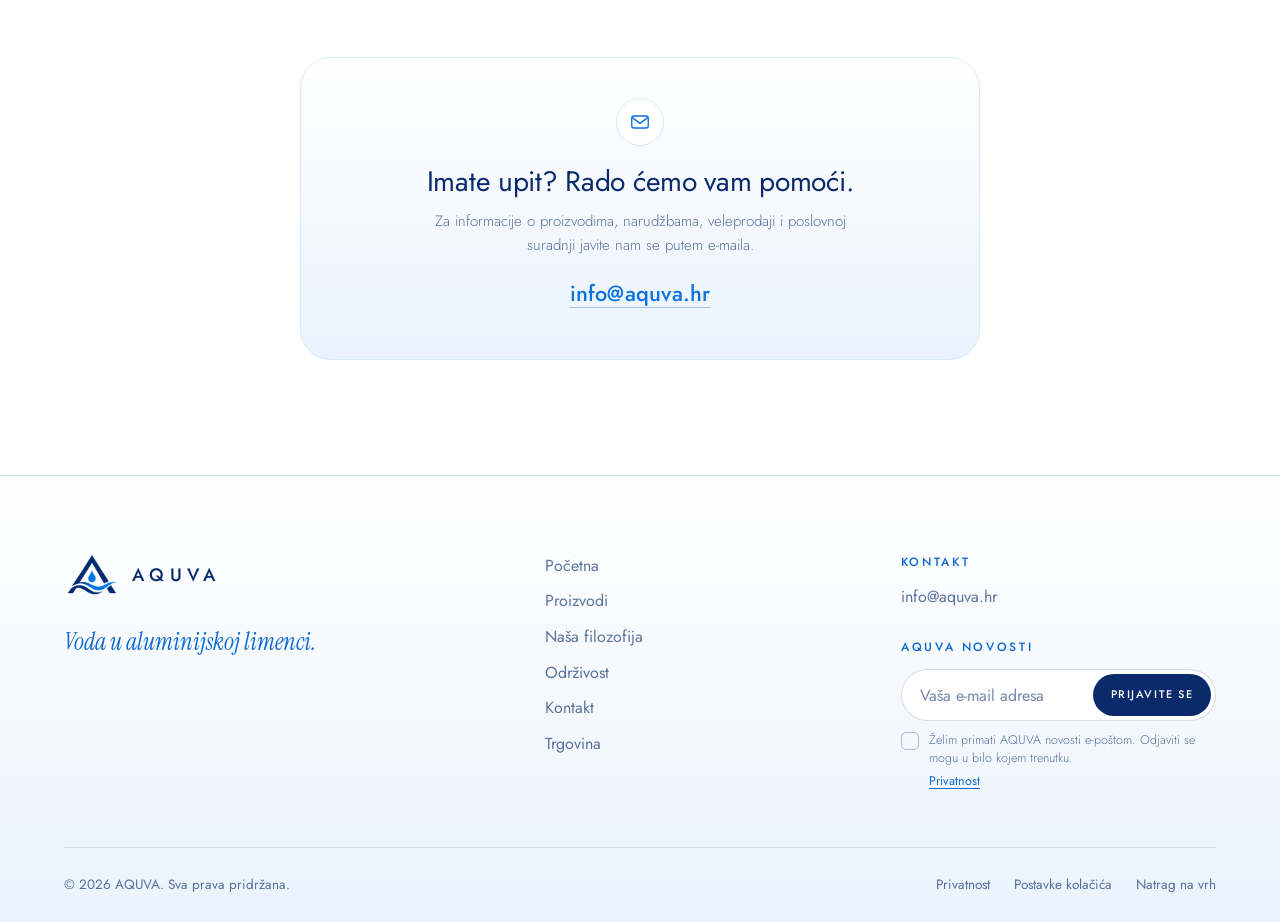
==== commit 8c2c67df: "Deploy AQUVA static site for GitHub Pages Co-Authored-By: Claude Opus 5.5 <noreply@anthropic.com>" ====
--- a/shop/index.html
+++ b/shop/index.html
@@ -45,10 +45,10 @@
 
   <link rel="preload" href="/assets/fonts/jost-latin.woff2" as="font" type="font/woff2" crossorigin>
   <link rel="preload" href="/assets/fonts/jost-latin-ext.woff2" as="font" type="font/woff2" crossorigin>
-  <link rel="stylesheet" href="/css/main.css?v=20261114f">
-  <link rel="stylesheet" href="/css/shop.css?v=20261114f">
-  <link rel="stylesheet" href="/css/fonts-serif.css?v=20261114f" media="print" onload="this.media='all'">
-  <noscript><link rel="stylesheet" href="/css/fonts-serif.css?v=20261114f"></noscript>
+  <link rel="stylesheet" href="/css/main.css?v=20261114j">
+  <link rel="stylesheet" href="/css/shop.css?v=20261114j">
+  <link rel="stylesheet" href="/css/fonts-serif.css?v=20261114j" media="print" onload="this.media='all'">
+  <noscript><link rel="stylesheet" href="/css/fonts-serif.css?v=20261114j"></noscript>
 
   <script>
     /* Same pre-paint setup as the home page (language order: URL > manual > earlier
@@ -77,14 +77,14 @@
       document.head.appendChild(l);
     })();
   </script>
-  <script src="/js/i18n.js?v=20261114f" defer></script>
-  <script src="/js/shop-data.js?v=20261114f" defer></script>
-  <script src="/js/main.js?v=20261114f" defer></script>
-  <script src="/js/cart.js?v=20261114f" defer></script>
-  <script src="/js/shop.js?v=20261114f" defer></script>
-  <script src="/js/consent.js?v=20261114f" defer></script>
-  <script src="/js/newsletter-config.js?v=20261114f" defer></script>
-  <script src="/js/newsletter.js?v=20261114f" defer></script>
+  <script src="/js/i18n.js?v=20261114j" defer></script>
+  <script src="/js/shop-data.js?v=20261114j" defer></script>
+  <script src="/js/main.js?v=20261114j" defer></script>
+  <script src="/js/cart.js?v=20261114j" defer></script>
+  <script src="/js/shop.js?v=20261114j" defer></script>
+  <script src="/js/consent.js?v=20261114j" defer></script>
+  <script src="/js/newsletter-config.js?v=20261114j" defer></script>
+  <script src="/js/newsletter.js?v=20261114j" defer></script>
 
   <script type="application/ld+json">
   {
--- a/css/main.css
+++ b/css/main.css
@@ -845,7 +845,6 @@
 html.drawer-open .drawer__panel { transform: none; }
 html.drawer-open body { overflow: hidden; }
 .drawer__head { display: flex; justify-content: space-between; align-items: center; gap: 16px; padding: calc(24px + env(safe-area-inset-top)) 28px 20px; border-bottom: 1px solid var(--line); }
-.drawer__head > div { display: flex; flex-wrap: wrap; align-items: baseline; gap: 4px 14px; min-width: 0; }
 .drawer__title { margin-top: 0; font-size: 34px; font-weight: 400; line-height: 1; letter-spacing: -.02em; }
 .drawer__close { width: 44px; height: 44px; margin: 0 -10px 0 0; border-radius: 50%; display: grid; place-items: center; transition: background-color .3s var(--ease); }
 .drawer__close:hover { background: var(--sky); }
@@ -1015,9 +1014,18 @@
   .footer__top { grid-template-columns: 1fr 1fr; }
   .footer__brand { grid-column: 1 / -1; }
 }
-@media (max-width: 760px) {
-  .footer__contact { grid-column: 1 / -1; }
-  .footer-nl { max-width: none; }
+@media (max-width: 760px) {          /* phones: one centred column; desktop layout unchanged */
+  .footer__top { grid-template-columns: 1fr; gap: 32px; text-align: center; justify-items: center; }
+  .footer__brand, .footer__contact { grid-column: auto; }
+  .footer__contact { width: 100%; }
+  .footer__brand .brand { justify-content: center; }
+  .footer__nav { justify-items: center; }
+  .footer-nl { width: 100%; max-width: 420px; margin-inline: auto; }
+  .footer-nl .nl-form__consent { width: fit-content; max-width: 100%; margin-inline: auto; text-align: left; }
+  .footer-nl .nl-form__note { padding-left: 0; text-align: center; }
+  .footer-nl .nl-form__msg { justify-content: center; text-align: left; }
+  .footer__bottom { flex-direction: column; align-items: center; text-align: center; gap: 10px; }
+  .footer__links { flex-wrap: wrap; justify-content: center; gap: 8px 22px; }
 }
 
 /* Newsletter popup: compact and balanced. Logo, title and text sit close together; the form
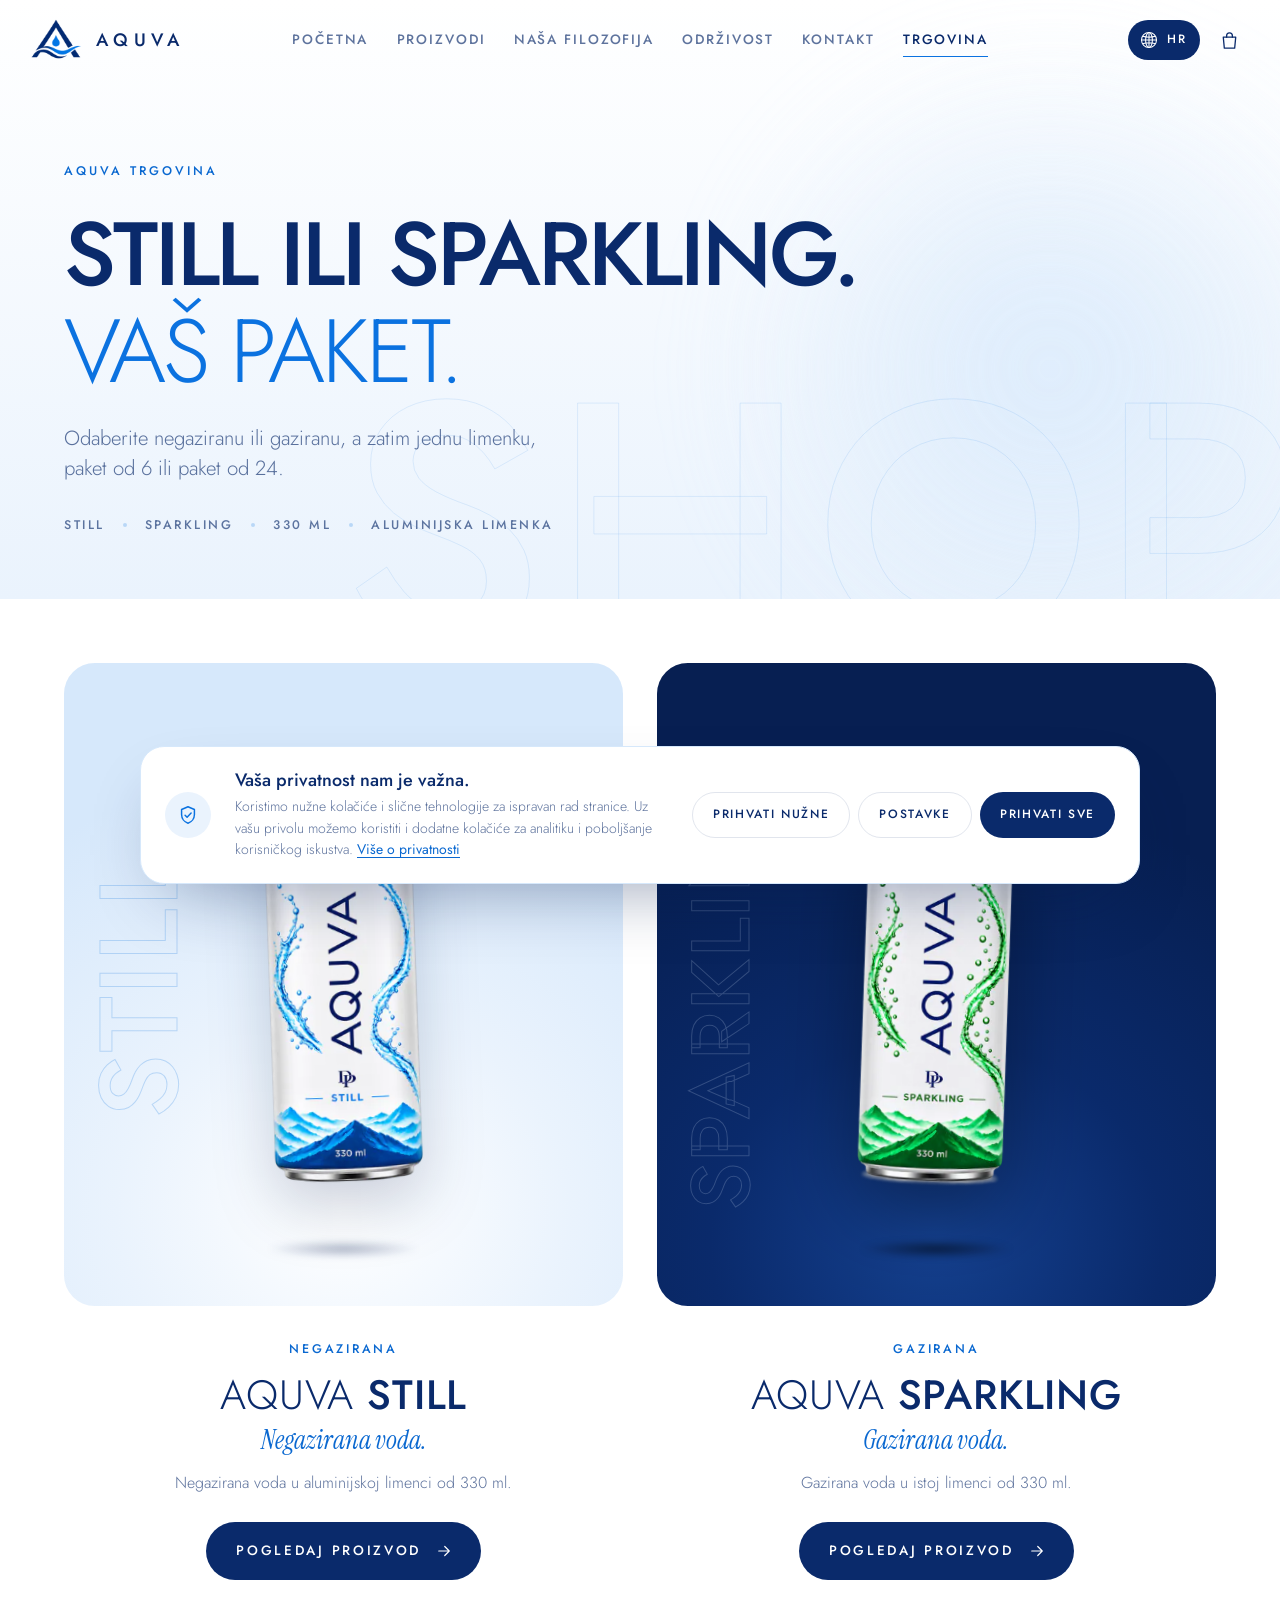
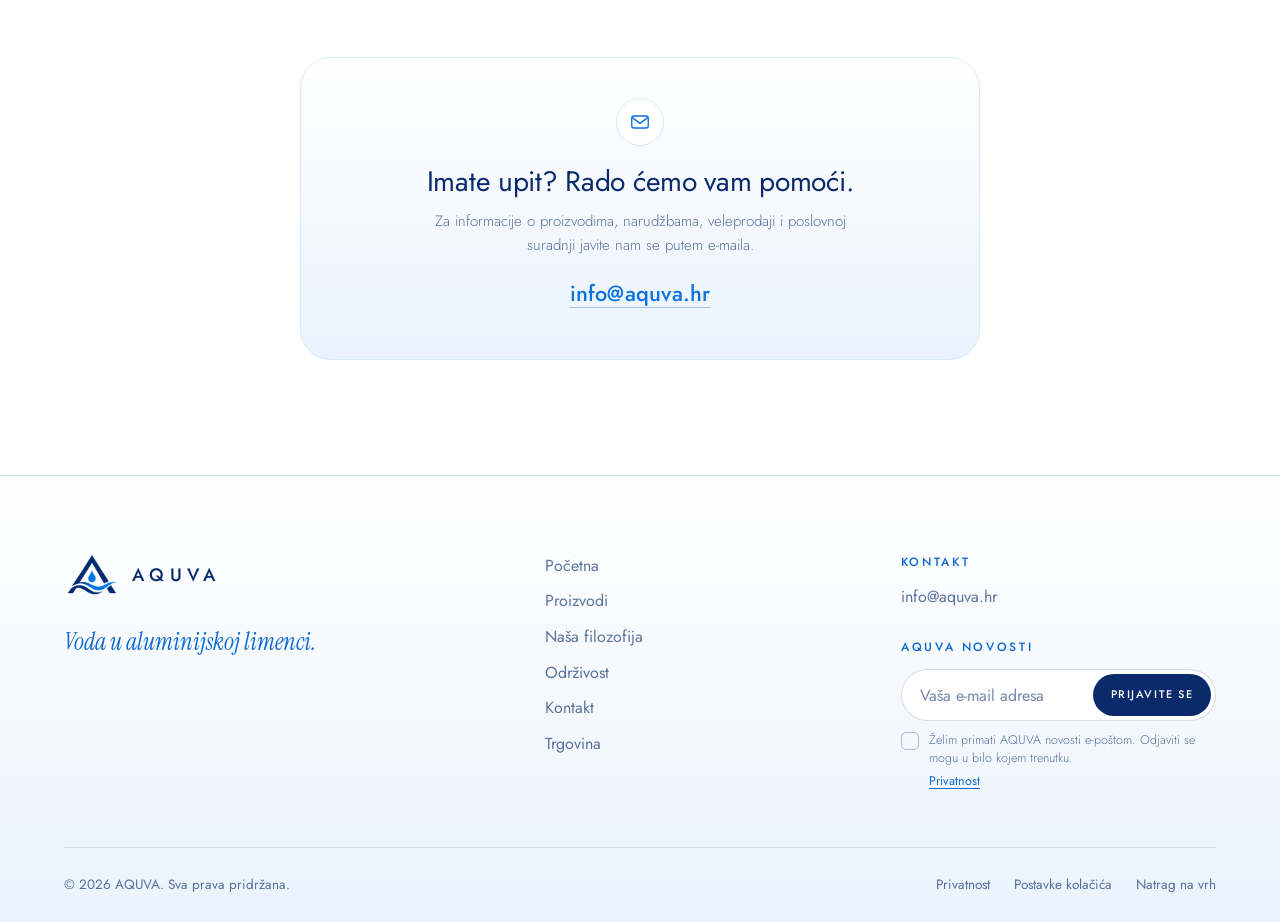
==== commit 09589c3e: "Publish AQUVA GitHub Pages site (DEPLOY.txt, css/main.css, css/shop.css, index.html, js/cart.js, js/" ====
--- a/shop/index.html
+++ b/shop/index.html
@@ -5,7 +5,8 @@
   <meta name="viewport" content="width=device-width, initial-scale=1, viewport-fit=cover">
   <title>AQUVA D.P. d.o.o. | Trgovina</title>
   <meta name="description" content="AQUVA Still i AQUVA Sparkling u limenci od 330 ml, kao jedna limenka, paket od 6 ili paket od 24. Pogledajte cijene i pakiranja.">
-  <meta name="robots" content="index, follow, max-image-preview:large">
+  <!-- GitHub Pages TEST site: never indexed. Production (aquva-hosting, www.aquva.hr) uses "index, follow". -->
+  <meta name="robots" content="noindex, nofollow">
   <meta name="author" content="AQUVA D.P. d.o.o.">
   <meta name="application-name" content="AQUVA">
   <meta name="apple-mobile-web-app-title" content="AQUVA">
@@ -29,6 +30,7 @@
   <meta name="twitter:description" content="AQUVA Still i AQUVA Sparkling u limenci od 330 ml, kao jedna limenka, paket od 6 ili paket od 24. Pogledajte cijene i pakiranja.">
   <meta name="twitter:image" content="https://www.aquva.hr/assets/img/og-image.jpg">
 
+  <link rel="canonical" href="https://www.aquva.hr/shop/">
   <link rel="alternate" hreflang="hr" href="https://www.aquva.hr/shop/">
   <link rel="alternate" hreflang="en" href="https://www.aquva.hr/shop/?lang=en">
   <link rel="alternate" hreflang="it" href="https://www.aquva.hr/shop/?lang=it">
@@ -45,10 +47,10 @@
 
   <link rel="preload" href="/assets/fonts/jost-latin.woff2" as="font" type="font/woff2" crossorigin>
   <link rel="preload" href="/assets/fonts/jost-latin-ext.woff2" as="font" type="font/woff2" crossorigin>
-  <link rel="stylesheet" href="/css/main.css?v=20261114j">
-  <link rel="stylesheet" href="/css/shop.css?v=20261114j">
-  <link rel="stylesheet" href="/css/fonts-serif.css?v=20261114j" media="print" onload="this.media='all'">
-  <noscript><link rel="stylesheet" href="/css/fonts-serif.css?v=20261114j"></noscript>
+  <link rel="stylesheet" href="/css/main.css?v=20261117a">
+  <link rel="stylesheet" href="/css/shop.css?v=20261117a">
+  <link rel="stylesheet" href="/css/fonts-serif.css?v=20261117a" media="print" onload="this.media='all'">
+  <noscript><link rel="stylesheet" href="/css/fonts-serif.css?v=20261117a"></noscript>
 
   <script>
     /* Same pre-paint setup as the home page (language order: URL > manual > earlier
@@ -72,19 +74,20 @@
       window.AQUVA_BOOT = { lang: lang, source: src, urlLang: urlLang };
       // Only the production host may be indexed; test/preview hosts (e.g. www.aquva-test.com) are noindex
       if (location.hostname !== 'www.aquva.hr') { var rb = document.querySelector('meta[name="robots"]'); if (rb) rb.setAttribute('content', 'noindex, nofollow'); }
-      var l = document.createElement('link'); l.rel = 'canonical';
-      l.href = 'https://www.aquva.hr' + location.pathname + (urlLang && urlLang !== 'hr' ? '?lang=' + urlLang : '');
-      document.head.appendChild(l);
+      // Self-referencing canonical: update the static tag (exactly one canonical), create it only if missing
+      var l = document.querySelector('link[rel="canonical"]');
+      if (!l) { l = document.createElement('link'); l.rel = 'canonical'; document.head.appendChild(l); }
+      l.href = 'https://www.aquva.hr' + location.pathname.replace(/index\.html$/, '') + (urlLang && urlLang !== 'hr' ? '?lang=' + urlLang : '');
     })();
   </script>
-  <script src="/js/i18n.js?v=20261114j" defer></script>
-  <script src="/js/shop-data.js?v=20261114j" defer></script>
-  <script src="/js/main.js?v=20261114j" defer></script>
-  <script src="/js/cart.js?v=20261114j" defer></script>
-  <script src="/js/shop.js?v=20261114j" defer></script>
-  <script src="/js/consent.js?v=20261114j" defer></script>
-  <script src="/js/newsletter-config.js?v=20261114j" defer></script>
-  <script src="/js/newsletter.js?v=20261114j" defer></script>
+  <script src="/js/i18n.js?v=20261117a" defer></script>
+  <script src="/js/shop-data.js?v=20261117a" defer></script>
+  <script src="/js/main.js?v=20261117a" defer></script>
+  <script src="/js/cart.js?v=20261117a" defer></script>
+  <script src="/js/shop.js?v=20261117a" defer></script>
+  <script src="/js/consent.js?v=20261117a" defer></script>
+  <script src="/js/newsletter-config.js?v=20261117a" defer></script>
+  <script src="/js/newsletter.js?v=20261117a" defer></script>
 
   <script type="application/ld+json">
   {
@@ -218,6 +221,13 @@
             <span class="wordmark">AQUVA</span>
           </a>
           <p class="footer__tagline" data-i18n="footer.tagline">Voda u aluminijskoj limenci.</p>
+          <!-- Instagram: no verified AQUVA profile URL exists in the project yet. To enable the link, add
+               href="<official AQUVA Instagram profile URL>" and remove the "hidden" attribute
+               (same change on index.html and shop/index.html, in aquva-github and aquva-hosting). -->
+          <a class="footer__social" target="_blank" rel="noopener noreferrer" hidden aria-label="AQUVA na Instagramu (otvara se u novoj kartici)" data-i18n-attr="aria-label:footer.instagram">
+            <svg viewBox="0 0 24 24" width="17" height="17" aria-hidden="true" focusable="false"><rect x="3.25" y="3.25" width="17.5" height="17.5" rx="5"/><circle cx="12" cy="12" r="4"/><circle class="footer__social-dot" cx="17.3" cy="6.7" r="1.1"/></svg>
+            <span>Instagram</span>
+          </a>
         </div>
         <nav class="footer__nav" aria-label="Navigacija u podnožju" data-i18n-attr="aria-label:a11y.navFooter">
           <a href="/" data-i18n="nav.home">Početna</a>
--- a/css/main.css
+++ b/css/main.css
@@ -651,6 +651,12 @@
 .footer { position: relative; overflow: hidden; border-top: 1px solid var(--line); padding-top: clamp(48px, 6vw, 80px); background: linear-gradient(180deg, var(--white), var(--sky)); }
 .footer__top { display: grid; grid-template-columns: 1.4fr 1fr 1fr; gap: 40px; align-items: start; }
 .footer__tagline { margin-top: 18px; font-family: var(--serif); font-style: italic; font-size: 24px; color: var(--blue-text); }
+/* Instagram link under the slogan: small and quiet (navy, one line). Hidden until a verified profile URL is set. */
+.footer__social { display: inline-flex; align-items: center; gap: 8px; margin-top: 14px; font-size: 13.5px; line-height: 1.2; letter-spacing: .02em; color: var(--ink-soft); transition: color .3s var(--ease); }
+.footer__social svg { width: 17px; height: 17px; flex: none; fill: none; stroke: currentColor; stroke-width: 1.6; stroke-linecap: round; stroke-linejoin: round; }
+.footer__social .footer__social-dot { fill: currentColor; stroke: none; }
+.footer__social:hover, .footer__social:focus-visible { color: var(--navy); }
+.footer__social[hidden] { display: none; }
 .footer__nav { display: grid; gap: 10px; }
 .footer__nav a, .footer__contact a { position: relative; width: fit-content; color: var(--ink-soft); transition: color .3s var(--ease); }
 .footer__nav a:hover, .footer__contact a:hover { color: var(--navy); }
--- a/css/shop.css
+++ b/css/shop.css
@@ -98,6 +98,7 @@
 
 .pdp__qty { margin-top: 32px; }
 .pdp__qty-row { display: flex; flex-wrap: wrap; align-items: center; gap: 14px 22px; }
+.pdp__cans { font-size: 14px; color: var(--ink-soft); font-variant-numeric: tabular-nums; }
 .pdp__buy { display: flex; flex-wrap: wrap; align-items: flex-end; justify-content: space-between; gap: 20px; margin-top: 32px; padding-top: 28px; border-top: 1px solid var(--line); }
 .pdp__buy--noprice { justify-content: flex-start; }
 .pdp__total .field-label { margin-bottom: 6px; }
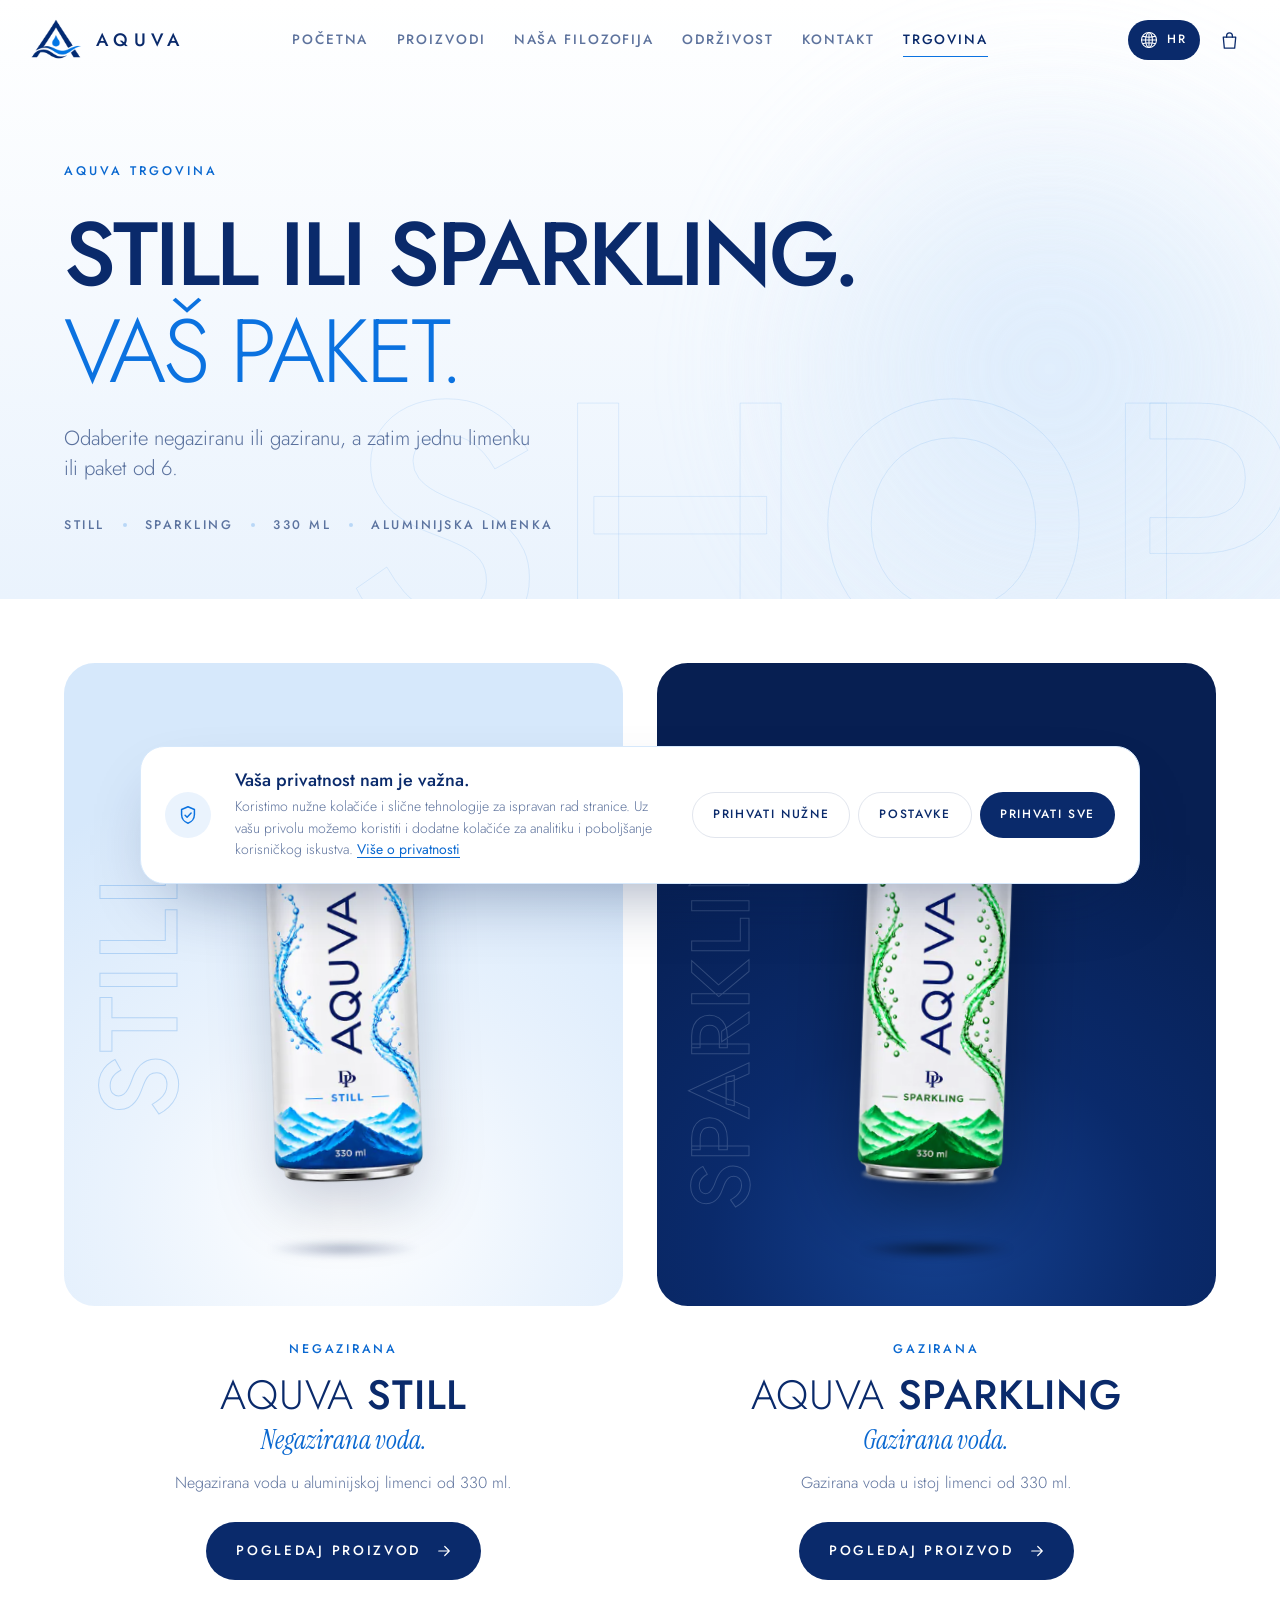
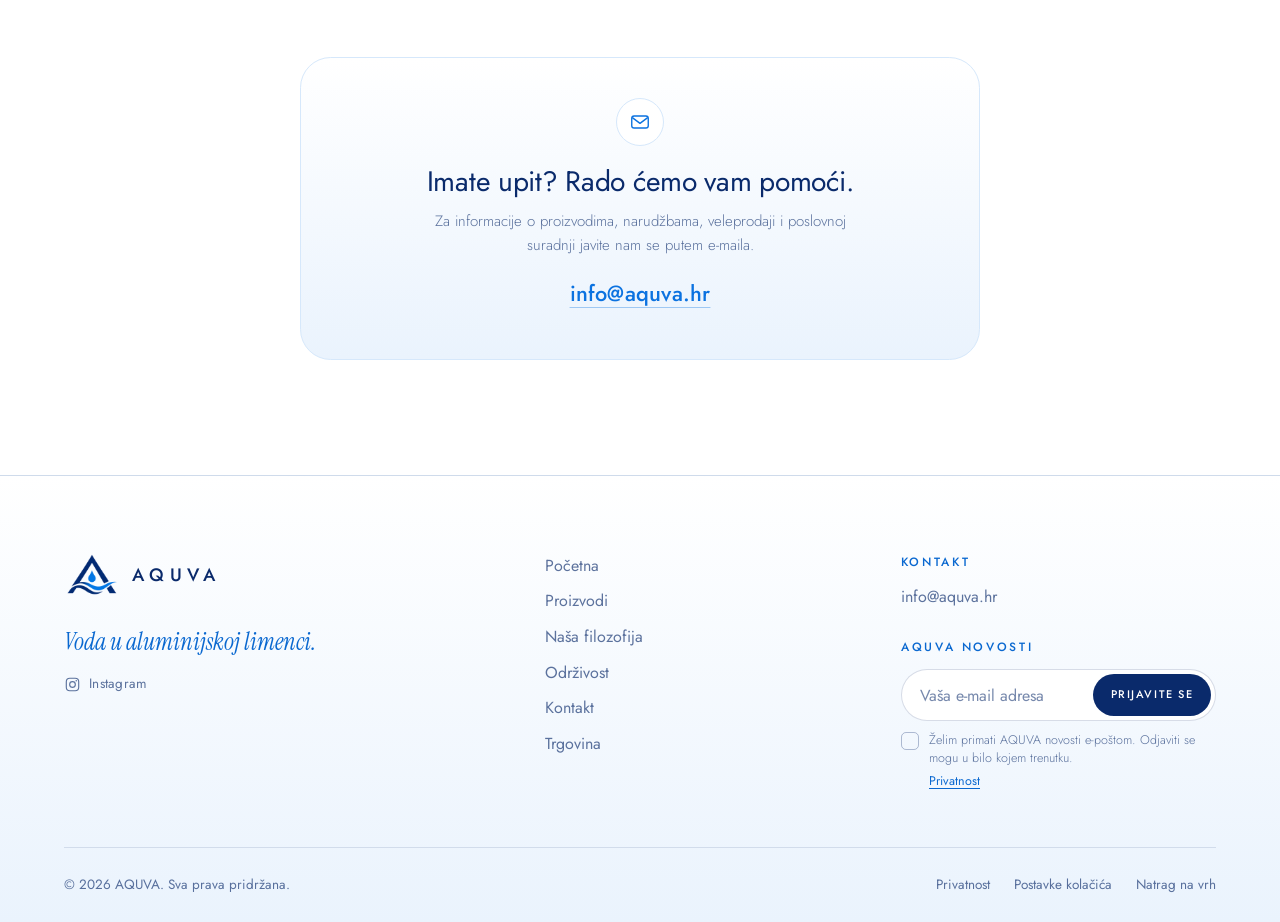
==== commit 7e8e3c4e: "Publish AQUVA GitHub Pages site (css/main.css, index.html, js/cart.js, js/i18n.js, js/newsletter-con" ====
--- a/shop/index.html
+++ b/shop/index.html
@@ -4,7 +4,7 @@
   <meta charset="utf-8">
   <meta name="viewport" content="width=device-width, initial-scale=1, viewport-fit=cover">
   <title>AQUVA D.P. d.o.o. | Trgovina</title>
-  <meta name="description" content="AQUVA Still i AQUVA Sparkling u limenci od 330 ml, kao jedna limenka, paket od 6 ili paket od 24. Pogledajte cijene i pakiranja.">
+  <meta name="description" content="AQUVA Still i AQUVA Sparkling u limenci od 330 ml, kao jedna limenka ili paket od 6. Pogledajte dostupna pakiranja.">
   <!-- GitHub Pages TEST site: never indexed. Production (aquva-hosting, www.aquva.hr) uses "index, follow". -->
   <meta name="robots" content="noindex, nofollow">
   <meta name="author" content="AQUVA D.P. d.o.o.">
@@ -16,7 +16,7 @@
   <meta property="og:site_name" content="AQUVA D.P. d.o.o.">
   <meta property="og:url" content="https://www.aquva.hr/shop/">
   <meta property="og:title" content="AQUVA D.P. d.o.o. | Trgovina">
-  <meta property="og:description" content="AQUVA Still i AQUVA Sparkling u limenci od 330 ml, kao jedna limenka, paket od 6 ili paket od 24. Pogledajte cijene i pakiranja.">
+  <meta property="og:description" content="AQUVA Still i AQUVA Sparkling u limenci od 330 ml, kao jedna limenka ili paket od 6. Pogledajte dostupna pakiranja.">
   <meta property="og:image" content="https://www.aquva.hr/assets/img/og-image.jpg">
   <meta property="og:image:width" content="1200">
   <meta property="og:image:height" content="630">
@@ -27,7 +27,7 @@
   <meta property="og:locale:alternate" content="de_DE">
   <meta name="twitter:card" content="summary_large_image">
   <meta name="twitter:title" content="AQUVA D.P. d.o.o. | Trgovina">
-  <meta name="twitter:description" content="AQUVA Still i AQUVA Sparkling u limenci od 330 ml, kao jedna limenka, paket od 6 ili paket od 24. Pogledajte cijene i pakiranja.">
+  <meta name="twitter:description" content="AQUVA Still i AQUVA Sparkling u limenci od 330 ml, kao jedna limenka ili paket od 6. Pogledajte dostupna pakiranja.">
   <meta name="twitter:image" content="https://www.aquva.hr/assets/img/og-image.jpg">
 
   <link rel="canonical" href="https://www.aquva.hr/shop/">
@@ -47,10 +47,10 @@
 
   <link rel="preload" href="/assets/fonts/jost-latin.woff2" as="font" type="font/woff2" crossorigin>
   <link rel="preload" href="/assets/fonts/jost-latin-ext.woff2" as="font" type="font/woff2" crossorigin>
-  <link rel="stylesheet" href="/css/main.css?v=20261117a">
-  <link rel="stylesheet" href="/css/shop.css?v=20261117a">
-  <link rel="stylesheet" href="/css/fonts-serif.css?v=20261117a" media="print" onload="this.media='all'">
-  <noscript><link rel="stylesheet" href="/css/fonts-serif.css?v=20261117a"></noscript>
+  <link rel="stylesheet" href="/css/main.css?v=20261117b">
+  <link rel="stylesheet" href="/css/shop.css?v=20261117b">
+  <link rel="stylesheet" href="/css/fonts-serif.css?v=20261117b" media="print" onload="this.media='all'">
+  <noscript><link rel="stylesheet" href="/css/fonts-serif.css?v=20261117b"></noscript>
 
   <script>
     /* Same pre-paint setup as the home page (language order: URL > manual > earlier
@@ -80,14 +80,14 @@
       l.href = 'https://www.aquva.hr' + location.pathname.replace(/index\.html$/, '') + (urlLang && urlLang !== 'hr' ? '?lang=' + urlLang : '');
     })();
   </script>
-  <script src="/js/i18n.js?v=20261117a" defer></script>
-  <script src="/js/shop-data.js?v=20261117a" defer></script>
-  <script src="/js/main.js?v=20261117a" defer></script>
-  <script src="/js/cart.js?v=20261117a" defer></script>
-  <script src="/js/shop.js?v=20261117a" defer></script>
-  <script src="/js/consent.js?v=20261117a" defer></script>
-  <script src="/js/newsletter-config.js?v=20261117a" defer></script>
-  <script src="/js/newsletter.js?v=20261117a" defer></script>
+  <script src="/js/i18n.js?v=20261117b" defer></script>
+  <script src="/js/shop-data.js?v=20261117b" defer></script>
+  <script src="/js/main.js?v=20261117b" defer></script>
+  <script src="/js/cart.js?v=20261117b" defer></script>
+  <script src="/js/shop.js?v=20261117b" defer></script>
+  <script src="/js/consent.js?v=20261117b" defer></script>
+  <script src="/js/newsletter-config.js?v=20261117b" defer></script>
+  <script src="/js/newsletter.js?v=20261117b" defer></script>
 
   <script type="application/ld+json">
   {
@@ -115,7 +115,7 @@
         "@id": "https://www.aquva.hr/shop/#webpage",
         "url": "https://www.aquva.hr/shop/",
         "name": "AQUVA D.P. d.o.o. | Trgovina",
-        "description": "AQUVA Still i AQUVA Sparkling u limenci od 330 ml, kao jedna limenka, paket od 6 ili paket od 24.",
+        "description": "AQUVA Still i AQUVA Sparkling u limenci od 330 ml, kao jedna limenka ili paket od 6.",
         "isPartOf": { "@id": "https://www.aquva.hr/#website" },
         "breadcrumb": { "@id": "https://www.aquva.hr/shop/#breadcrumb" },
         "inLanguage": "hr"
@@ -204,7 +204,7 @@
     <noscript>
       <div class="container" style="padding:160px 0 120px;max-width:720px;margin:0 auto">
         <h1 style="font-weight:400;letter-spacing:-.02em">AQUVA Trgovina</h1>
-        <p style="color:rgba(10,42,107,.66);font-weight:300">AQUVA Still i AQUVA Sparkling u limenci od 330 ml, kao jedna limenka, paket od 6 ili paket od 24. Pogledajte cijene i pakiranja.</p>
+        <p style="color:rgba(10,42,107,.66);font-weight:300">AQUVA Still i AQUVA Sparkling u limenci od 330 ml, kao jedna limenka ili paket od 6. Pogledajte dostupna pakiranja.</p>
         <p style="margin-top:24px;color:rgba(10,42,107,.66);font-weight:300">Trgovina zahtijeva JavaScript. · The shop requires JavaScript. · Il negozio richiede JavaScript. · Der Shop benötigt JavaScript.</p>
         <p style="margin-top:28px"><a href="/">AQUVA</a> · <a href="mailto:info@aquva.hr">info@aquva.hr</a></p>
       </div>
@@ -221,10 +221,7 @@
             <span class="wordmark">AQUVA</span>
           </a>
           <p class="footer__tagline" data-i18n="footer.tagline">Voda u aluminijskoj limenci.</p>
-          <!-- Instagram: no verified AQUVA profile URL exists in the project yet. To enable the link, add
-               href="<official AQUVA Instagram profile URL>" and remove the "hidden" attribute
-               (same change on index.html and shop/index.html, in aquva-github and aquva-hosting). -->
-          <a class="footer__social" target="_blank" rel="noopener noreferrer" hidden aria-label="AQUVA na Instagramu (otvara se u novoj kartici)" data-i18n-attr="aria-label:footer.instagram">
+          <a class="footer__social" href="https://www.instagram.com/aquva.hr" target="_blank" rel="noopener noreferrer" aria-label="AQUVA na Instagramu (otvara se u novoj kartici)" data-i18n-attr="aria-label:footer.instagram">
             <svg viewBox="0 0 24 24" width="17" height="17" aria-hidden="true" focusable="false"><rect x="3.25" y="3.25" width="17.5" height="17.5" rx="5"/><circle cx="12" cy="12" r="4"/><circle class="footer__social-dot" cx="17.3" cy="6.7" r="1.1"/></svg>
             <span>Instagram</span>
           </a>
--- a/css/main.css
+++ b/css/main.css
@@ -657,6 +657,8 @@
 .footer__social .footer__social-dot { fill: currentColor; stroke: none; }
 .footer__social:hover, .footer__social:focus-visible { color: var(--navy); }
 .footer__social[hidden] { display: none; }
+/* One-time notice when unavailable items were removed from an older cart (drawer + checkout) */
+.cart-notice { margin: 0 0 18px; padding: 12px 14px; border: 1px solid var(--sky-2); border-radius: 14px; background: var(--sky); color: var(--ink); font-size: 13.5px; line-height: 1.5; text-align: left; }
 .footer__nav { display: grid; gap: 10px; }
 .footer__nav a, .footer__contact a { position: relative; width: fit-content; color: var(--ink-soft); transition: color .3s var(--ease); }
 .footer__nav a:hover, .footer__contact a:hover { color: var(--navy); }
